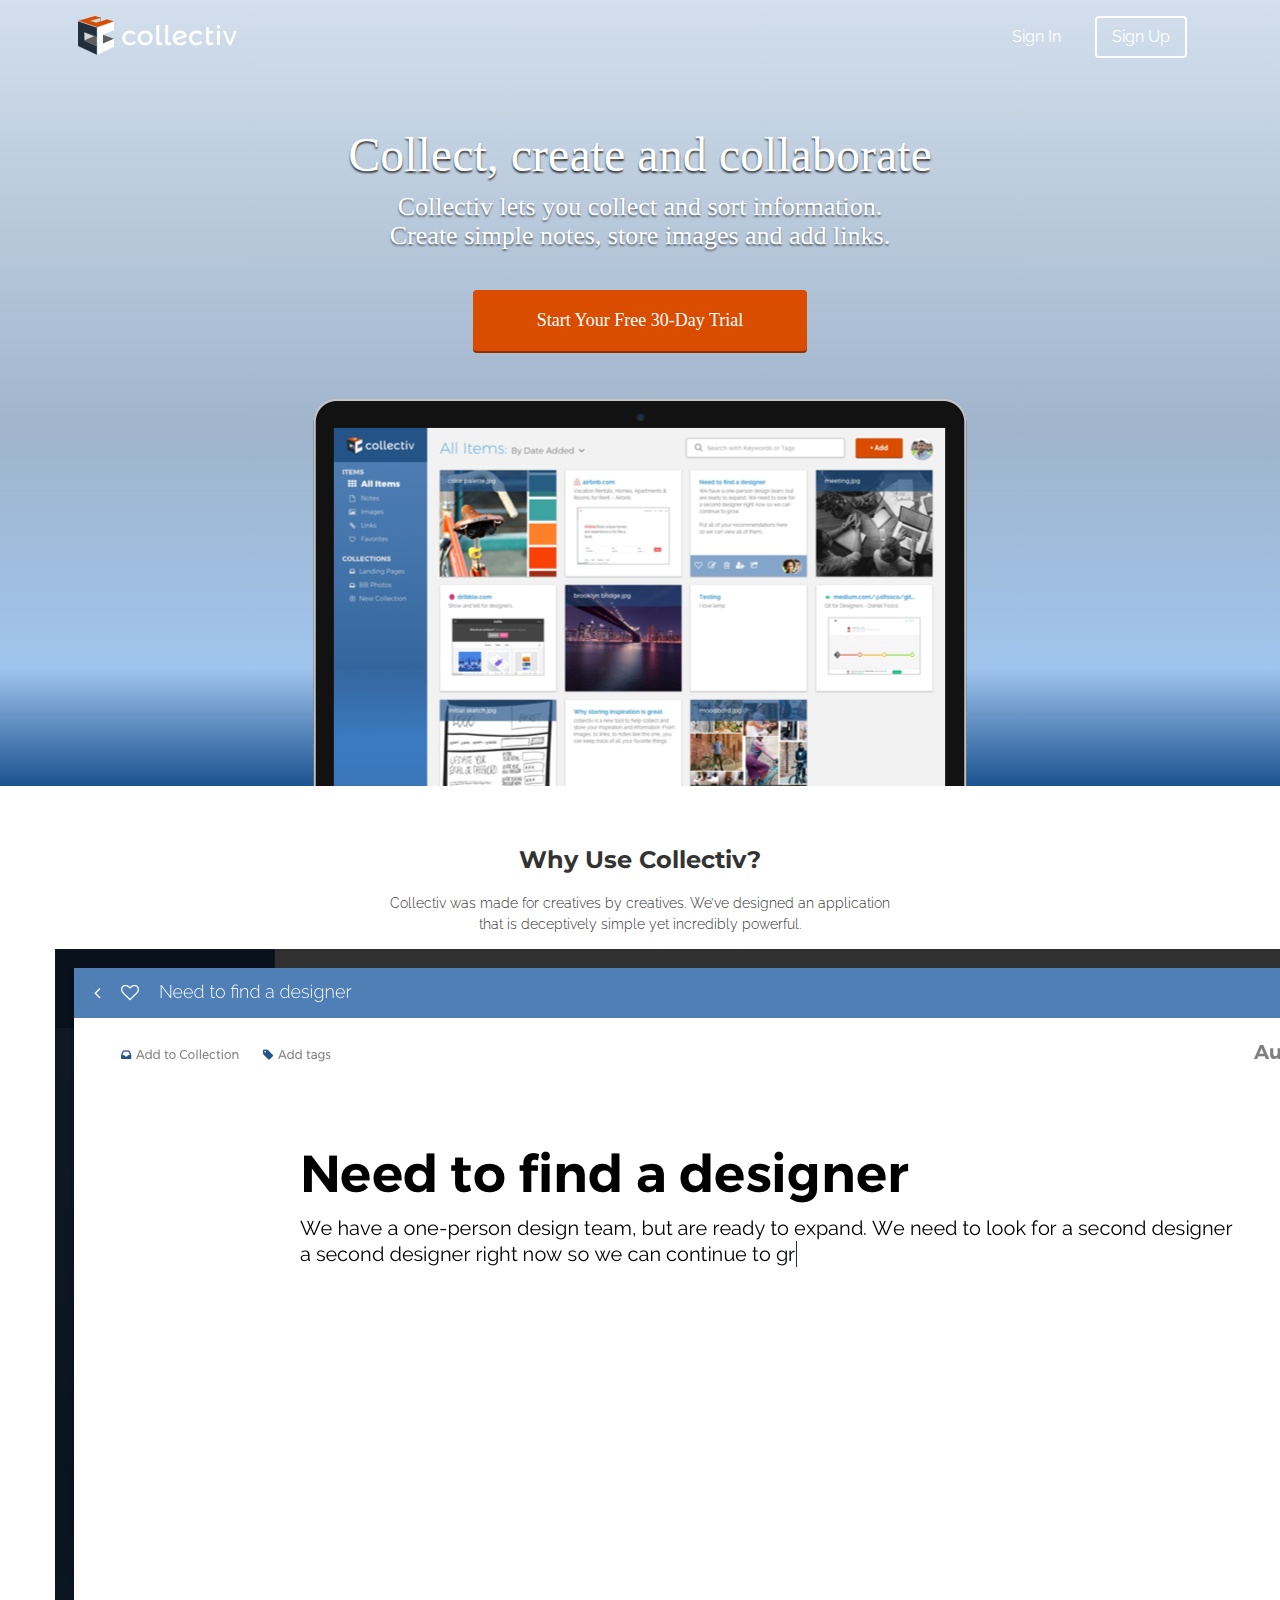
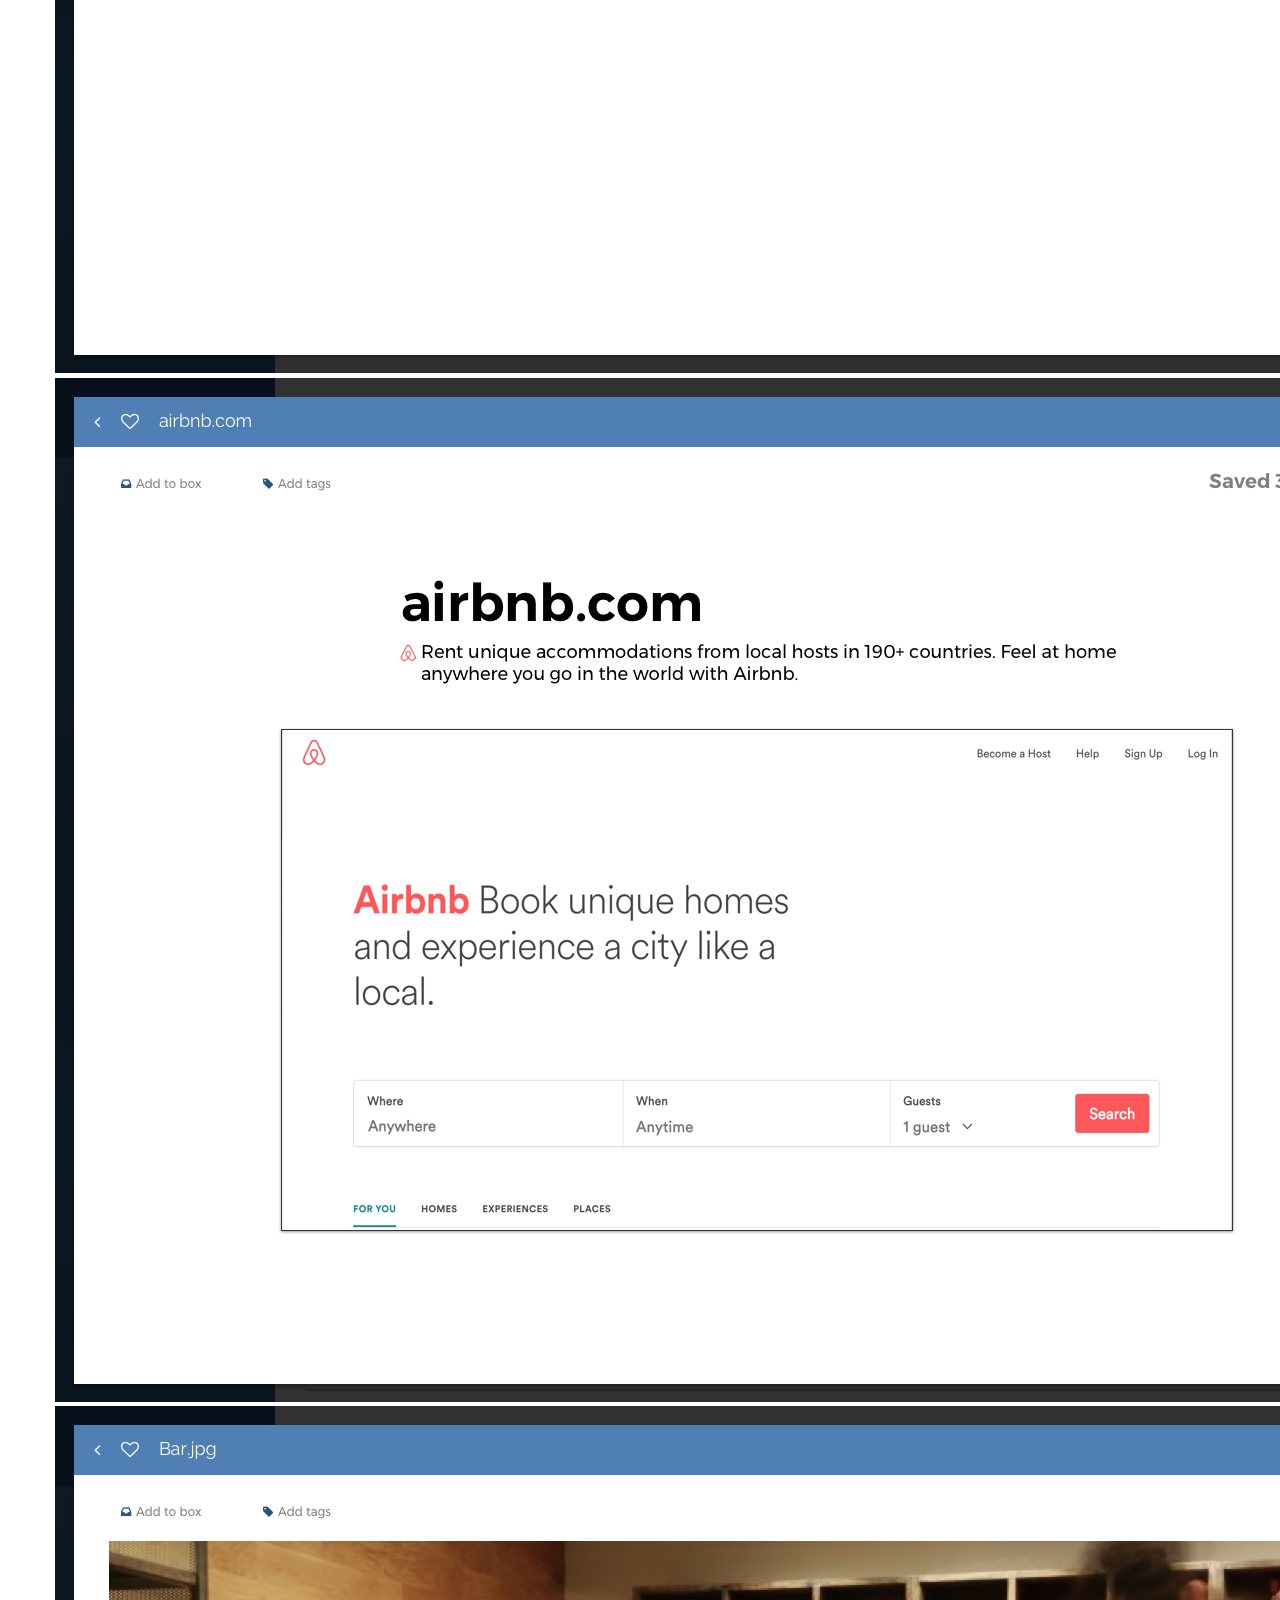
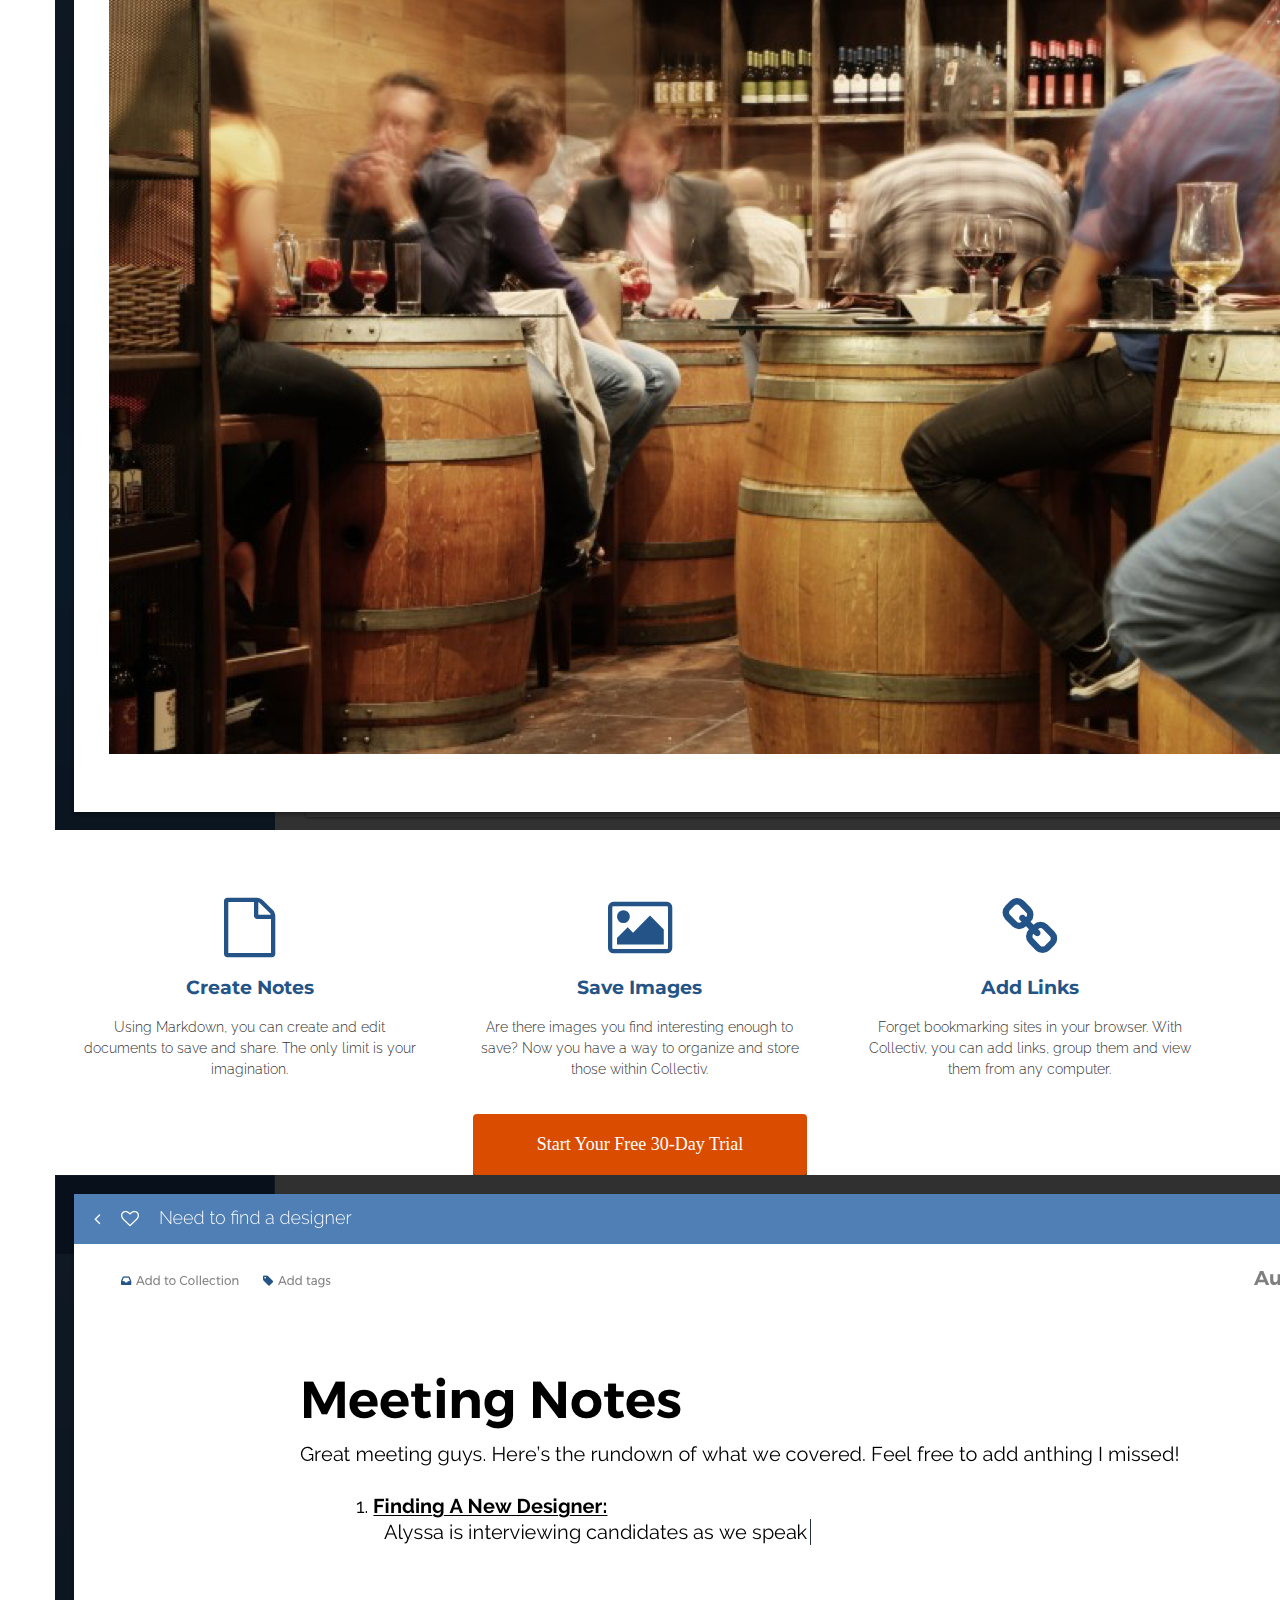
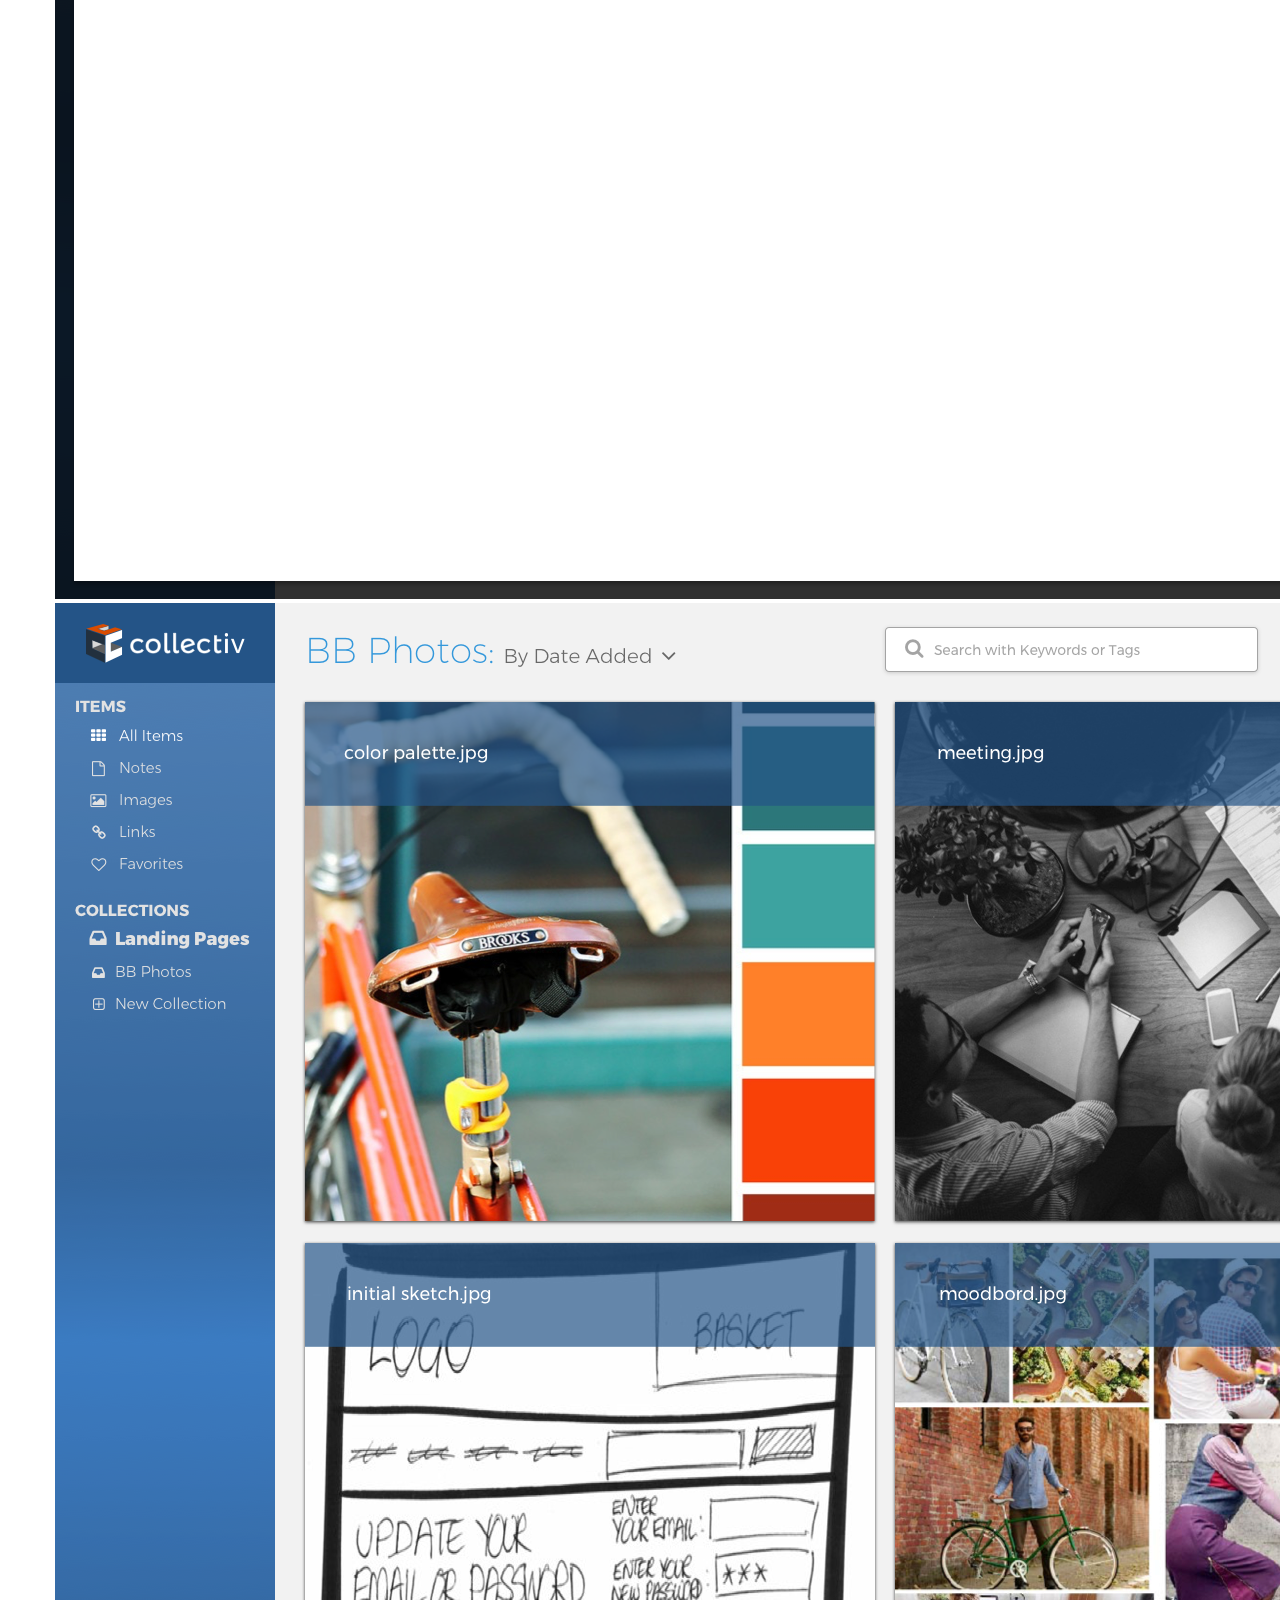
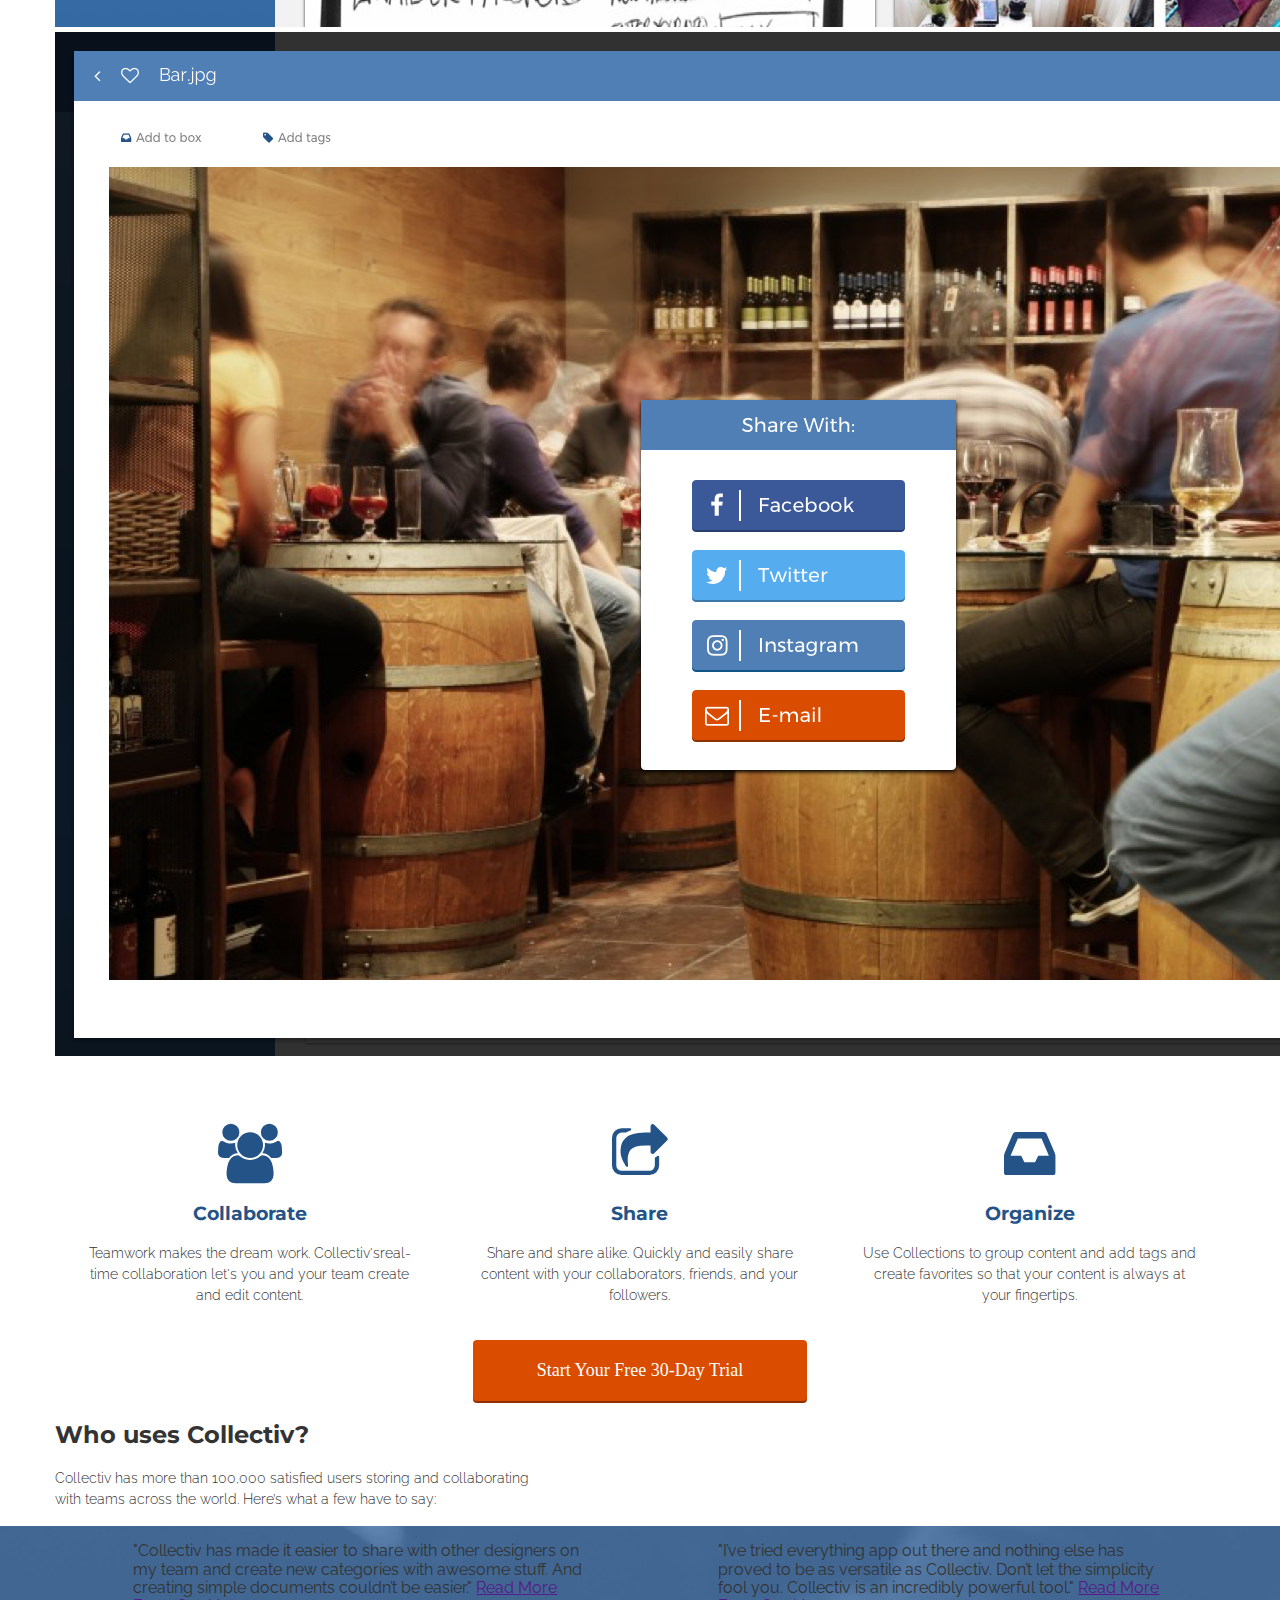
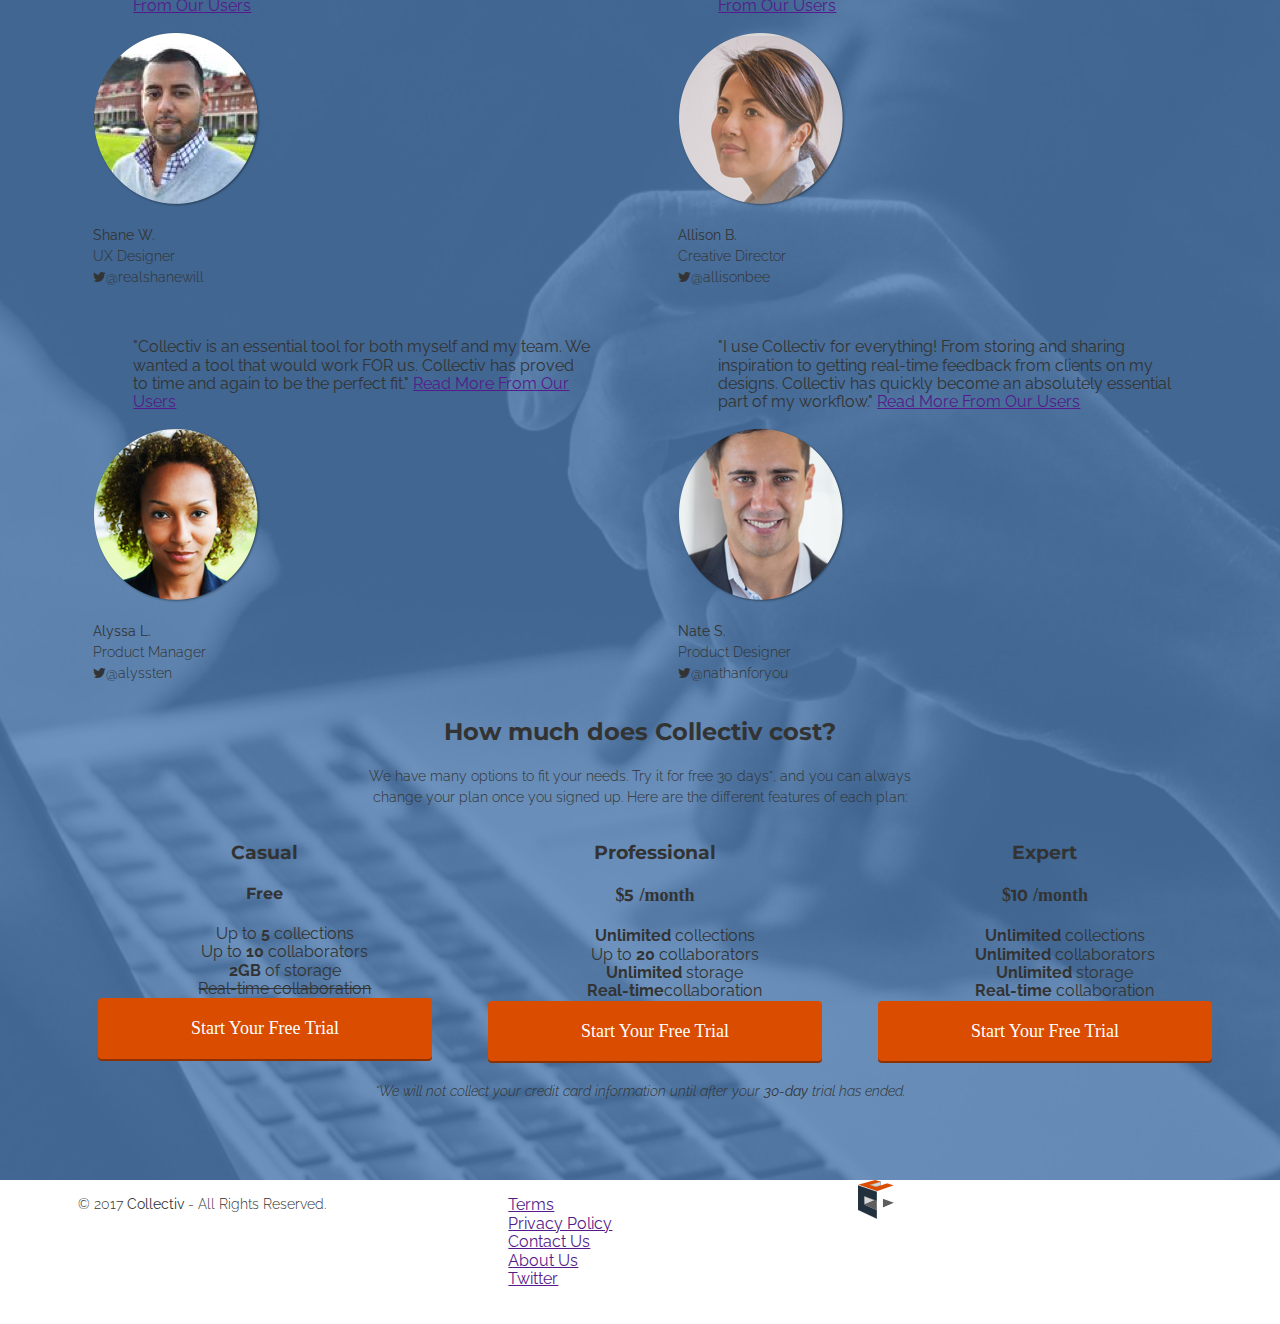
==== index.html @ fca32740 "Added Images/Icons to Benefits Section. Workin on pricing" ====
<!DOCTYPE html>
<html lang="en-us">
  <head>
    <meta http-equiv="X-UA-Compatible" content="IE=Edge">
    <meta charset="utf-8">
    <title>Collect, create, and collaborate | Collectiv</title>

<!-- Google Fonts -->
<link href="https://fonts.googleapis.com/css?family=Raleway" rel="stylesheet">
<link href="https://fonts.googleapis.com/css?family=Montserrat+Alternates:300,300i,400,400i,500,500i,600,700,800|Montserrat:300,300i,400,400i,500,500i,600,600i,700,700i,800,800i|Raleway:300,300i,400,400i,500,500i,600,600i,700,700i,800,800i" rel="stylesheet">

 <!-- CSS -->
 <link rel="stylesheet" href="css/normalize.css">
<link rel="stylesheet" href="css/style.css">
<link rel="stylesheet" href="css/font-awesome.css">
<link rel="stylesheet" href="css/animate.min.css">

  </head>

<body>
  <!-- Hero-->
  <header>
        <nav class="container">
          <div class="one-half">
            <a href="index.html" class="Collectiv - Logo"><img src="images/Collectiv - Logo.png" alt="Collectiv" /></a>
            </div>
            <div class="one-half">
              <ul>
                <li><a href="signin.html">Sign In</a></li>
                <li class="btn-outline"><a href="signup.html">Sign Up</a></li>
              </ul>
            </div>
          </nav>
          <div class="container hero">
            <h1 class="animated fadeIn">Collect, create and collaborate</h1>
            <p id="subhead">
              Collectiv lets you collect and sort information. </br>
              Create simple notes, store images and add links.
            </p>
            <a href="signup.html" class="btn"> Start Your Free <span>30</span>-Day Trial</a>
            <img src="images/dashboard.png" alt="Collectiv" />
          </div>
      </div>
</header>
    <main role="main">

      <!-- Benefits Section -->
      <section class="benefits">
        <div class="container">
          <div class="heading text">
            <h2>Why Use Collectiv?</h2>
            <p>
            Collectiv was made for creatives by creatives. We’ve designed an application </br> that is deceptively simple yet incredibly powerful.
            </p>
          </div>
          <div class="benefits-img">
            <img src="images/note.png" alt="Collectiv" id="note" />
            <img src="images/link.png" alt="Collectiv" id="image" />
            <img src="images/image.png" alt="Collectiv" id="image" />
          </div>
        <ul class="container">
          <li class="one-third">
            <i class="fa fa-file-o"></i>
            <h3>Create Notes</h3>
            <p>Using Markdown, you can create and edit documents to save and share. The only limit is your imagination.</p>
          </li>
          <li class="one-third">
            <i class="fa fa-picture-o"></i>
            <h3>Save Images</h3>
            <p>Are there images you find interesting enough to save? Now you have a way to organize and store those within Collectiv.</p>
          </li>
            <li class="one-third">
              <i class="fa fa-link"></i>
            <h3>Add Links</h3>
            <p>Forget bookmarking sites in your browser. With Collectiv, you can add links, group them and view them from any computer.</p>
          </li>
        </ul>
        <a href="signup.html" class="btn"> Start Your Free <span>30</span>-Day Trial</a>
        <div class="benefits-img">
          <img src="images/collaborate.png" alt="Collectiv" id="collaborate" />
          <img src="images/organize2.png" alt="Collectiv" id="organize" />
          <img src="images/share.png" alt="Collectiv" id="share" />
        </div>
        <ul class="container">
            <li class="one-third">
              <i class="fa fa-users"></i>
            <h3>Collaborate</h3>
            <p>Teamwork makes the dream work. Collectiv'sreal-time collaboration let's you and your team create and edit content.</p>
          </li>
            <li class="one-third">
              <i class="fa fa-share-square-o"></i>
              <h3>Share</h3>
              <p>Share and share alike. Quickly and easily share content with your collaborators, friends, and your followers.</p>
          </li>
          <li class="one-third">
            <i class="fa fa-inbox"></i>
            <h3>Organize</h3>
            <p>Use Collections to group content and add tags and create favorites so that your content is always at your fingertips.</p>
          </li>
        </ul>
         <a href="signup.html" class="btn"> Start Your Free <span>30</span>-Day Trial</a>
       </div>
      </section>

      <!-- Testimonials -->
      <section class="testimonials">
        <div class="container">
            <h2>Who uses Collectiv?</h2>
            <p>
              Collectiv has more than 100,000 satisfied users storing and collaborating</br> with teams across the world. Here’s what a few have to say:</p>
        <ul class="container">
          <li class="one-half">
            <blockquote>"Collectiv has made it easier to share with other designers on my team and create new categories with awesome stuff. And creating simple documents couldn’t be easier." <a href="">Read More From Our Users</a></blockquote>
            <img src="images/Avatar - Shane.png" alt="Shane W." />
            <p class="name"><strong>Shane W.</strong></br>UX Designer</br>
            <i class="fa fa-twitter"></i>@realshanewill
            </p>
          </li>
          <li class = "one-half">
            <blockquote>"I’ve tried everything app out there and nothing else has proved to be as versatile as Collectiv. Don’t let the simplicity fool you. Collectiv is an incredibly powerful tool." <a href="">Read More From Our Users</a></blockquote>
            <img src="images/Avatar - Allison B.png" alt="Shane W." />
            <p class="name"><strong>Allison B.</strong></br>Creative Director</br>
            <i class="fa fa-twitter"></i>@allisonbee
            </p>
          </li>
          <li class="one-half">
            <blockquote>"Collectiv is an essential tool for both myself and my team. We wanted a tool that would work FOR us. Collectiv has proved to time and again to be the perfect fit." <a href="">Read More From Our Users</a></blockquote>
            <img src="images/Avatar - Alyssa.png" alt="Shane W." />
            <p class="name"><strong>Alyssa L.</strong></br>Product Manager</br>
            <i class="fa fa-twitter"></i>@alyssten
            </p>
          </li>
          <li class="one-half">
            <blockquote>"I use Collectiv for everything! From storing and sharing inspiration to getting real-time feedback from clients on my designs. Collectiv has quickly become an absolutely essential part of my workflow." <a href="">Read More From Our Users</a></blockquote>
            <img src="images/Avatar - Nate.png" alt="Shane W." />
            <p class="name"><strong>Nate S.</strong></br>Product Designer</br>
            <i class="fa fa-twitter"></i>@nathanforyou
            </p>
          </li>
        </ul>
      </div>
    </section>

    <!-- Pricing -->
    <section class="pricing">
      <div class="container">
        <h2>How much does Collectiv cost?</h2>
        <p>
          We have many options to fit your needs. Try it for free 30 days*, and you can always</br> change your plan once you signed up. Here are the different features of each plan:
        </p>

      <ul class="container">
        <li class="one-third">
          <div class="box">
            <h3>Casual</h3>
            <h4>Free</h4>
            <ul>
              <li>Up to <strong>5</strong> collections</li>
              <li>Up to <strong>10</strong> collaborators</li>
              <li><strong>2GB</strong> of storage</li>
              <li><s>Real-time collaboration</s></li>
            </ul>
            <a href="signup.html" class="btn"> Start Your Free Trial</a>
          </div>
        </li>
        <li class="one-third">
          <div class="box middle">
            <h3>Professional</h3>
            <h4><span>$</span>5 <span class="month">/month</span></h4>
            <ul>
              <li><strong>Unlimited</strong> collections</li>
              <li>Up to <strong>20</strong> collaborators</li>
              <li><strong>Unlimited</strong> storage</li>
              <li><strong>Real-time</strong>collaboration</li>
            </ul>
            <a href="signup.html" class="btn"> Start Your Free Trial</a>
          </div>
        </li>
        <li class="one-third">
          <div class="box">
            <h3>Expert</h3>
            <h4><span>$</span>10 <span class="month">/month</span></h4>
            <ul>
              <li><strong>Unlimited</strong> collections</li>
              <li><strong>Unlimited</strong> collaborators</li>
              <li><strong>Unlimited</strong> storage</li>
              <li><strong>Real-time </strong>collaboration</li>
            </ul>
            <a href="signup.html" class="btn"> Start Your Free Trial</a>
          </div>
        </li>
      </ul>
      <p class="disclaimer"><i>*We will not collect your credit card information until after your <strong>30-day</strong> trial has ended.</i></p>
    </div>
    </section>

    <!-- Footer -->
    <footer>
      <div class="container footer-nav-block">
        <div class="left-footer-nav-block one-third">
          <p class="copy-right block">&copy; 2017
            <strong>Collectiv</strong> - All Rights Reserved.</p>
        </div>
        <nav class="link-block middle-footer-block one-third">
          <ul>
            <li><a href="">Terms</a></li>
            <li><a href="">Privacy Policy</a></li>
            <li><a href="">Contact Us</a></li>
            <li><a href="">About Us</a></li>
            <li><a href="">Twitter</a></li>
          </ul>
        </nav>
        <div class="right-footer-block one-third">
          <img class="logo" src="images/Collectiv - Logo.png" alt="Collectiv"
        </div>
      </div>
    </footer>


  </main>


  </body>
</html>
---- css/style.css ----
html, body {
  overflow: x-hidden;
}
body{
  font-family: "Raleway", Helvetica, Arial, sans-serif;
  color: #333333;
}

.hero-section {
  background: url cover no-repeat;
  display: absolute;
  height: 100%;
}

/* Collect, create and: */
h1 {font-family: Montserrat-Bold;
font-size: 48px;
color: #FFFFFF;
letter-spacing: 0;
text-shadow: 0 2px 2px #333333;
}


 h2, h3, h4, h5, h6 {
  font-family: "Montserrat", Helvetica, Arial, sans-serif;
}

#subhead {
  font-family: Raleway-Light;
  font-size: 26px;
  color: #FFFFFF;
  letter-spacing: 0;
  line-height: 29px;
  text-shadow: 0 2px 2px rgba(0,0,0,0.50);
}

p {
  font-size: 14px;
  line-height: 21px;
  font-weight: 300;
}

li {
  list-style-type: none;
}
/* Grid */
.container {
  margin-right: auto;
  margin-left: auto;
  padding-left: 15px;
  padding-right: 15px;
  position: relative;
}

.container:: before,
.container:: after {
  content: " ";
  display: table;
}

.container:: after {
  clear: both;
}

.one-half, .one-third {
  width: 96%;
  float: left;
  position: relative;
  min-height: 1px;
  margin: 0 2% 20px;
}

/* Media Queries */

@media (max-width: 480px) {
  /*body {
    background-color: red;
  }*/

header .container {
    width: 360px;
  }

header nav .one-half > a {
  margin-left: 95px;
}

header nav ul > li {
    list-style-type: none;
    width: 100px;
    font-size: 20px;
    padding: 30px 20px;
    margin: 0px;
    display: inline-table !important;
  }

header .container > .one-half > ul {
    width: 300px !important;
    margin: 0px -65px !important;
    padding: 20px 20px 0px 20px;
    display: flex;
    flex-direction: column;
  }


header .container > .one-half > ul > li:first-child {
  order: 2;
}

header .container > .one-half > ul > li:nth-child(2) {
  order: 1;
  margin: 0px 20px;

}

.container.hero > img {
    width: 100%;
  }

.container.hero > h1 {
    font-size: 2em;
    padding-bottom: 10px;
  }

  .container.hero > h1 > br {
    display: none;
  }

  .container.hero > #subhead {
    font-size: 1em;
    text-align: center;
    /*word-spacing: -0.5px;*/
    line-height: 20px;
  }

  .container.hero > a {
    width: 200px;
    font-size: 14px;
    padding: 15px 10px;
    margin: 0px;
  }

  .container.hero > .btn > span {
    font-size: 14px;
  }


  .container.hero br {
    display: none;
  }

  .one-half > ul {
    display: inline;
    text-align: center;
    float: center;
  }

/* Benefits Mobile */

 .benefits > .container {
  padding-top: 30px;
}

.benefits > .container br {
  display: none;
}


}

@media (min-width: 768px) {
  .container {
    width: 750px;
  }
}

@media (min-width: 992px) {
  .container {
    width: 970px;
  }
  .one-half {
    width: 46%;
  }
  .one-third {
    width: 29.33333%;
  }
}

@media (min-width: 1200px) {
  .container {
    width: 1170px;
  }
}

/* Header */

header {
  /color: #FFFFFF
  background: #4F7FB4;
  background-image: linear-gradient(-180deg, rgba(79,127,180,0.25) 0%, rgba(9,63,123,0.39) 55%, rgba(33,119,213,0.43) 85%, #1B5290 100%);
}

header nav {
  padding: 1em 0;
}

header nav ul {
  display: inline;
  text-align: right;
  float: right;
  margin: 0;
}

header nav ul > li {
  list-style-type: none;
  display: inline-block;
  margin:0 15px;
}

header nav ul > li.btn-outline {
  padding: 10px 15px;
  border: 2px solid #FFFFFF;
  border-radius: 4px;
}

header nav ul > li.btn-outline:hover {
  /* Rectangle 2: */
  background: #DA4C00;
  box-shadow: 0 2px 0 0 rgba(141,49,0,0.50);
  border: 2px solid #DA4C00;
  border-radius: 4px;
}

header nav ul > li > a {
  color: #FFFFFF;
  text-decoration: none;
}

header nav ul > li.btn-outline:hover > a {
  color: #FFFFFF;
}

header .hero {
  text-align: center;
  display: block;
  position: relative;
}

header .hero h1 {
  font-size: 48px;
  font-weight: normal;
  margin: 95px 0 0;
}

header .hero p {
font-size: 22px;
line-height: 26px;
font-weight: 100px;
margin: 10px 0 40px;
}

header .hero img {
  display: block;
  margin: 3em auto 0;
}

.btn {
/* Rectangle 5: */
background: #DA4C00;
box-shadow: 0 2px 0 0 #8D3100;
border-radius: 4px;
display: inline-block;
width: 294px;
text-align: center;

/* Rectangle 5: */

/* Start Your Free 30-D: */

/* Start Your Free 30-D: */
font-family: Raleway-Bold;
font-size: 18px;
color: #FFFFFF;
letter-spacing: 0;
padding: 20px;
text-decoration: none;
}

span {
  font-family: Montserrat-SemiBold;
  font-size: 18px;
}

/* Benefits */

.benefits {
  text-align: center;
  display: block;
  position: relative;
  padding-top: 40px;
}

.benefits ul {
  margin: 0 auto;
  padding: 4em 0;
}

.benefits ul li {
  list-style-type: none;
  display: inline-block;
}

.benefits i {
  color: #245487;
  font-size: 60px;
  margin: 0;
  vertical-align: middle;
}

.benefits h3 {
  color: #245487;
}

/*
.benefits > .container {
  text-align: center;
  margin: 0px 40px;
  padding-top: 50px;
}
*/

/*
.benefits > .container > .container {
  list-style-type: none;
}
*/


/* Pricing */

.pricing {
  background: #4F7FB4 url("../images/pricing.png") top center no-repeat;
  background: url("../images/pricing.png") top center no-repeat, linear-gradient
  (-180deg, rgba(79,127,180,0.25) 0%, rgba(9,63,123,0.39) 55%, rgba(33,119,213,0.43) 85%, #1B5290 100%);
  background-size: cover;
  text-align: center;
  padding: 4em 0;
}
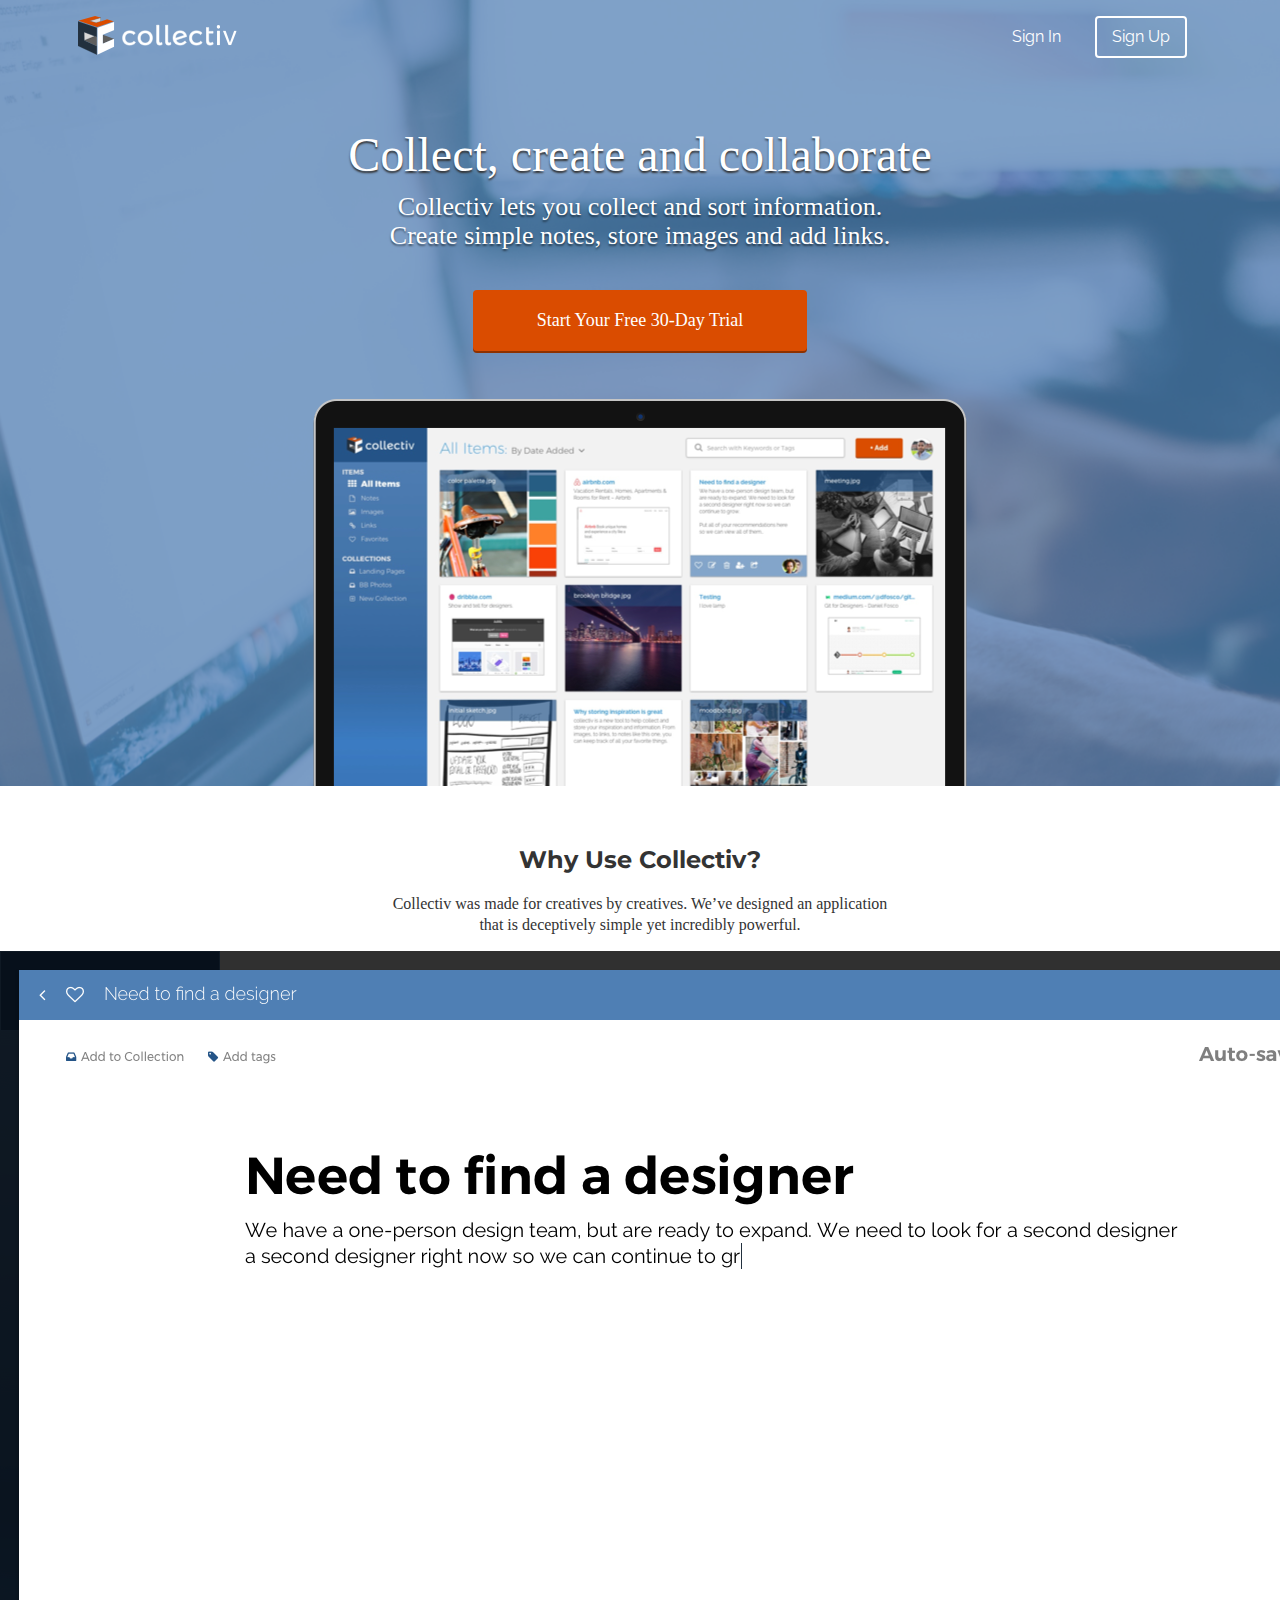
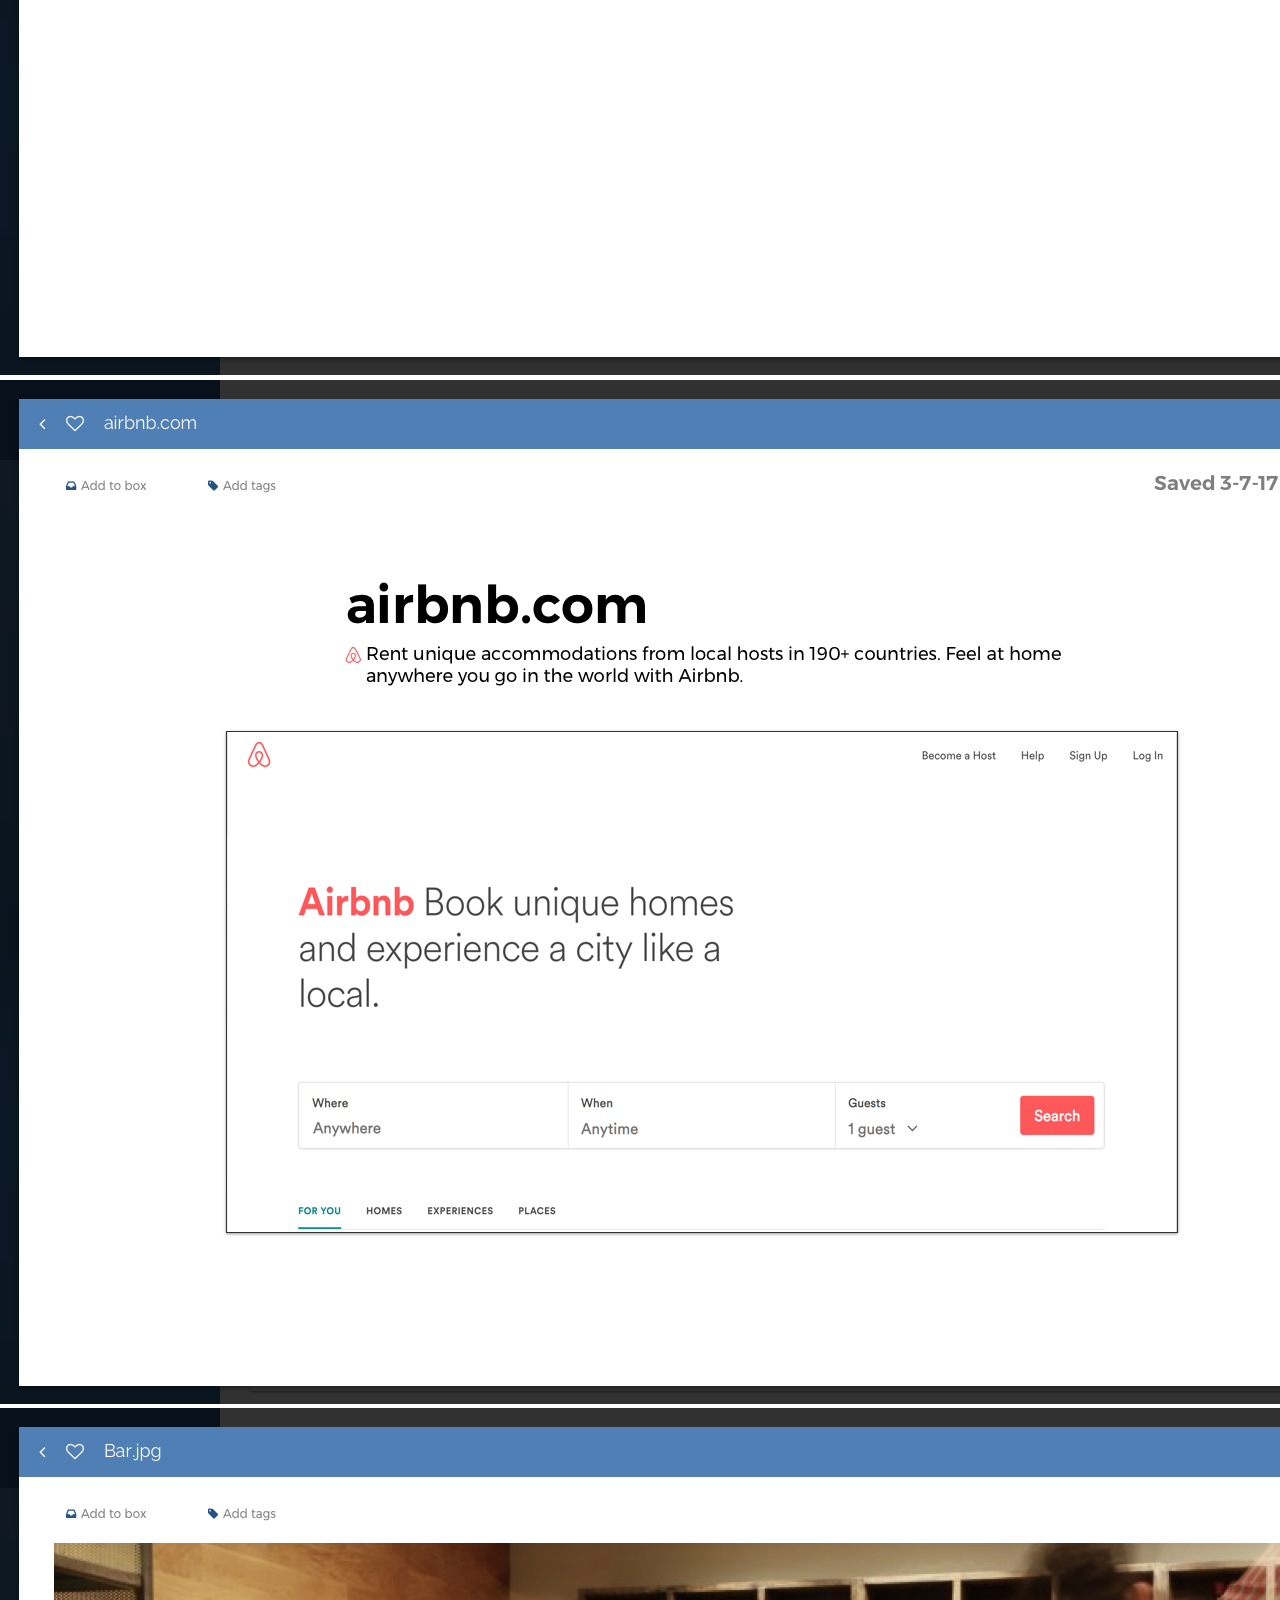
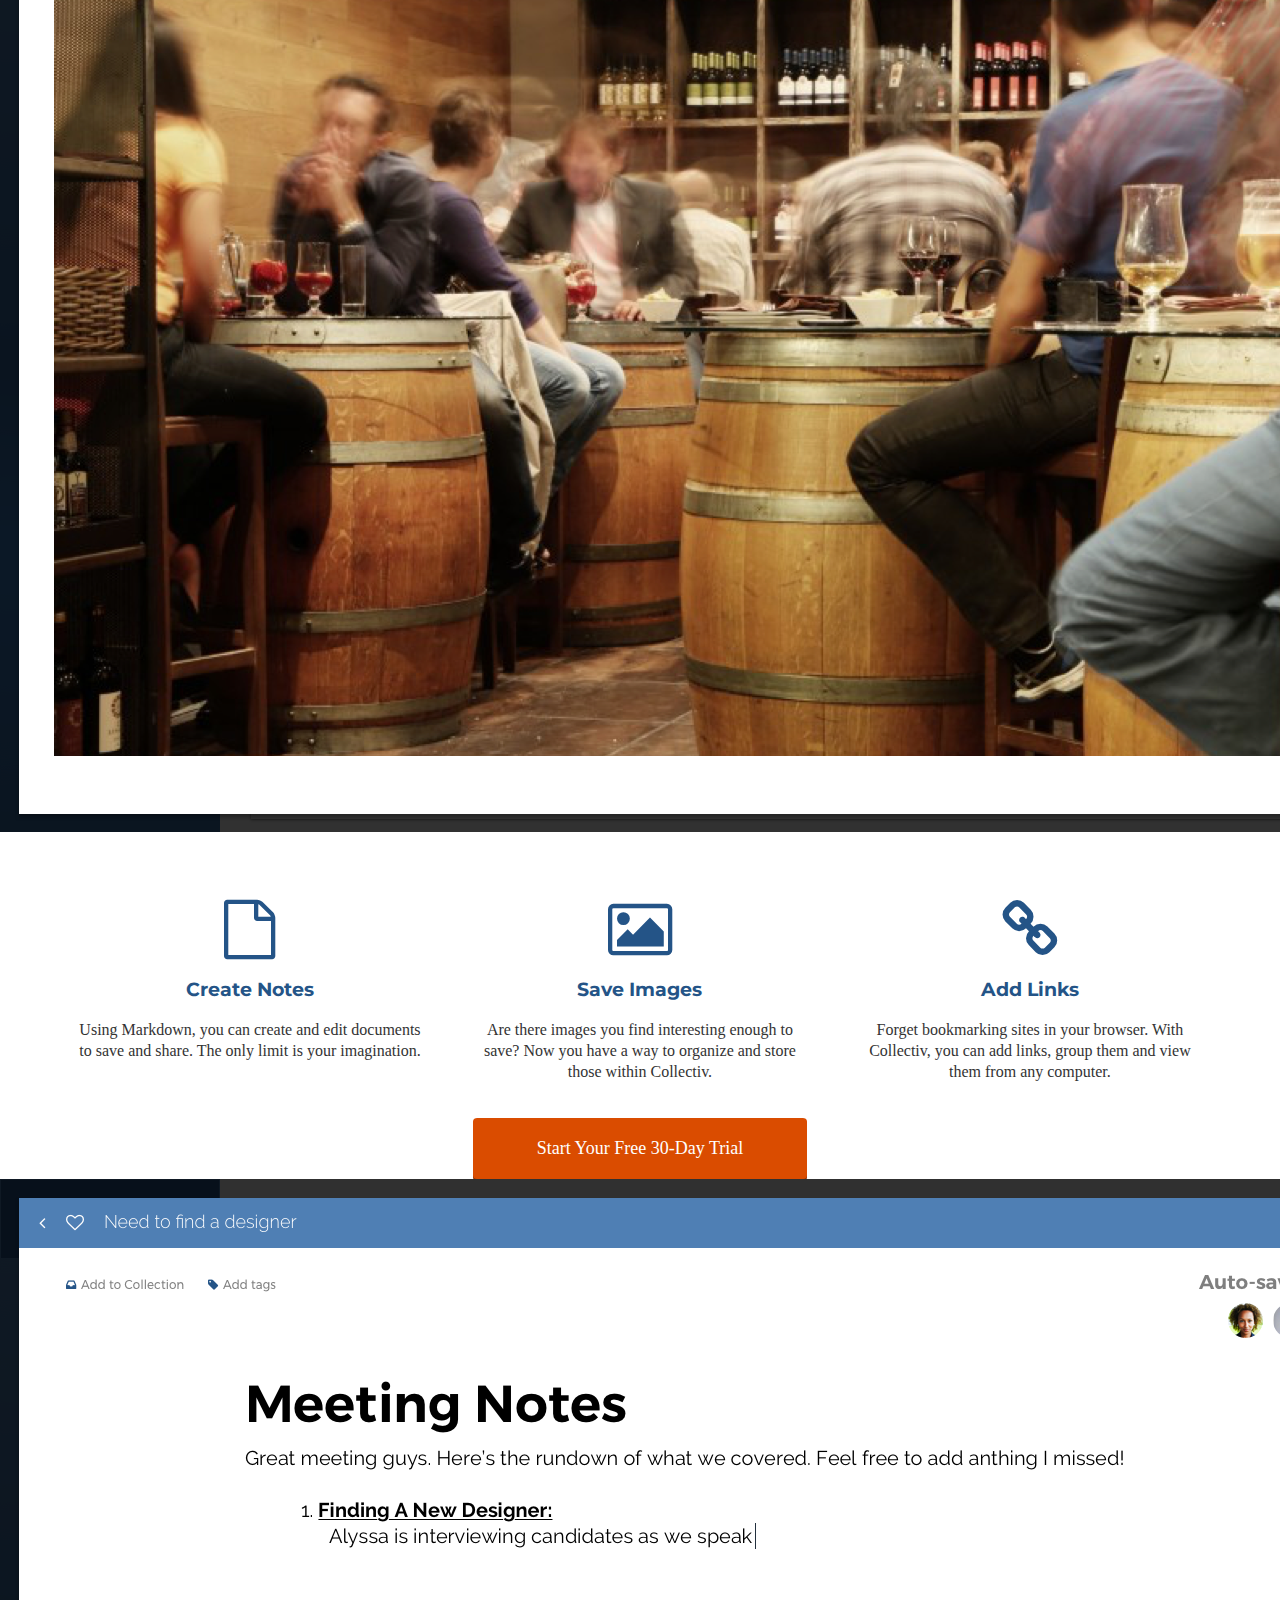
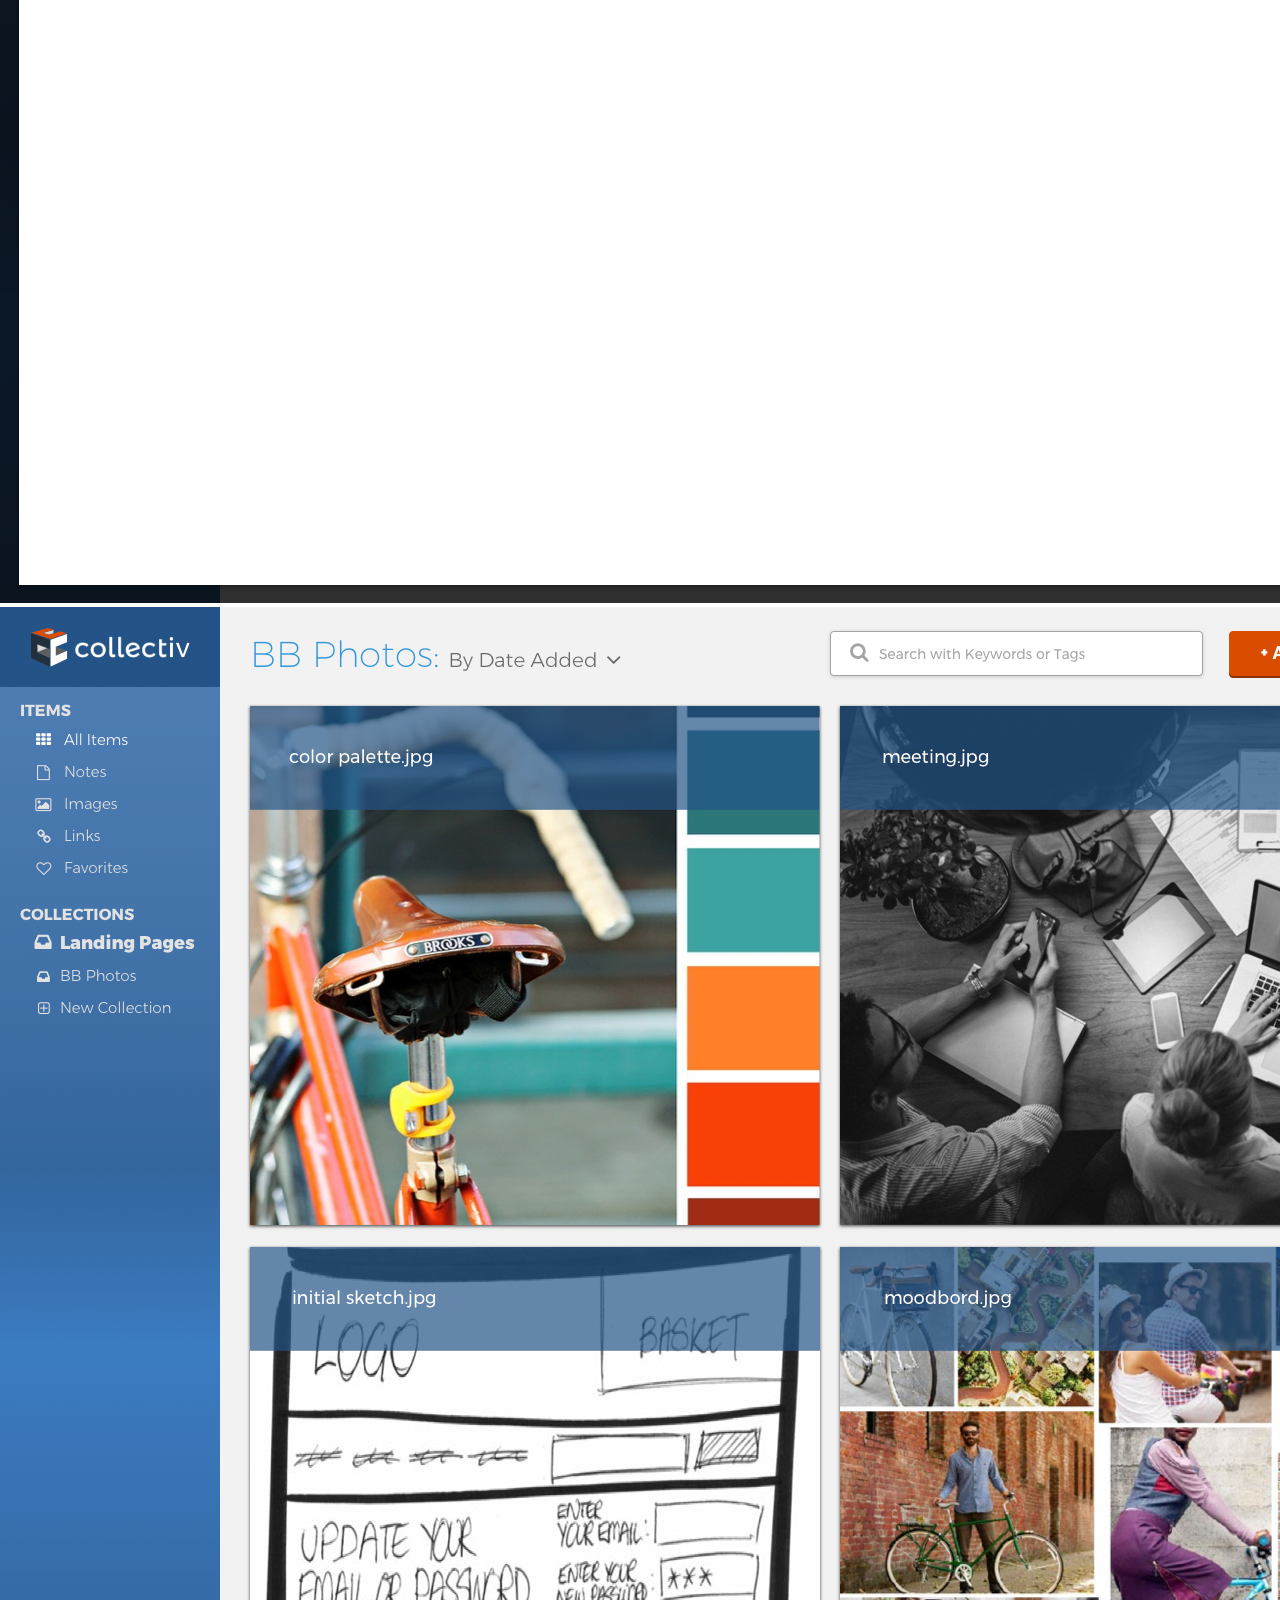
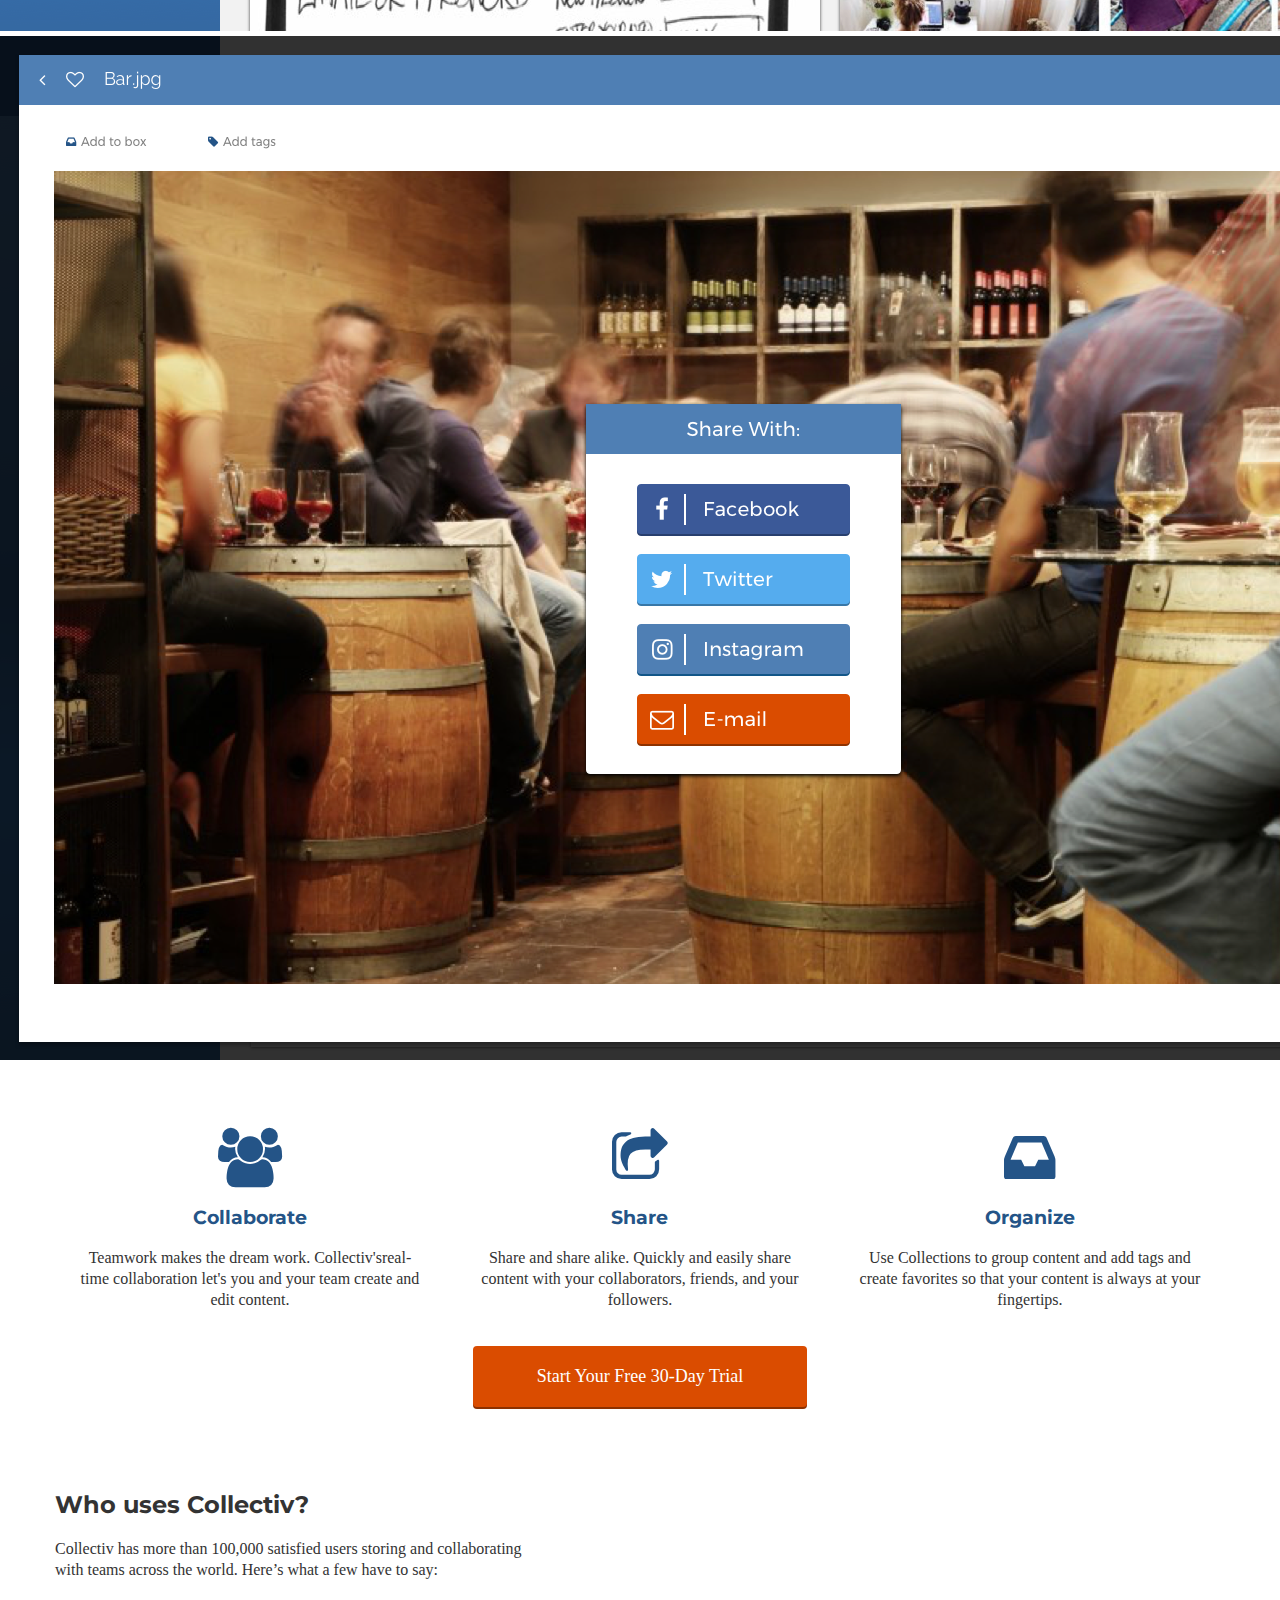
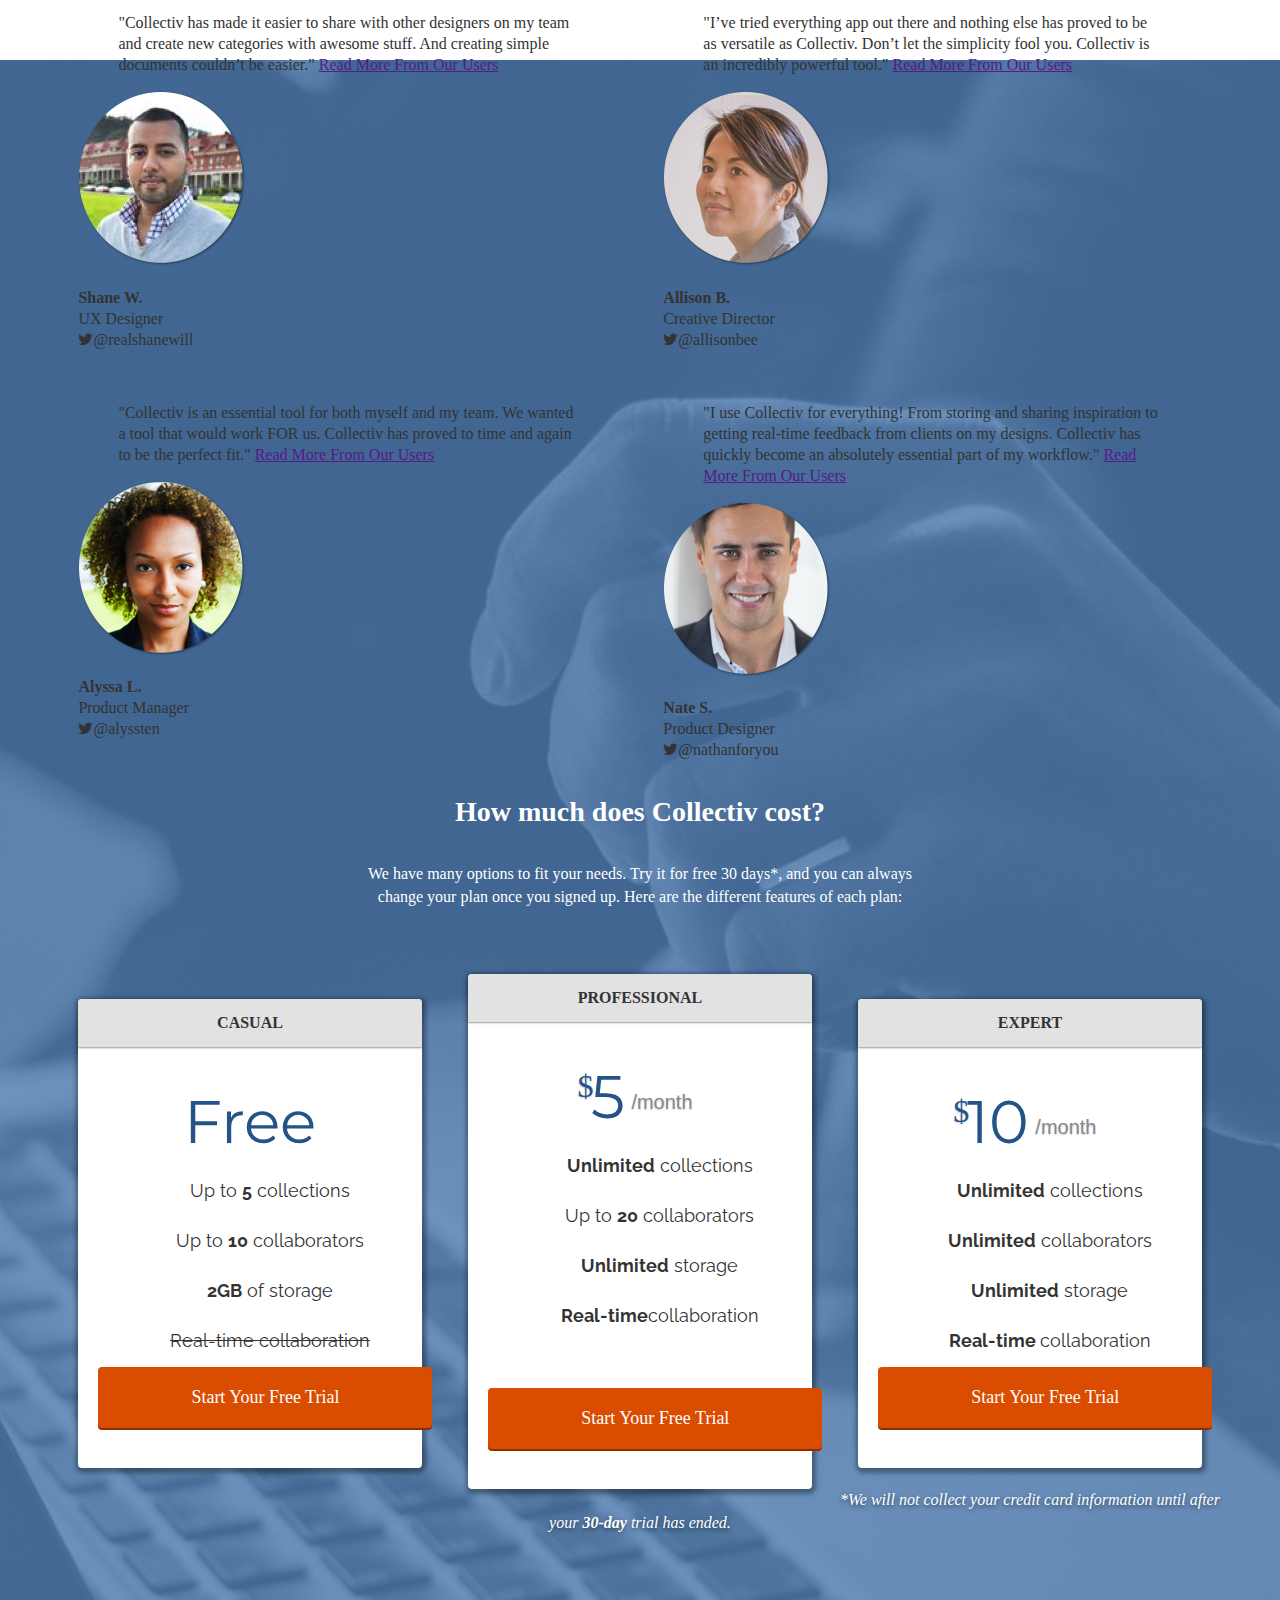
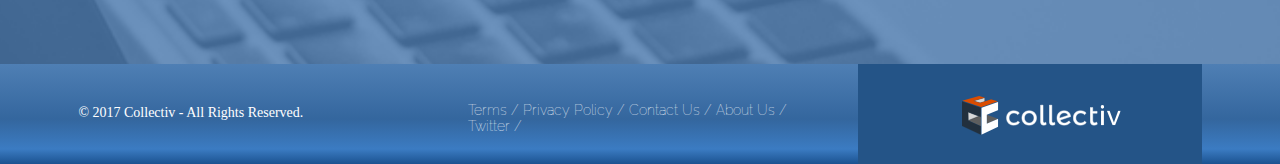
==== commit e4f8ea05: "Added Footer HTML/CSS" ====
--- a/index.html
+++ b/index.html
@@ -23,31 +23,29 @@
         <nav class="container">
           <div class="one-half">
             <a href="index.html" class="Collectiv - Logo"><img src="images/Collectiv - Logo.png" alt="Collectiv" /></a>
-            </div>
+          </div>
             <div class="one-half">
               <ul>
                 <li><a href="signin.html">Sign In</a></li>
                 <li class="btn-outline"><a href="signup.html">Sign Up</a></li>
               </ul>
             </div>
-          </nav>
-          <div class="container hero">
-            <h1 class="animated fadeIn">Collect, create and collaborate</h1>
-            <p id="subhead">
-              Collectiv lets you collect and sort information. </br>
-              Create simple notes, store images and add links.
-            </p>
-            <a href="signup.html" class="btn"> Start Your Free <span>30</span>-Day Trial</a>
-            <img src="images/dashboard.png" alt="Collectiv" />
-          </div>
-      </div>
-</header>
-    <main role="main">
+        </nav>
+        <div class="container hero">
+          <h1 class="animated fadeIn">Collect, create and collaborate</h1>
+          <p id="subhead">
+            Collectiv lets you collect and sort information. </br>
+            Create simple notes, store images and add links.
+          </p>
+          <a href="signup.html" class="btn"> Start Your Free <span>30</span>-Day Trial</a>
+          <img src="images/dashboard.png" alt="Collectiv" />
+        </div>
+  </header>
+<main role="main">
 
       <!-- Benefits Section -->
       <section class="benefits">
         <div class="container">
-          <div class="heading text">
             <h2>Why Use Collectiv?</h2>
             <p>
             Collectiv was made for creatives by creatives. We’ve designed an application </br> that is deceptively simple yet incredibly powerful.
@@ -99,46 +97,45 @@
           </li>
         </ul>
          <a href="signup.html" class="btn"> Start Your Free <span>30</span>-Day Trial</a>
-       </div>
-      </section>
+    </section>
 
       <!-- Testimonials -->
       <section class="testimonials">
         <div class="container">
-            <h2>Who uses Collectiv?</h2>
-            <p>
-              Collectiv has more than 100,000 satisfied users storing and collaborating</br> with teams across the world. Here’s what a few have to say:</p>
+          <h2>Who uses Collectiv?</h2>
+          <p>
+            Collectiv has more than 100,000 satisfied users storing and collaborating</br> with teams across the world. Here’s what a few have to say:</p>
+        </div>
         <ul class="container">
           <li class="one-half">
-            <blockquote>"Collectiv has made it easier to share with other designers on my team and create new categories with awesome stuff. And creating simple documents couldn’t be easier." <a href="">Read More From Our Users</a></blockquote>
+            <blockquote>"Collectiv has made it easier to share with other designers on my team and create new categories with awesome stuff. And creating simple documents couldn’t be easier."<span> <a href="">Read More From Our Users</a></span></blockquote>
             <img src="images/Avatar - Shane.png" alt="Shane W." />
             <p class="name"><strong>Shane W.</strong></br>UX Designer</br>
             <i class="fa fa-twitter"></i>@realshanewill
             </p>
           </li>
-          <li class = "one-half">
-            <blockquote>"I’ve tried everything app out there and nothing else has proved to be as versatile as Collectiv. Don’t let the simplicity fool you. Collectiv is an incredibly powerful tool." <a href="">Read More From Our Users</a></blockquote>
+          <li class="one-half">
+            <blockquote>"I’ve tried everything app out there and nothing else has proved to be as versatile as Collectiv. Don’t let the simplicity fool you. Collectiv is an incredibly powerful tool." <span><a href="">Read More From Our Users</a></span></blockquote>
             <img src="images/Avatar - Allison B.png" alt="Shane W." />
             <p class="name"><strong>Allison B.</strong></br>Creative Director</br>
             <i class="fa fa-twitter"></i>@allisonbee
             </p>
           </li>
           <li class="one-half">
-            <blockquote>"Collectiv is an essential tool for both myself and my team. We wanted a tool that would work FOR us. Collectiv has proved to time and again to be the perfect fit." <a href="">Read More From Our Users</a></blockquote>
+            <blockquote>"Collectiv is an essential tool for both myself and my team. We wanted a tool that would work FOR us. Collectiv has proved to time and again to be the perfect fit." <span><a href="">Read More From Our Users</a></span></blockquote>
             <img src="images/Avatar - Alyssa.png" alt="Shane W." />
             <p class="name"><strong>Alyssa L.</strong></br>Product Manager</br>
             <i class="fa fa-twitter"></i>@alyssten
             </p>
           </li>
           <li class="one-half">
-            <blockquote>"I use Collectiv for everything! From storing and sharing inspiration to getting real-time feedback from clients on my designs. Collectiv has quickly become an absolutely essential part of my workflow." <a href="">Read More From Our Users</a></blockquote>
+            <blockquote>"I use Collectiv for everything! From storing and sharing inspiration to getting real-time feedback from clients on my designs. Collectiv has quickly become an absolutely essential part of my workflow." <span><a href="">Read More From Our Users</a></span></blockquote>
             <img src="images/Avatar - Nate.png" alt="Shane W." />
             <p class="name"><strong>Nate S.</strong></br>Product Designer</br>
             <i class="fa fa-twitter"></i>@nathanforyou
             </p>
           </li>
         </ul>
-      </div>
     </section>
 
     <!-- Pricing -->
@@ -148,7 +145,7 @@
         <p>
           We have many options to fit your needs. Try it for free 30 days*, and you can always</br> change your plan once you signed up. Here are the different features of each plan:
         </p>
-
+      </div>
       <ul class="container">
         <li class="one-third">
           <div class="box">
@@ -160,7 +157,7 @@
               <li><strong>2GB</strong> of storage</li>
               <li><s>Real-time collaboration</s></li>
             </ul>
-            <a href="signup.html" class="btn"> Start Your Free Trial</a>
+            <a href="signup.html" class="pricing-btn"> Start Your Free Trial</a>
           </div>
         </li>
         <li class="one-third">
@@ -173,7 +170,7 @@
               <li><strong>Unlimited</strong> storage</li>
               <li><strong>Real-time</strong>collaboration</li>
             </ul>
-            <a href="signup.html" class="btn"> Start Your Free Trial</a>
+            <a href="signup.html" class="pricing-btn"> Start Your Free Trial</a>
           </div>
         </li>
         <li class="one-third">
@@ -186,39 +183,37 @@
               <li><strong>Unlimited</strong> storage</li>
               <li><strong>Real-time </strong>collaboration</li>
             </ul>
-            <a href="signup.html" class="btn"> Start Your Free Trial</a>
+            <a href="signup.html" class="pricing-btn"> Start Your Free Trial</a>
           </div>
         </li>
       </ul>
-      <p class="disclaimer"><i>*We will not collect your credit card information until after your <strong>30-day</strong> trial has ended.</i></p>
-    </div>
-    </section>
+        <div class="container">
+          <p class="disclaimer"><i>*We will not collect your credit card information until after your <strong>30-day</strong> trial has ended.</i>
+          </p>
+        </div>
+  </section>
+</main>
 
     <!-- Footer -->
     <footer>
       <div class="container footer-nav-block">
         <div class="left-footer-nav-block one-third">
-          <p class="copy-right block">&copy; 2017
+          <p class="copyright block">&copy; 2017
             <strong>Collectiv</strong> - All Rights Reserved.</p>
         </div>
         <nav class="link-block middle-footer-block one-third">
           <ul>
-            <li><a href="">Terms</a></li>
-            <li><a href="">Privacy Policy</a></li>
-            <li><a href="">Contact Us</a></li>
-            <li><a href="">About Us</a></li>
-            <li><a href="">Twitter</a></li>
+            <li><a href="">Terms</a> / </li>
+            <li><a href="">Privacy Policy</a> / </li>
+            <li><a href="">Contact Us</a> / </li>
+            <li><a href="">About Us</a> / </li>
+            <li><a href="">Twitter</a> / </li>
           </ul>
         </nav>
         <div class="right-footer-block one-third">
-          <img class="logo" src="images/Collectiv - Logo.png" alt="Collectiv"
+          <img class="logo" src="images/Collectiv - Logo.png" alt="Collectiv"/>
         </div>
       </div>
     </footer>
-
-
-  </main>
-
-
   </body>
 </html>
--- a/css/style.css
+++ b/css/style.css
@@ -5,26 +5,15 @@
   font-family: "Raleway", Helvetica, Arial, sans-serif;
   color: #333333;
 }
-
-.hero-section {
-  background: url cover no-repeat;
-  display: absolute;
-  height: 100%;
-}
-
-/* Collect, create and: */
+h2, h3, h4, h5, h6 {
+ font-family: "Montserrat", Helvetica, Arial, sans-serif;
+}
 h1 {font-family: Montserrat-Bold;
 font-size: 48px;
 color: #FFFFFF;
 letter-spacing: 0;
 text-shadow: 0 2px 2px #333333;
 }
-
-
- h2, h3, h4, h5, h6 {
-  font-family: "Montserrat", Helvetica, Arial, sans-serif;
-}
-
 #subhead {
   font-family: Raleway-Light;
   font-size: 26px;
@@ -33,13 +22,11 @@
   line-height: 29px;
   text-shadow: 0 2px 2px rgba(0,0,0,0.50);
 }
-
 p {
-  font-size: 14px;
+  font-family: Raleway-Regular;
+  font-size: 16px;
   line-height: 21px;
-  font-weight: 300;
-}
-
+}
 li {
   list-style-type: none;
 }
@@ -51,17 +38,14 @@
   padding-right: 15px;
   position: relative;
 }
-
-.container:: before,
-.container:: after {
+.container: before,
+.container: after {
   content: " ";
   display: table;
 }
-
-.container:: after {
+.container: after {
   clear: both;
 }
-
 .one-half, .one-third {
   width: 96%;
   float: left;
@@ -77,15 +61,13 @@
     background-color: red;
   }*/
 
-header .container {
+  header .container {
     width: 360px;
   }
-
-header nav .one-half > a {
-  margin-left: 95px;
-}
-
-header nav ul > li {
+  header nav .one-half > a {
+    margin-left: 95px;
+  }
+  header nav ul > li {
     list-style-type: none;
     width: 100px;
     font-size: 20px;
@@ -93,58 +75,46 @@
     margin: 0px;
     display: inline-table !important;
   }
-
-header .container > .one-half > ul {
+  header .container > .one-half > ul {
     width: 300px !important;
     margin: 0px -65px !important;
     padding: 20px 20px 0px 20px;
     display: flex;
     flex-direction: column;
   }
-
-
-header .container > .one-half > ul > li:first-child {
-  order: 2;
-}
-
-header .container > .one-half > ul > li:nth-child(2) {
-  order: 1;
-  margin: 0px 20px;
-
-}
-
-.container.hero > img {
-    width: 100%;
-  }
-
-.container.hero > h1 {
+  header .container > .one-half > ul > li:first-child {
+    order: 2;
+  }
+  header .container > .one-half > ul > li:nth-child(2) {
+    order: 1;
+    margin: 0px 20px;
+  }
+
+  .container.hero > img {
+    width: 50%;
+  }
+  .container.hero > h1 {
     font-size: 2em;
     padding-bottom: 10px;
   }
-
   .container.hero > h1 > br {
     display: none;
   }
-
   .container.hero > #subhead {
     font-size: 1em;
     text-align: center;
     /*word-spacing: -0.5px;*/
     line-height: 20px;
   }
-
   .container.hero > a {
     width: 200px;
     font-size: 14px;
     padding: 15px 10px;
     margin: 0px;
   }
-
   .container.hero > .btn > span {
     font-size: 14px;
   }
-
-
   .container.hero br {
     display: none;
   }
@@ -155,17 +125,14 @@
     float: center;
   }
 
-/* Benefits Mobile */
-
- .benefits > .container {
-  padding-top: 30px;
-}
-
-.benefits > .container br {
-  display: none;
-}
-
-
+  /* Benefits Mobile */
+
+  .benefits > .container {
+    padding-top: 30px;
+  }
+  .benefits > .container br {
+    display: none;
+  }
 }
 
 @media (min-width: 768px) {
@@ -195,22 +162,20 @@
 /* Header */
 
 header {
-  /color: #FFFFFF
-  background: #4F7FB4;
-  background-image: linear-gradient(-180deg, rgba(79,127,180,0.25) 0%, rgba(9,63,123,0.39) 55%, rgba(33,119,213,0.43) 85%, #1B5290 100%);
-}
-
+  background: #4F7FB4 url("../images/hero.png") top center no-repeat;
+  background: url("../images/hero.png") top center no-repeat, linear-gradient
+  (-180deg, rgba(79,127,180,0.25) 0%, rgba(9,63,123,0.39) 55%, rgba(33,119,213,0.43) 85%, #1B5290 100%);
+  background-size: cover;
+}
 header nav {
   padding: 1em 0;
 }
-
 header nav ul {
   display: inline;
   text-align: right;
   float: right;
   margin: 0;
 }
-
 header nav ul > li {
   list-style-type: none;
   display: inline-block;
@@ -222,60 +187,48 @@
   border: 2px solid #FFFFFF;
   border-radius: 4px;
 }
-
 header nav ul > li.btn-outline:hover {
-  /* Rectangle 2: */
   background: #DA4C00;
   box-shadow: 0 2px 0 0 rgba(141,49,0,0.50);
   border: 2px solid #DA4C00;
   border-radius: 4px;
 }
-
 header nav ul > li > a {
   color: #FFFFFF;
   text-decoration: none;
 }
-
 header nav ul > li.btn-outline:hover > a {
   color: #FFFFFF;
 }
-
 header .hero {
   text-align: center;
   display: block;
   position: relative;
 }
-
 header .hero h1 {
   font-size: 48px;
   font-weight: normal;
   margin: 95px 0 0;
 }
-
 header .hero p {
 font-size: 22px;
 line-height: 26px;
 font-weight: 100px;
 margin: 10px 0 40px;
 }
-
 header .hero img {
   display: block;
   margin: 3em auto 0;
 }
 
+/* Buttons */
 .btn {
-/* Rectangle 5: */
 background: #DA4C00;
 box-shadow: 0 2px 0 0 #8D3100;
 border-radius: 4px;
 display: inline-block;
 width: 294px;
 text-align: center;
-
-/* Rectangle 5: */
-
-/* Start Your Free 30-D: */
 
 /* Start Your Free 30-D: */
 font-family: Raleway-Bold;
@@ -285,12 +238,26 @@
 padding: 20px;
 text-decoration: none;
 }
-
 span {
   font-family: Montserrat-SemiBold;
   font-size: 18px;
 }
 
+.pricing-btn {
+background: #DA4C00;
+box-shadow: 0 2px 0 0 #8D3100;
+border-radius: 4px;
+display: inline-block;
+width: 294px;
+text-align: center;
+font-family: Raleway-Bold;
+font-size: 18px;
+color: #FFFFFF;
+letter-spacing: 0;
+padding: 20px;
+text-decoration: none;
+}
+
 /* Benefits */
 
 .benefits {
@@ -299,24 +266,20 @@
   position: relative;
   padding-top: 40px;
 }
-
 .benefits ul {
   margin: 0 auto;
   padding: 4em 0;
 }
-
 .benefits ul li {
   list-style-type: none;
   display: inline-block;
 }
-
 .benefits i {
   color: #245487;
   font-size: 60px;
   margin: 0;
   vertical-align: middle;
 }
-
 .benefits h3 {
   color: #245487;
 }
@@ -334,6 +297,28 @@
   list-style-type: none;
 }
 */
+
+/* Testimonials */
+
+.testimonials {
+  padding: 4em 0;
+}
+
+.testimonials blockquote {
+  /* “Collectiv has made: */
+font-family: Raleway-Italic;
+font-size: 16px;
+color: #333333;
+position: relative;
+padding: 0px;
+letter-spacing: 0;
+line-height: 21px;
+}
+.testimonials span {
+  font-family: Raleway-Regular;
+  font-size: 16px;
+}
+
 
 
 /* Pricing */
@@ -346,3 +331,153 @@
   text-align: center;
   padding: 4em 0;
 }
+.pricing h2 {
+font-family: Montserrat-SemiBold;
+font-size: 28px;
+color: #FFFFFF;
+letter-spacing: 0;
+}
+.pricing p {
+  font-family: Raleway-Regular;
+  font-size: 16px;
+  color: #FFFFFF;
+  letter-spacing: 0;
+  line-height: 23px;
+  padding: 10px 0px 50px 0px;
+}
+pricing ul {
+  margin: 0 auto;
+  padding: 2em 0;
+}
+pricing ul li {
+  list-style-type: none;
+}
+
+.box {
+  padding: 0 15px 15px;
+  background: #FFFFFF;
+  box-shadow: 1px 2px 4px 3px rgba(0, 0, 0, 0.35);
+  min-height: 454px;
+  position: relative;
+  margin-top: 25px;
+  border-radius: 4px;
+}
+.box.middle {
+  min-height: 500px;
+  margin-top: 0px;
+}
+.box h3{
+  font-family: Raleway-Bold;
+  font-size: 16px;
+  color: #333333;
+  letter-spacing: 0;
+  text-transform: uppercase;
+  background: #E2E2E2;
+  box-shadow: 0px 1px 2px 0px rgba(0, 0, 0, 0.40);
+  left: 0;
+  right: 0;
+  top: 0;
+  text-align: center;
+  margin: 0px -15px 40px;
+  padding: 15px 0;
+  border-radius: 4px 4px 0 0;
+}
+.box h4 {
+  font-size: 60px;
+  font-weight: normal;
+  margin: 40px 0 10px;
+  color: #245487;
+}
+.box h4 span {
+/*  font-family: "Montserrat", Helvetica, Arial, sans-serif;
+  font-size: 32px;
+  vertical-align: top; */
+
+  /* $: */
+font-family: Montserrat-SemiBold;
+font-size: 32px;
+color: #245487;
+letter-spacing: -2px;
+text-shadow: 0 1px 2px rgba(0,0,0,0.20);
+vertical-align: super;
+margin-left: -10px;
+}
+.box h4 span.month {
+  font-family: "Raleway-Regular", Helvetica, Arial, sans-serif;
+  font-weight: 100:400;
+  color: #888888;
+  font-size: 20px;
+  letter-spacing: 0;
+  vertical-align: middle;
+}
+.box ul li {
+  font-size: 18px;
+  color: #333333;
+  letter-spacing: 0;
+  line-height: 50px;
+}
+.box .pricing-btn {
+  position: absolute;
+  bottom: 40px;
+  left: 20px;
+  right: 20px;
+}
+.disclaimer {
+  font-family: Raleway-Italic;
+  font-size: 20px;
+  color: #FFFFFF;
+  letter-spacing: 0;
+  text-shadow: 0 2px 4px rgba(0,0,0,0.50);
+}
+
+/* Footer */
+
+footer {
+background-color: #4F7FB4;
+background-image: linear-gradient(-180deg, rgba(79,127,180,0.25) 0%, rgba(9,63,123,0.39) 55%, rgba(33,119,213,0.43) 85%, #1B5290 100%);
+color: #FFFFFF;
+height: 150px;
+position: relative;
+overflow: hidden;
+z-index: 0;
+}
+footer p, footer nav ul {
+  font-size: 14px;
+  font-weight: 100;
+  text-align: center;
+  margin: 10px auto 0;
+}
+footer nav ul li {
+  list-style-type: none;
+  display: inline;
+}
+footer nav ul li a {
+  color: #FFFFFF;
+  text-decoration: none;
+}
+footer .right-footer-block {
+background-color: transparent;
+}
+footer .logo{
+  padding: 2.35em 0;
+  margin: 0 auto;
+  display: block;
+}
+
+@media (min-width: 992px) {
+  footer{
+    background-color: #4F7FB4;
+    background-image: linear-gradient (to left, -180deg, rgba(79,127,180,0.25) 0%, rgba(9,63,123,0.39) 55%, rgba(33,119,213,0.43) 85%, #1B5290 100%);
+    height: 100px;
+  }
+  footer p, footer nav ul {
+    padding: 2em 0;
+    text-align: left;
+  }
+  footer .right-footer-block {
+    background: #245487;
+  }
+  footer .logo {
+    padding: 2em 0 2em 1.5em;
+  }
+}
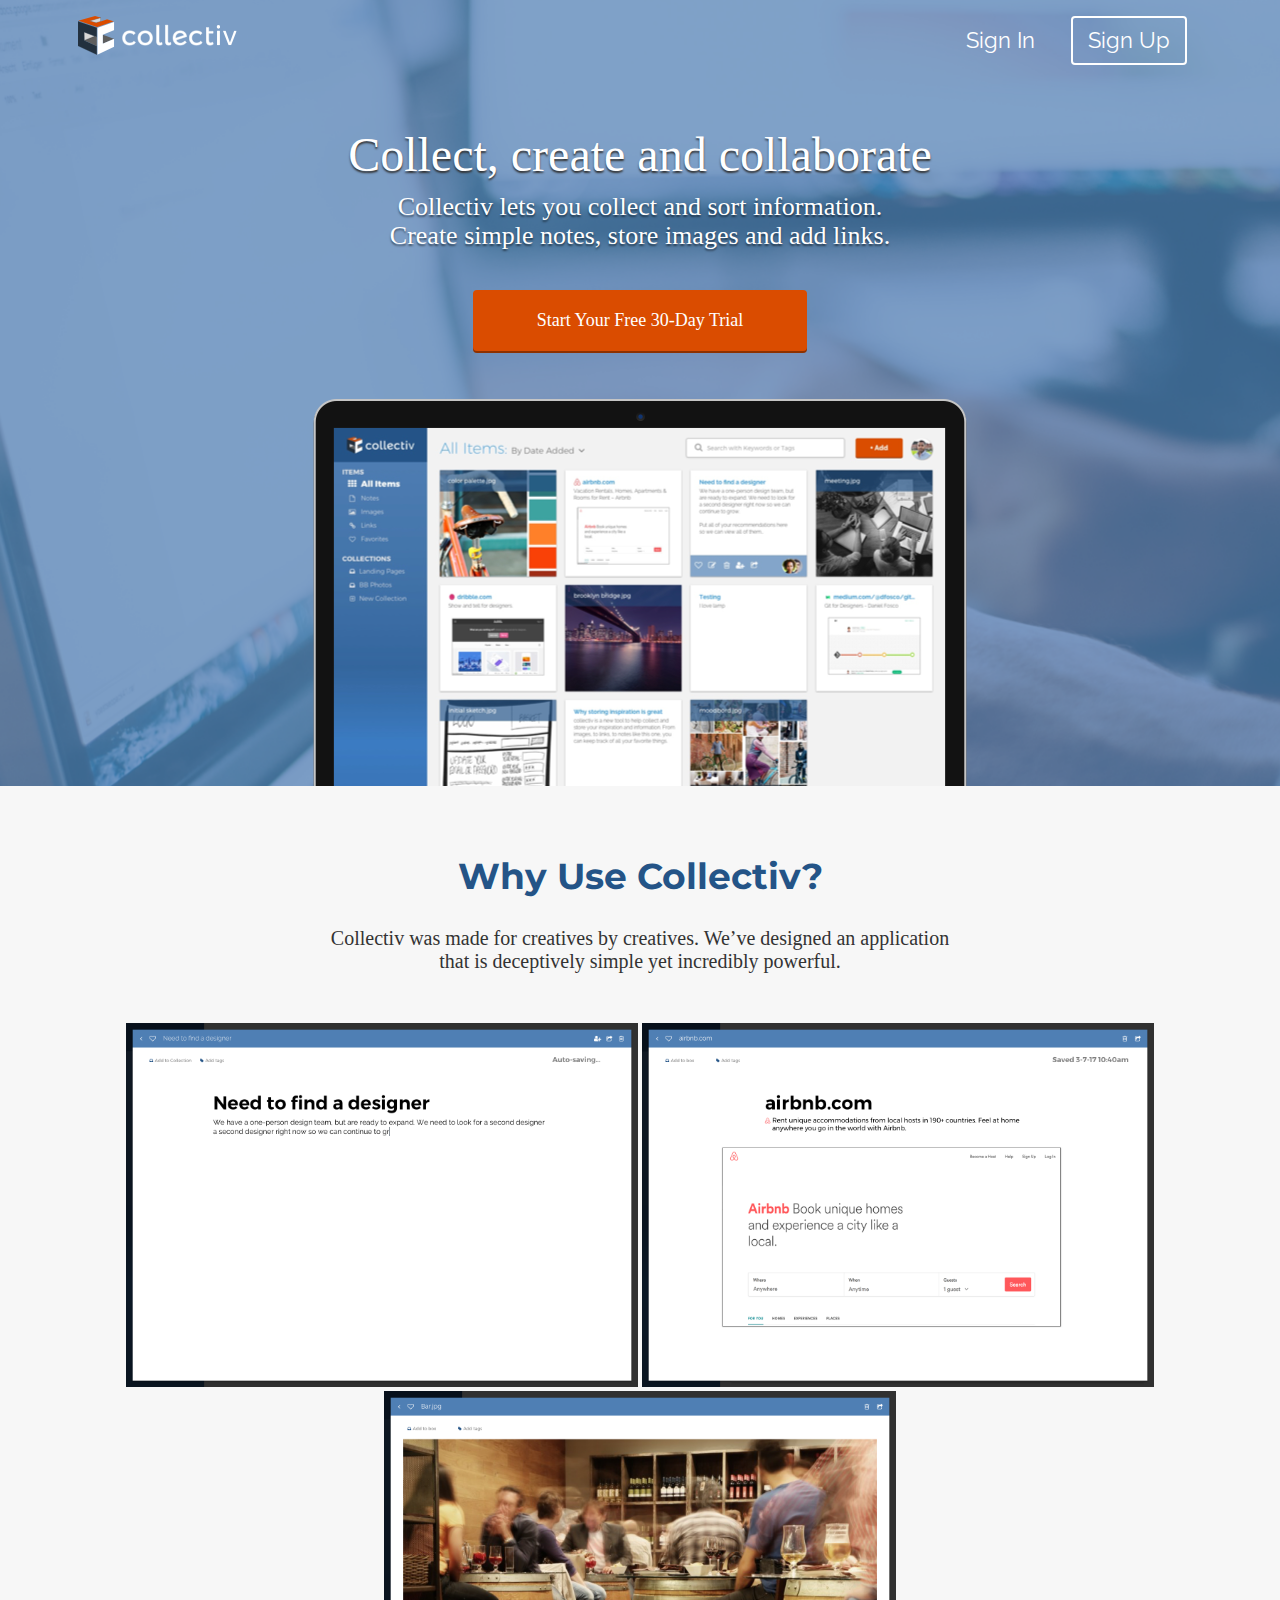
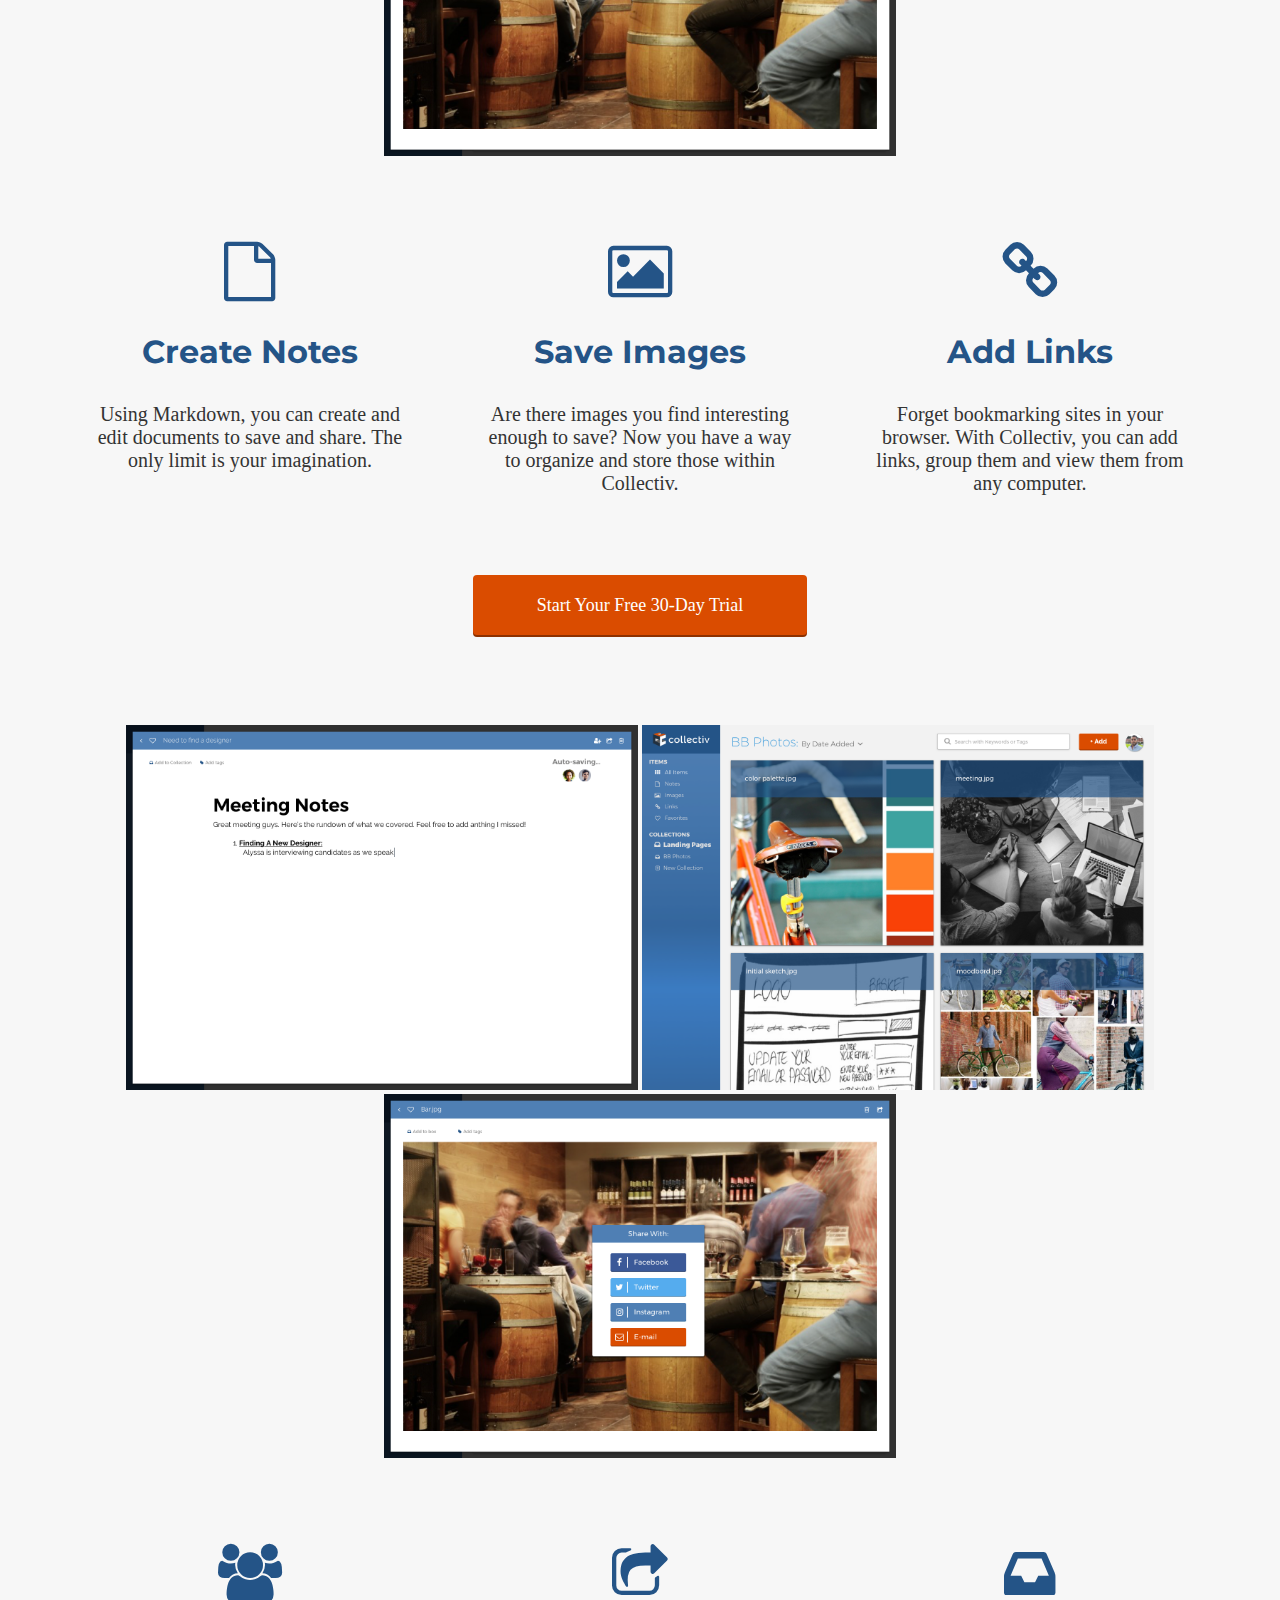
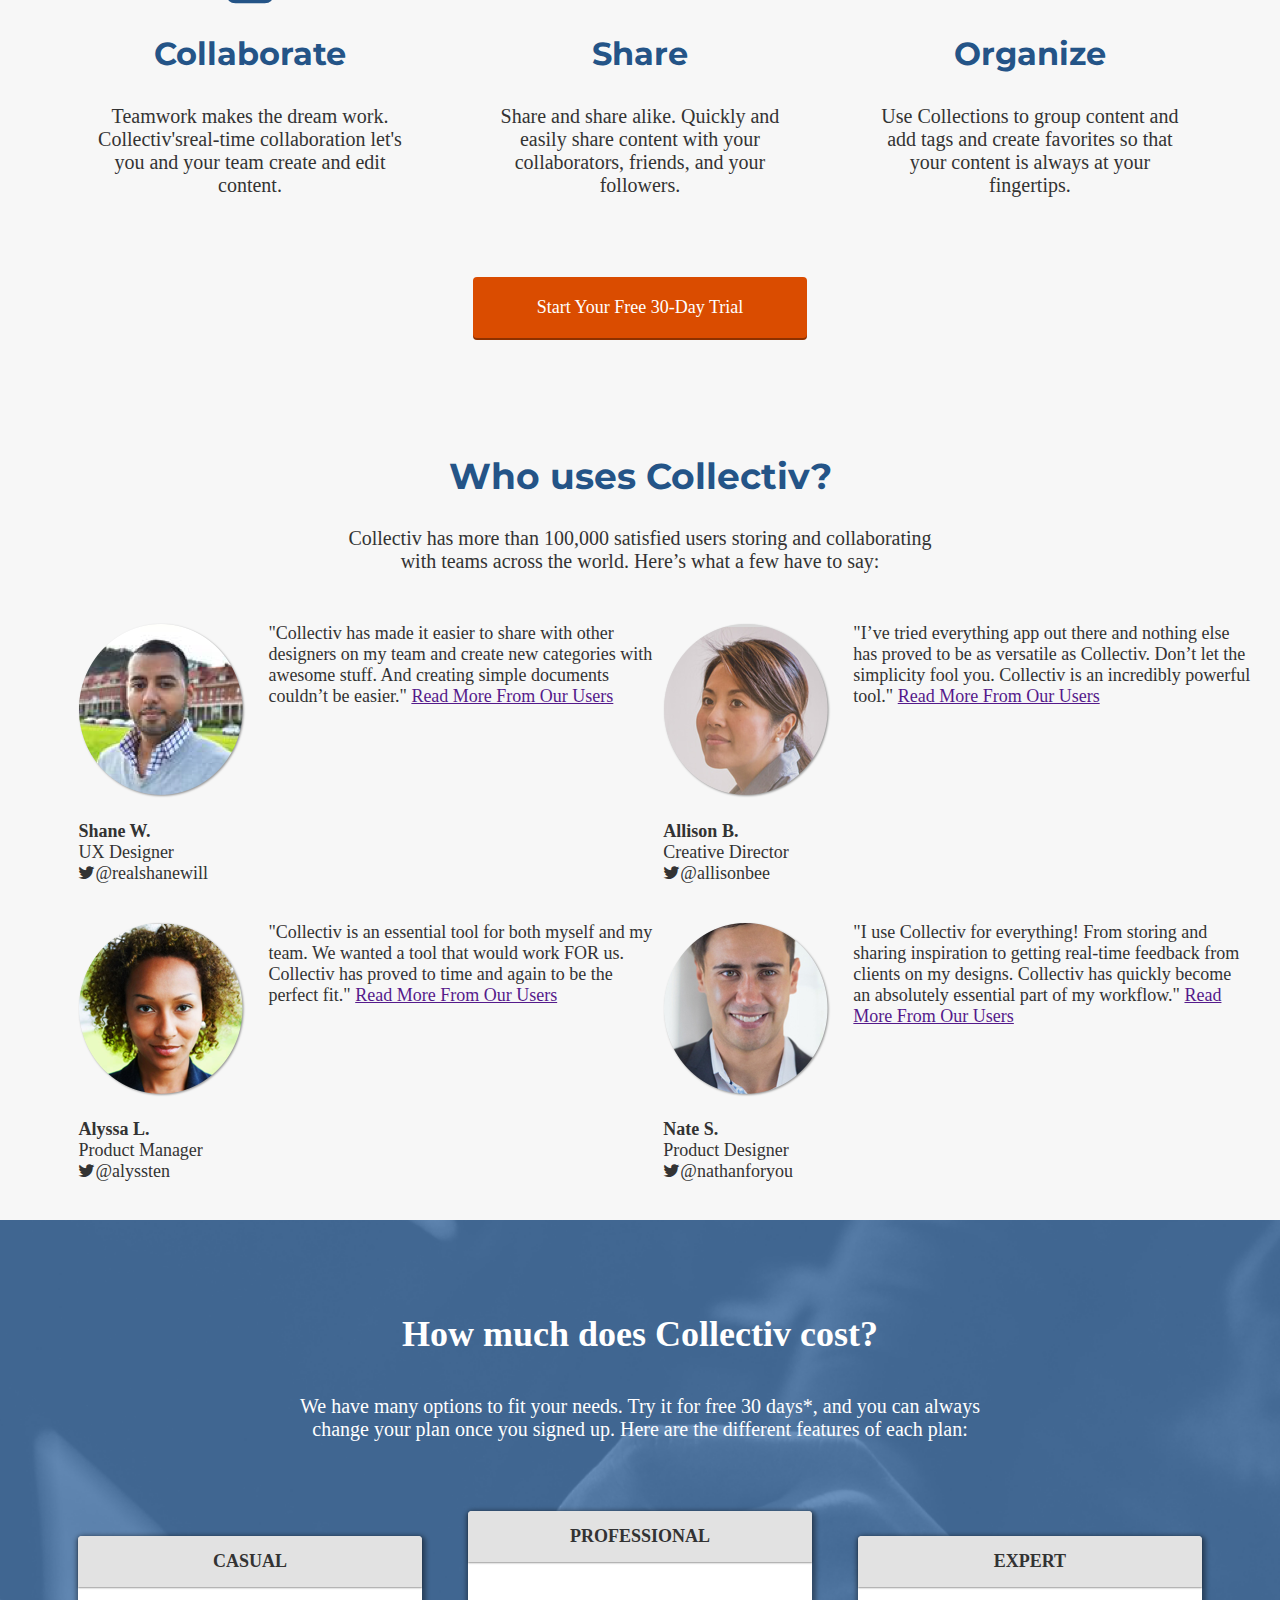
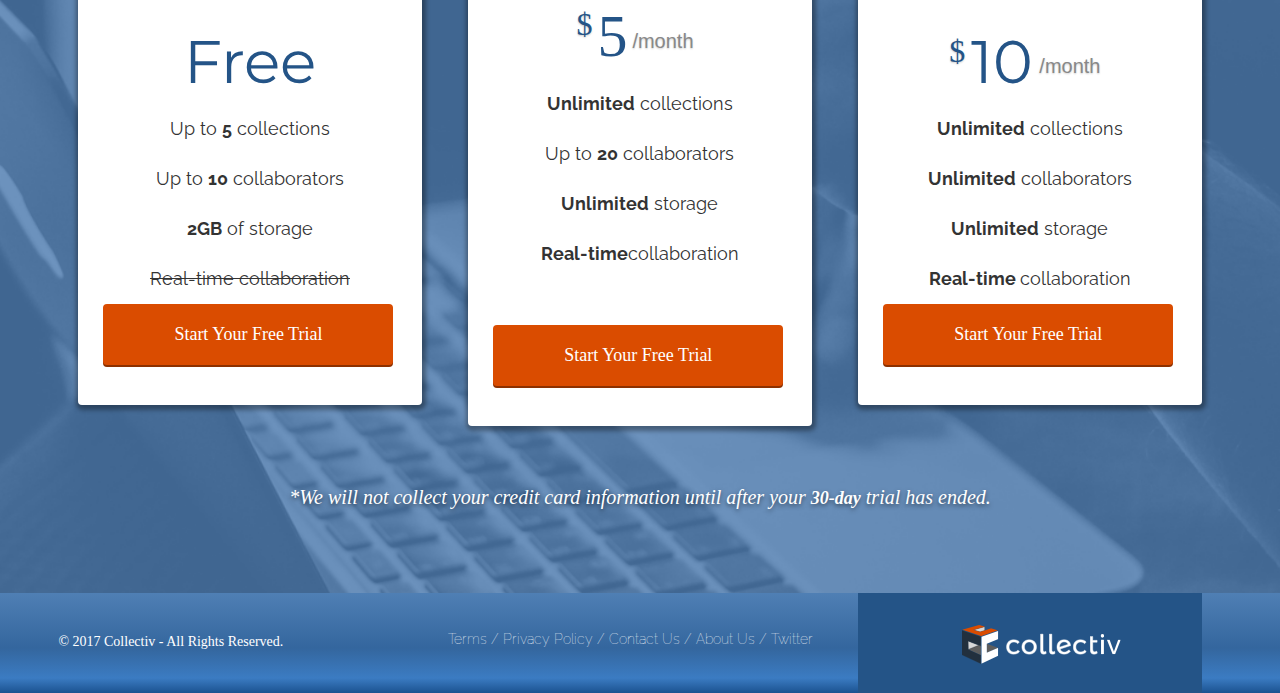
==== commit eacf56b3: "Worked through Checkpoint 30" ====
--- a/index.html
+++ b/index.html
@@ -1,21 +1,20 @@
 <!DOCTYPE html>
 <html lang="en-us">
-  <head>
+<head>
     <meta http-equiv="X-UA-Compatible" content="IE=Edge">
     <meta charset="utf-8">
     <title>Collect, create, and collaborate | Collectiv</title>
 
 <!-- Google Fonts -->
-<link href="https://fonts.googleapis.com/css?family=Raleway" rel="stylesheet">
-<link href="https://fonts.googleapis.com/css?family=Montserrat+Alternates:300,300i,400,400i,500,500i,600,700,800|Montserrat:300,300i,400,400i,500,500i,600,600i,700,700i,800,800i|Raleway:300,300i,400,400i,500,500i,600,600i,700,700i,800,800i" rel="stylesheet">
+  <link href="https://fonts.googleapis.com/css?family=Raleway" rel="stylesheet">
+  <link href="https://fonts.googleapis.com/css?family=Montserrat+Alternates:300,300i,400,400i,500,500i,600,700,800|Montserrat:300,300i,400,400i,500,500i,600,600i,700,700i,800,800i|Raleway:300,300i,400,400i,500,500i,600,600i,700,700i,800,800i" rel="stylesheet">
 
  <!-- CSS -->
  <link rel="stylesheet" href="css/normalize.css">
-<link rel="stylesheet" href="css/style.css">
-<link rel="stylesheet" href="css/font-awesome.css">
-<link rel="stylesheet" href="css/animate.min.css">
-
-  </head>
+ <link rel="stylesheet" href="css/style.css">
+ <link rel="stylesheet" href="css/font-awesome.css">
+ <link rel="stylesheet" href="css/animate.min.css">
+</head>
 
 <body>
   <!-- Hero-->
@@ -101,7 +100,7 @@
 
       <!-- Testimonials -->
       <section class="testimonials">
-        <div class="container">
+        <div class="container-head">
           <h2>Who uses Collectiv?</h2>
           <p>
             Collectiv has more than 100,000 satisfied users storing and collaborating</br> with teams across the world. Here’s what a few have to say:</p>
@@ -163,7 +162,7 @@
         <li class="one-third">
           <div class="box middle">
             <h3>Professional</h3>
-            <h4><span>$</span>5 <span class="month">/month</span></h4>
+            <h4 id="price-middle"><span>$</span> 5 <span class="month">/month</span></h4>
             <ul>
               <li><strong>Unlimited</strong> collections</li>
               <li>Up to <strong>20</strong> collaborators</li>
@@ -176,7 +175,7 @@
         <li class="one-third">
           <div class="box">
             <h3>Expert</h3>
-            <h4><span>$</span>10 <span class="month">/month</span></h4>
+            <h4><span>$</span> 10 <span class="month">/month</span></h4>
             <ul>
               <li><strong>Unlimited</strong> collections</li>
               <li><strong>Unlimited</strong> collaborators</li>
@@ -188,7 +187,8 @@
         </li>
       </ul>
         <div class="container">
-          <p class="disclaimer"><i>*We will not collect your credit card information until after your <strong>30-day</strong> trial has ended.</i>
+          <p class="disclaimer"><i>*We will not collect your credit card information until after your <span class="month">
+            <strong>30-day</strong></span> trial has ended.</i>
           </p>
         </div>
   </section>
@@ -203,11 +203,11 @@
         </div>
         <nav class="link-block middle-footer-block one-third">
           <ul>
-            <li><a href="">Terms</a> / </li>
-            <li><a href="">Privacy Policy</a> / </li>
-            <li><a href="">Contact Us</a> / </li>
-            <li><a href="">About Us</a> / </li>
-            <li><a href="">Twitter</a> / </li>
+            <li><a href="">Terms</a> /</li>
+            <li><a href=""> Privacy Policy</a> /</li>
+            <li><a href=""> Contact Us </a> /</li>
+            <li><a href=""> About Us</a> /</li>
+            <li><a href="">Twitter</a> </li>
           </ul>
         </nav>
         <div class="right-footer-block one-third">
--- a/css/style.css
+++ b/css/style.css
@@ -2,6 +2,7 @@
   overflow: x-hidden;
 }
 body{
+  background-color: #F7F7F7;
   font-family: "Raleway", Helvetica, Arial, sans-serif;
   color: #333333;
 }
@@ -24,7 +25,7 @@
 }
 p {
   font-family: Raleway-Regular;
-  font-size: 16px;
+  font-size: 18px;
   line-height: 21px;
 }
 li {
@@ -90,14 +91,14 @@
     margin: 0px 20px;
   }
 
-  .container.hero > img {
-    width: 50%;
-  }
-  .container.hero > h1 {
+  .container.hero img {
+    width: 100%;
+  }
+  .container.hero h1 {
     font-size: 2em;
     padding-bottom: 10px;
   }
-  .container.hero > h1 > br {
+  .container.hero h1 br {
     display: none;
   }
   .container.hero > #subhead {
@@ -175,13 +176,13 @@
   text-align: right;
   float: right;
   margin: 0;
+  font-size: 22px;
 }
 header nav ul > li {
   list-style-type: none;
   display: inline-block;
   margin:0 15px;
 }
-
 header nav ul > li.btn-outline {
   padding: 10px 15px;
   border: 2px solid #FFFFFF;
@@ -243,6 +244,213 @@
   font-size: 18px;
 }
 
+
+/* Benefits */
+
+.benefits {
+  text-align: center;
+  display: block;
+  position: relative;
+  padding-top: 40px;
+}
+.benefits h2 {
+  font-size: 36px;
+  color: #245487;
+}
+.benefits .container p {
+  font-size: 20px;
+  line-height: normal;
+}
+.benefits ul {
+  margin: 0 auto;
+  padding: 2em 0;
+}
+.benefits ul li {
+  list-style-type: none;
+  display: inline-block;
+}
+.benefits i {
+  color: #245487;
+  font-size: 60px;
+  margin: 0;
+  vertical-align: middle;
+}
+.benefits h3 {
+  color: #245487;
+  font-size: 32px;
+}
+.benefits p {
+  margin: 0 10px 30px;
+}
+.benefits-img {
+  margin: 50px 0px;
+}
+.benefits-img img {
+  width: 40%;
+  display: inline-block;
+}
+.benefits .btn {
+  margin: 30px 0px 40px 0px;
+}
+
+/* Testimonials */
+
+.testimonials {
+  padding: 3em 0;
+}
+.testimonials h2 {
+  font-size: 36px;
+  text-align: center;
+  margin-bottom: 30px;
+  color: #245487;
+}
+.testimonials .container-head p {
+  font-size: 20px;
+  line-height: normal;
+}
+.testimonials .container-head{
+  text-align: center;
+  margin-bottom: 50px;
+}
+.testimonials blockquote {
+  /* “Collectiv has made: */
+font-family: Raleway-Italic;
+font-size: 18px;
+color: #333333;
+position: absolute;
+padding-left: 190px;
+letter-spacing: 0px;
+line-height: 21px;
+float: right;
+clear: left;
+margin: 0px -50px 0px 0px;
+}
+.testimonials span {
+  font-family: Raleway-Regular;
+  font-size: 18px;
+}
+.testimonials .testimonials-img{
+display: inline-block;
+float: left;
+}
+.testimonials .name {
+}
+
+
+
+/* Pricing */
+
+.pricing {
+  background: #4F7FB4 url("../images/pricing.png") top center no-repeat;
+  background: url("../images/pricing.png") top center no-repeat, linear-gradient
+  (-180deg, rgba(79,127,180,0.25) 0%, rgba(9,63,123,0.39) 55%, rgba(33,119,213,0.43) 85%, #1B5290 100%);
+  background-size: cover;
+  text-align: center;
+  padding: 4em 0;
+  clear: both;
+}
+.pricing h2 {
+font-family: Montserrat-SemiBold;
+font-size: 36px;
+color: #FFFFFF;
+letter-spacing: 0;
+}
+.pricing p {
+  font-family: Raleway-Regular;
+  font-size: 20px;
+  color: #FFFFFF;
+  letter-spacing: 0;
+  line-height: normal;
+  padding: 10px 0px 50px 0px;
+}
+pricing ul {
+  margin: 0 auto;
+  padding: 2em 0;
+}
+pricing ul li {
+  list-style-type: none;
+}
+.box {
+  padding: 0 15px 15px;
+  background: #FFFFFF;
+  box-shadow: 1px 2px 4px 3px rgba(0, 0, 0, 0.35);
+  min-height: 454px;
+  position: relative;
+  margin-top: 25px;
+  border-radius: 4px;
+}
+.box.middle {
+  min-height: 500px;
+  margin-top: 0px;
+}
+.box h3{
+  font-family: Raleway-Bold;
+  font-size: 18px;
+  color: #333333;
+  letter-spacing: 0;
+  text-transform: uppercase;
+  background: #E2E2E2;
+  box-shadow: 0px 1px 2px 0px rgba(0, 0, 0, 0.40);
+  left: 0;
+  right: 0;
+  top: 0;
+  text-align: center;
+  margin: 0px -15px 40px;
+  padding: 15px 0;
+  border-radius: 4px 4px 0 0;
+}
+.box h4 {
+  font-size: 60px;
+  font-weight: normal;
+  margin: 40px 10px -10px;
+  color: #245487;
+}
+.box h4 span {
+font-family: Montserrat-SemiBold;
+font-size: 32px;
+color: #245487;
+letter-spacing: -10px;
+text-shadow: 0 1px 2px rgba(0,0,0,0.20);
+vertical-align: super;
+margin-left: -10px;
+}
+.box #price-middle {
+  font-family: Montserrat-Bold;
+}
+.box #price-middle span {
+  font-family: Montserrat-Bold;
+  font-size: 32px;
+  color: #245487;
+  letter-spacing: -10px;
+  text-shadow: 0 1px 2px rgba(0,0,0,0.20);
+  vertical-align: super;
+  margin-left: -10px;
+}
+.box #price-middle span.month{
+  font-family: "Raleway-Regular", Helvetica, Arial, sans-serif;
+  font-weight: 100:400;
+  color: #888888;
+  font-size: 20px;
+  letter-spacing: 0px;
+  vertical-align: middle;
+}
+.box h4 span.month {
+  font-family: "Raleway-Regular", Helvetica, Arial, sans-serif;
+  font-weight: 100:400;
+  color: #888888;
+  font-size: 20px;
+  letter-spacing: 0;
+  vertical-align: middle;
+}
+.box ul {
+  display: inline;
+}
+.box ul li {
+  font-size: 18px;
+  color: #333333;
+  letter-spacing: 0;
+  line-height: 50px;
+}
 .pricing-btn {
 background: #DA4C00;
 box-shadow: 0 2px 0 0 #8D3100;
@@ -256,178 +464,21 @@
 letter-spacing: 0;
 padding: 20px;
 text-decoration: none;
-}
-
-/* Benefits */
-
-.benefits {
-  text-align: center;
-  display: block;
-  position: relative;
-  padding-top: 40px;
-}
-.benefits ul {
-  margin: 0 auto;
-  padding: 4em 0;
-}
-.benefits ul li {
-  list-style-type: none;
-  display: inline-block;
-}
-.benefits i {
-  color: #245487;
-  font-size: 60px;
-  margin: 0;
-  vertical-align: middle;
-}
-.benefits h3 {
-  color: #245487;
-}
-
-/*
-.benefits > .container {
-  text-align: center;
-  margin: 0px 40px;
-  padding-top: 50px;
-}
-*/
-
-/*
-.benefits > .container > .container {
-  list-style-type: none;
-}
-*/
-
-/* Testimonials */
-
-.testimonials {
-  padding: 4em 0;
-}
-
-.testimonials blockquote {
-  /* “Collectiv has made: */
+position: absolute;
+bottom: 40px;
+left: 10px;
+width: 250px;
+margin-left: 15px;
+}
+.container .disclaimer {
 font-family: Raleway-Italic;
-font-size: 16px;
-color: #333333;
-position: relative;
-padding: 0px;
-letter-spacing: 0;
-line-height: 21px;
-}
-.testimonials span {
-  font-family: Raleway-Regular;
-  font-size: 16px;
-}
-
-
-
-/* Pricing */
-
-.pricing {
-  background: #4F7FB4 url("../images/pricing.png") top center no-repeat;
-  background: url("../images/pricing.png") top center no-repeat, linear-gradient
-  (-180deg, rgba(79,127,180,0.25) 0%, rgba(9,63,123,0.39) 55%, rgba(33,119,213,0.43) 85%, #1B5290 100%);
-  background-size: cover;
-  text-align: center;
-  padding: 4em 0;
-}
-.pricing h2 {
-font-family: Montserrat-SemiBold;
-font-size: 28px;
+font-size: 20px;
 color: #FFFFFF;
 letter-spacing: 0;
-}
-.pricing p {
-  font-family: Raleway-Regular;
-  font-size: 16px;
-  color: #FFFFFF;
-  letter-spacing: 0;
-  line-height: 23px;
-  padding: 10px 0px 50px 0px;
-}
-pricing ul {
-  margin: 0 auto;
-  padding: 2em 0;
-}
-pricing ul li {
-  list-style-type: none;
-}
-
-.box {
-  padding: 0 15px 15px;
-  background: #FFFFFF;
-  box-shadow: 1px 2px 4px 3px rgba(0, 0, 0, 0.35);
-  min-height: 454px;
-  position: relative;
-  margin-top: 25px;
-  border-radius: 4px;
-}
-.box.middle {
-  min-height: 500px;
-  margin-top: 0px;
-}
-.box h3{
-  font-family: Raleway-Bold;
-  font-size: 16px;
-  color: #333333;
-  letter-spacing: 0;
-  text-transform: uppercase;
-  background: #E2E2E2;
-  box-shadow: 0px 1px 2px 0px rgba(0, 0, 0, 0.40);
-  left: 0;
-  right: 0;
-  top: 0;
-  text-align: center;
-  margin: 0px -15px 40px;
-  padding: 15px 0;
-  border-radius: 4px 4px 0 0;
-}
-.box h4 {
-  font-size: 60px;
-  font-weight: normal;
-  margin: 40px 0 10px;
-  color: #245487;
-}
-.box h4 span {
-/*  font-family: "Montserrat", Helvetica, Arial, sans-serif;
-  font-size: 32px;
-  vertical-align: top; */
-
-  /* $: */
-font-family: Montserrat-SemiBold;
-font-size: 32px;
-color: #245487;
-letter-spacing: -2px;
-text-shadow: 0 1px 2px rgba(0,0,0,0.20);
-vertical-align: super;
-margin-left: -10px;
-}
-.box h4 span.month {
-  font-family: "Raleway-Regular", Helvetica, Arial, sans-serif;
-  font-weight: 100:400;
-  color: #888888;
-  font-size: 20px;
-  letter-spacing: 0;
-  vertical-align: middle;
-}
-.box ul li {
-  font-size: 18px;
-  color: #333333;
-  letter-spacing: 0;
-  line-height: 50px;
-}
-.box .pricing-btn {
-  position: absolute;
-  bottom: 40px;
-  left: 20px;
-  right: 20px;
-}
-.disclaimer {
-  font-family: Raleway-Italic;
-  font-size: 20px;
-  color: #FFFFFF;
-  letter-spacing: 0;
-  text-shadow: 0 2px 4px rgba(0,0,0,0.50);
+text-shadow: 0 2px 4px rgba(0,0,0,0.50);
+clear:both;
+padding-top: 40px;
+padding-bottom: 0px;
 }
 
 /* Footer */
@@ -445,7 +496,7 @@
   font-size: 14px;
   font-weight: 100;
   text-align: center;
-  margin: 10px auto 0;
+  margin: 10px -20px 0;
 }
 footer nav ul li {
   list-style-type: none;
@@ -463,6 +514,7 @@
   margin: 0 auto;
   display: block;
 }
+
 
 @media (min-width: 992px) {
   footer{
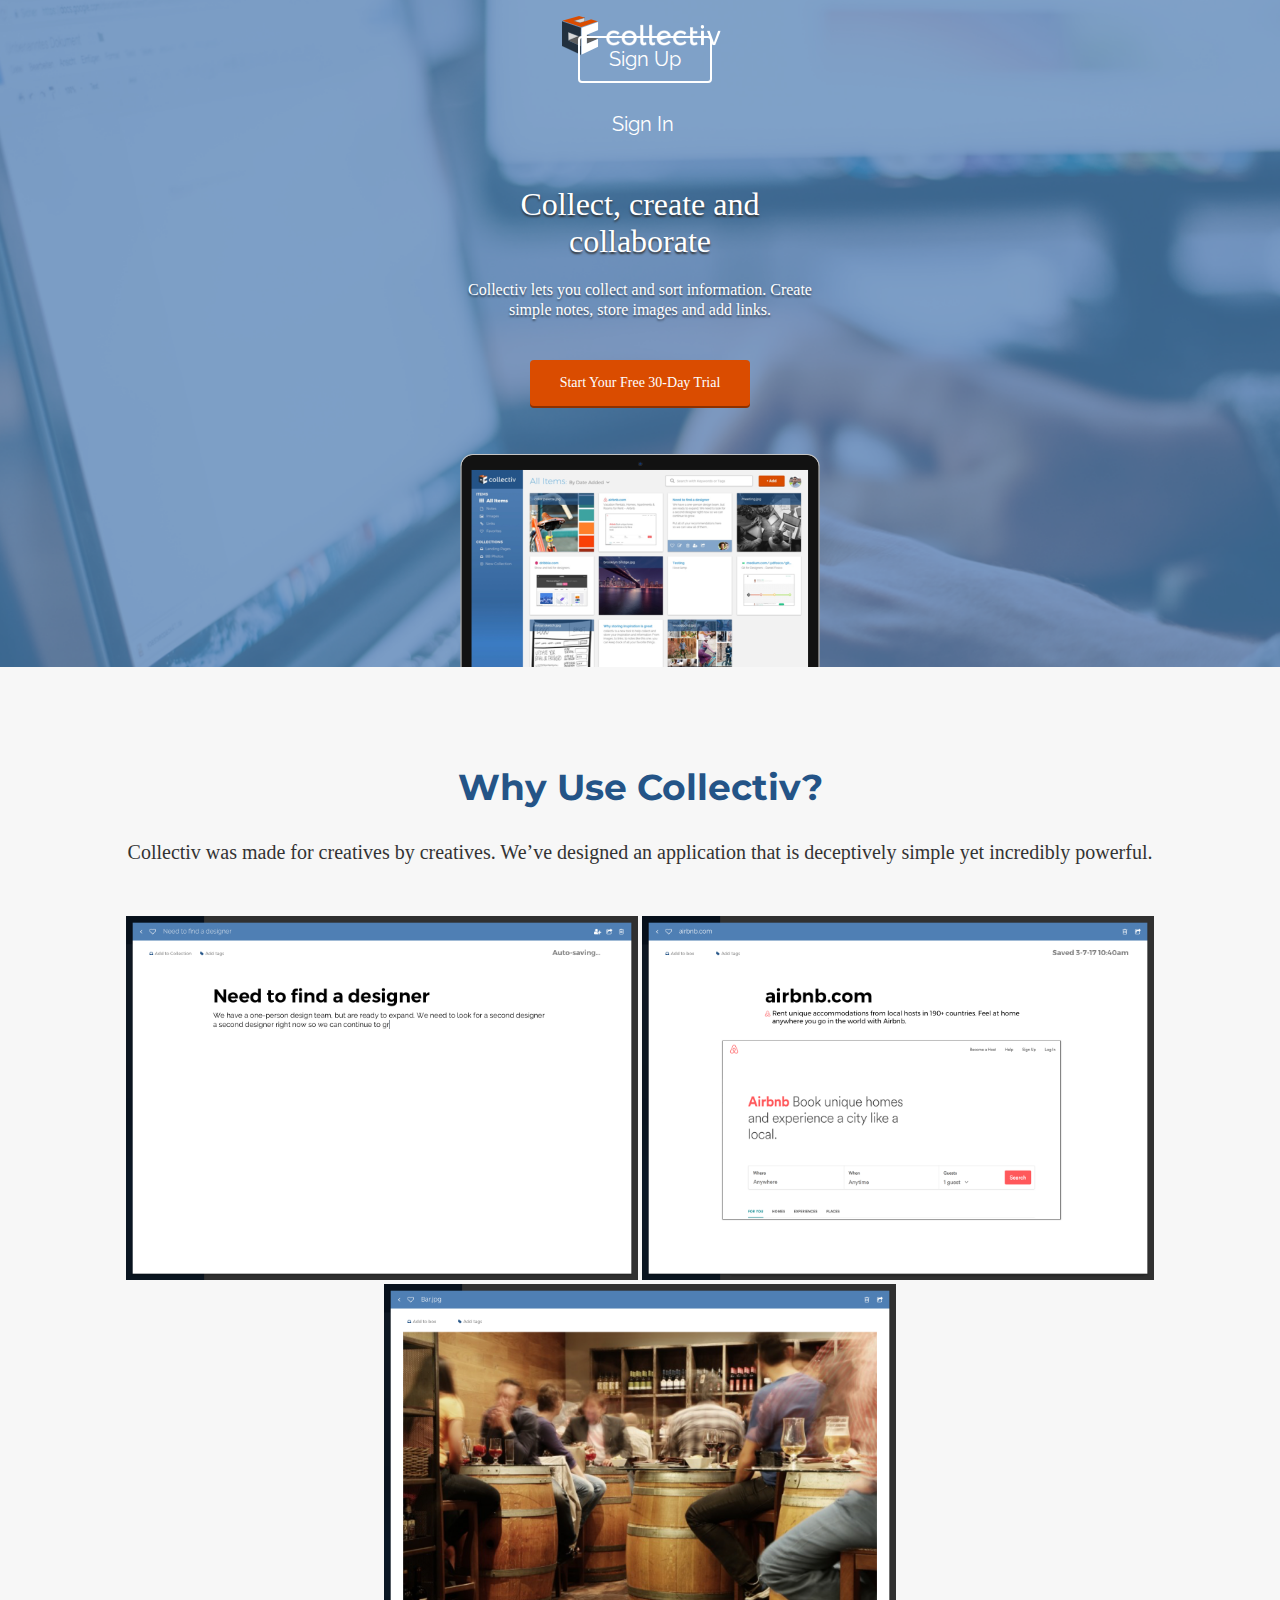
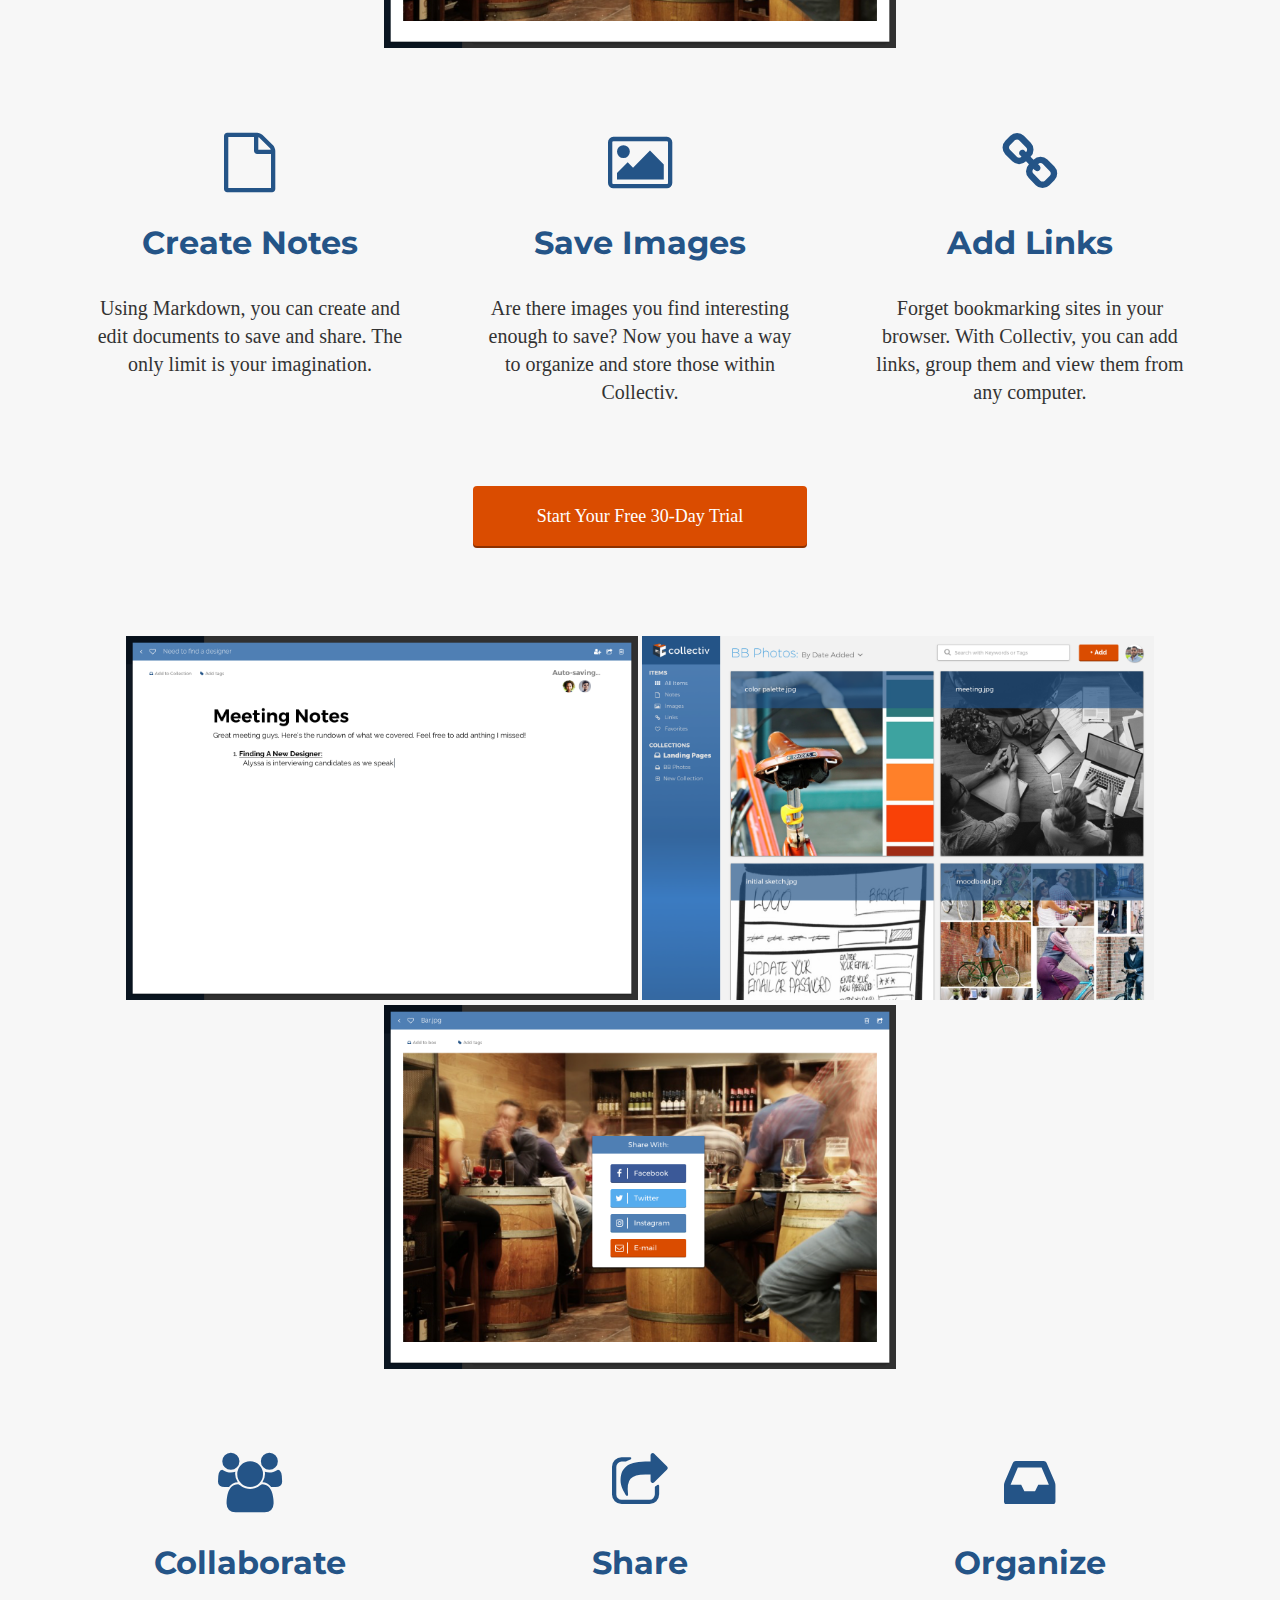
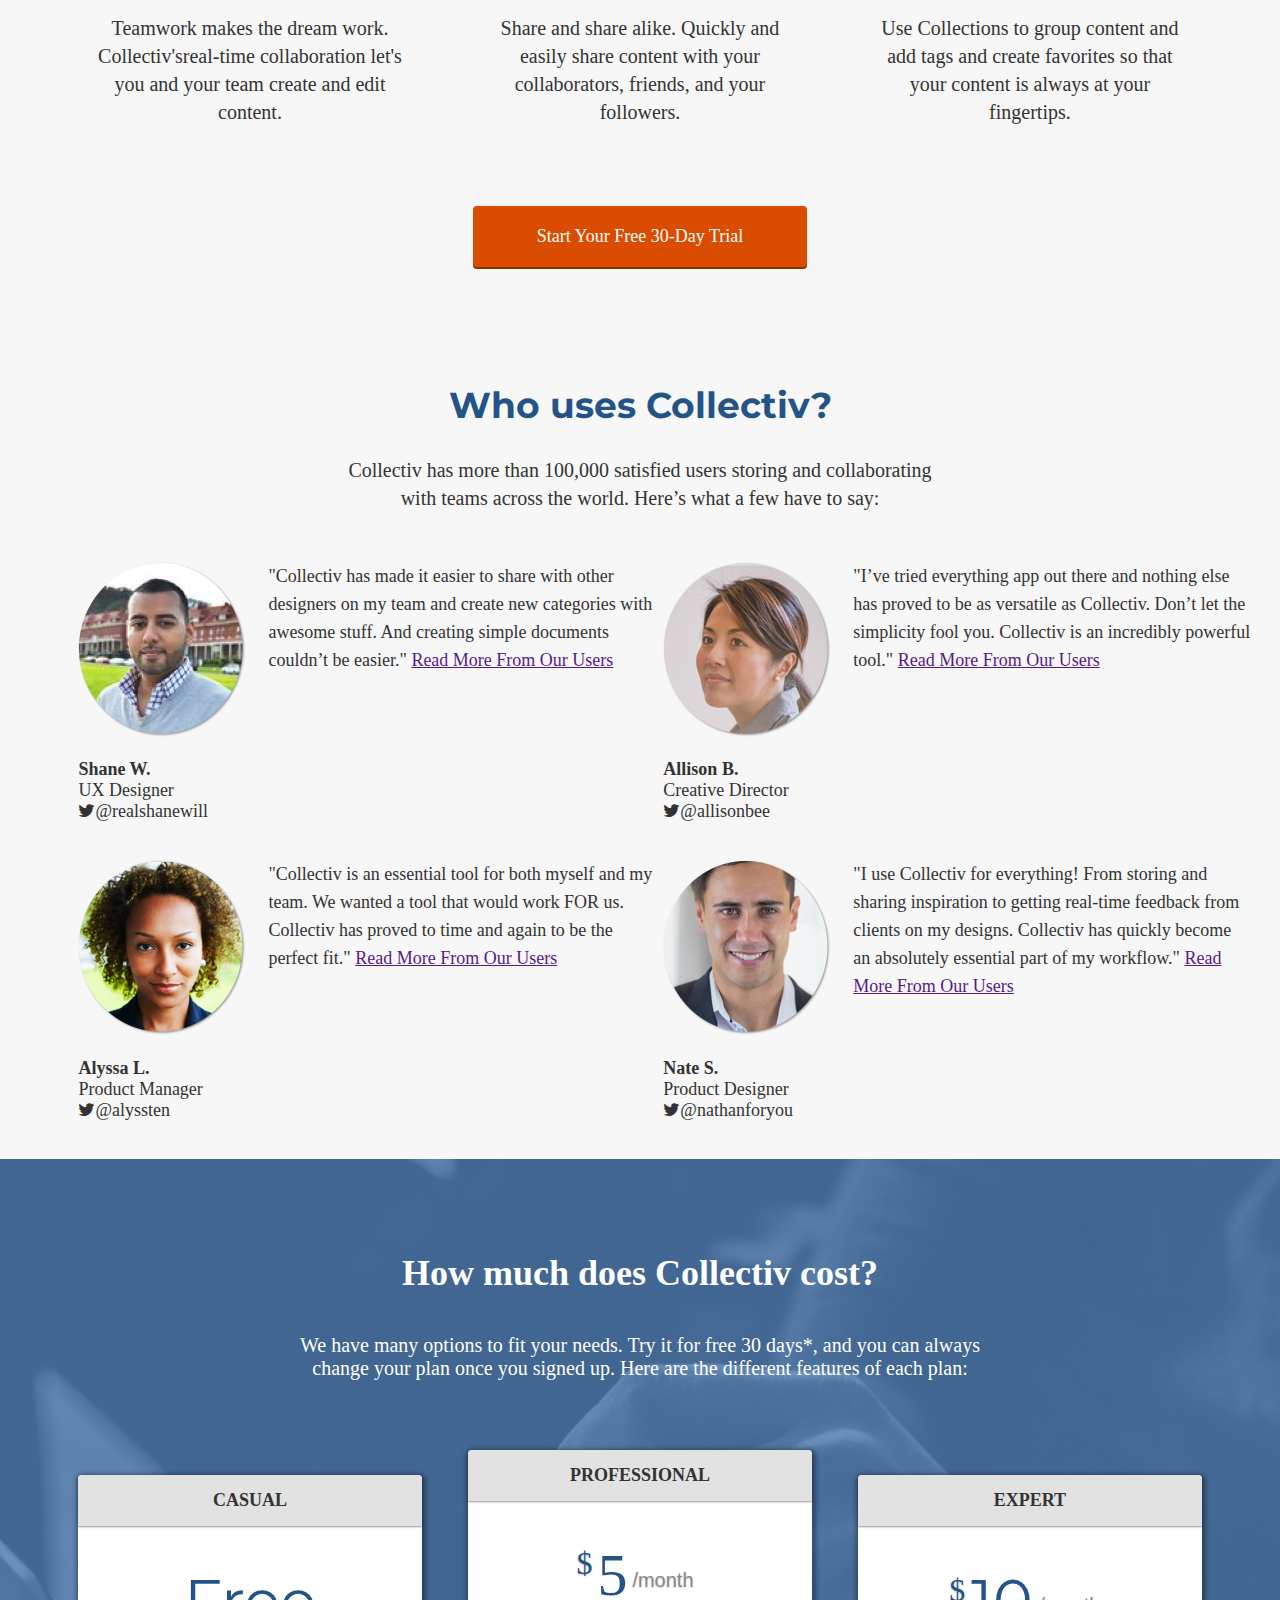
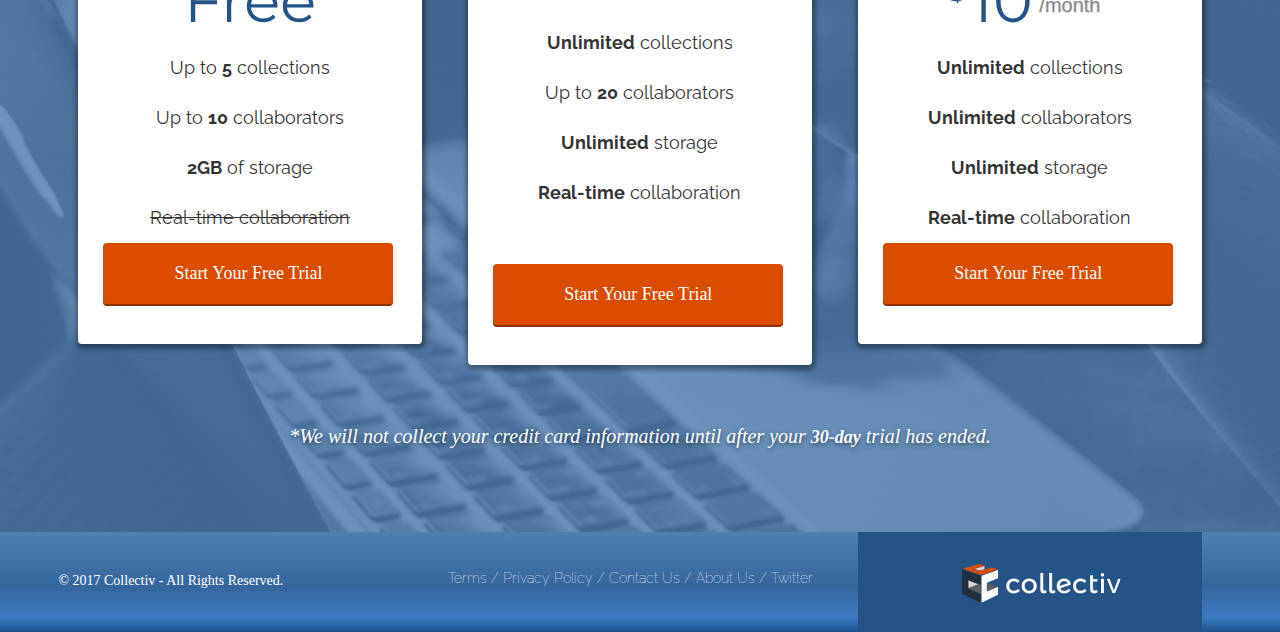
==== commit 5feeebaf: "Dashboard/Images HTML" ====
--- a/index.html
+++ b/index.html
@@ -167,7 +167,7 @@
               <li><strong>Unlimited</strong> collections</li>
               <li>Up to <strong>20</strong> collaborators</li>
               <li><strong>Unlimited</strong> storage</li>
-              <li><strong>Real-time</strong>collaboration</li>
+              <li><strong>Real-time</strong> collaboration</li>
             </ul>
             <a href="signup.html" class="pricing-btn"> Start Your Free Trial</a>
           </div>
@@ -180,7 +180,7 @@
               <li><strong>Unlimited</strong> collections</li>
               <li><strong>Unlimited</strong> collaborators</li>
               <li><strong>Unlimited</strong> storage</li>
-              <li><strong>Real-time </strong>collaboration</li>
+              <li><strong>Real-time</strong> collaboration</li>
             </ul>
             <a href="signup.html" class="pricing-btn"> Start Your Free Trial</a>
           </div>
--- a/css/style.css
+++ b/css/style.css
@@ -57,11 +57,7 @@
 
 /* Media Queries */
 
-@media (max-width: 480px) {
-  /*body {
-    background-color: red;
-  }*/
-
+@media (min-width: 480px) {
   header .container {
     width: 360px;
   }
@@ -140,6 +136,7 @@
   .container {
     width: 750px;
   }
+
 }
 
 @media (min-width: 992px) {
@@ -259,7 +256,7 @@
 }
 .benefits .container p {
   font-size: 20px;
-  line-height: normal;
+  line-height: 28px;
 }
 .benefits ul {
   margin: 0 auto;
@@ -306,7 +303,7 @@
 }
 .testimonials .container-head p {
   font-size: 20px;
-  line-height: normal;
+  line-height: 28px;
 }
 .testimonials .container-head{
   text-align: center;
@@ -320,7 +317,7 @@
 position: absolute;
 padding-left: 190px;
 letter-spacing: 0px;
-line-height: 21px;
+line-height: 28px;
 float: right;
 clear: left;
 margin: 0px -50px 0px 0px;
@@ -335,8 +332,6 @@
 }
 .testimonials .name {
 }
-
-
 
 /* Pricing */
 
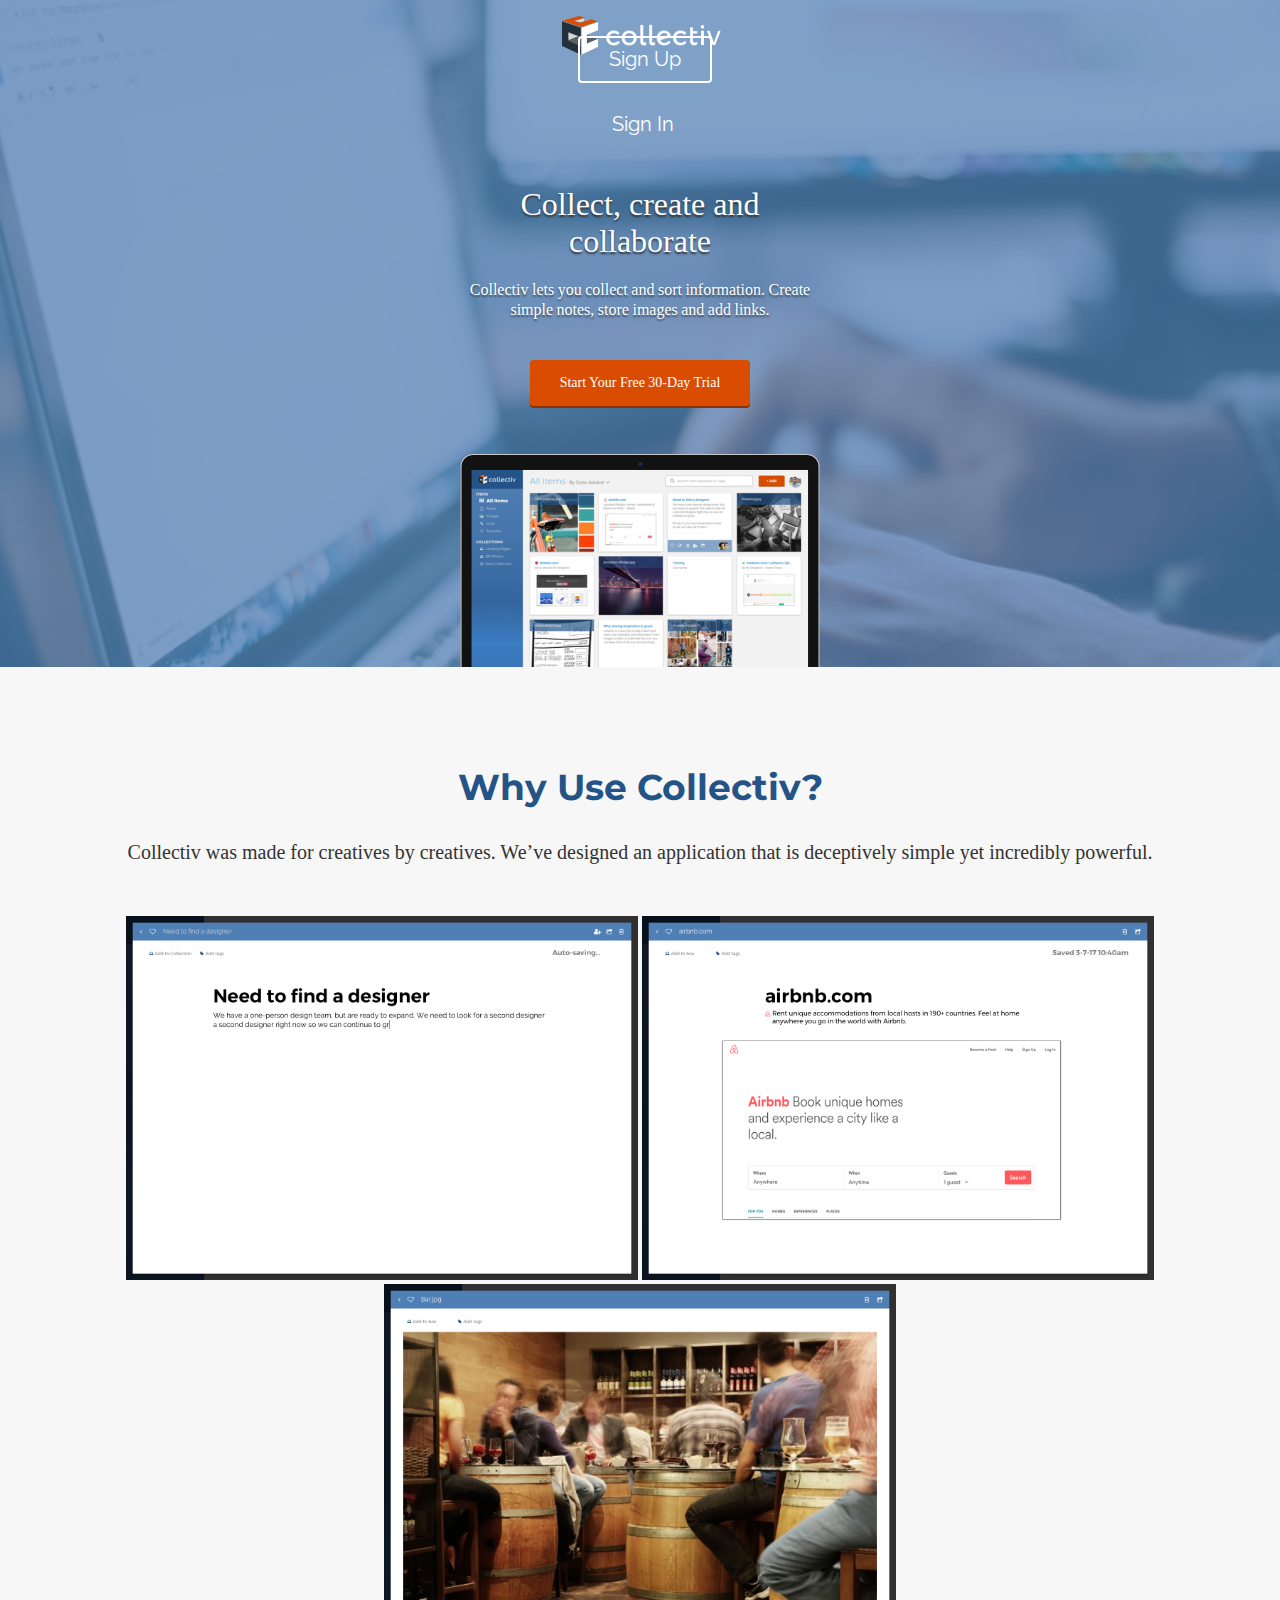
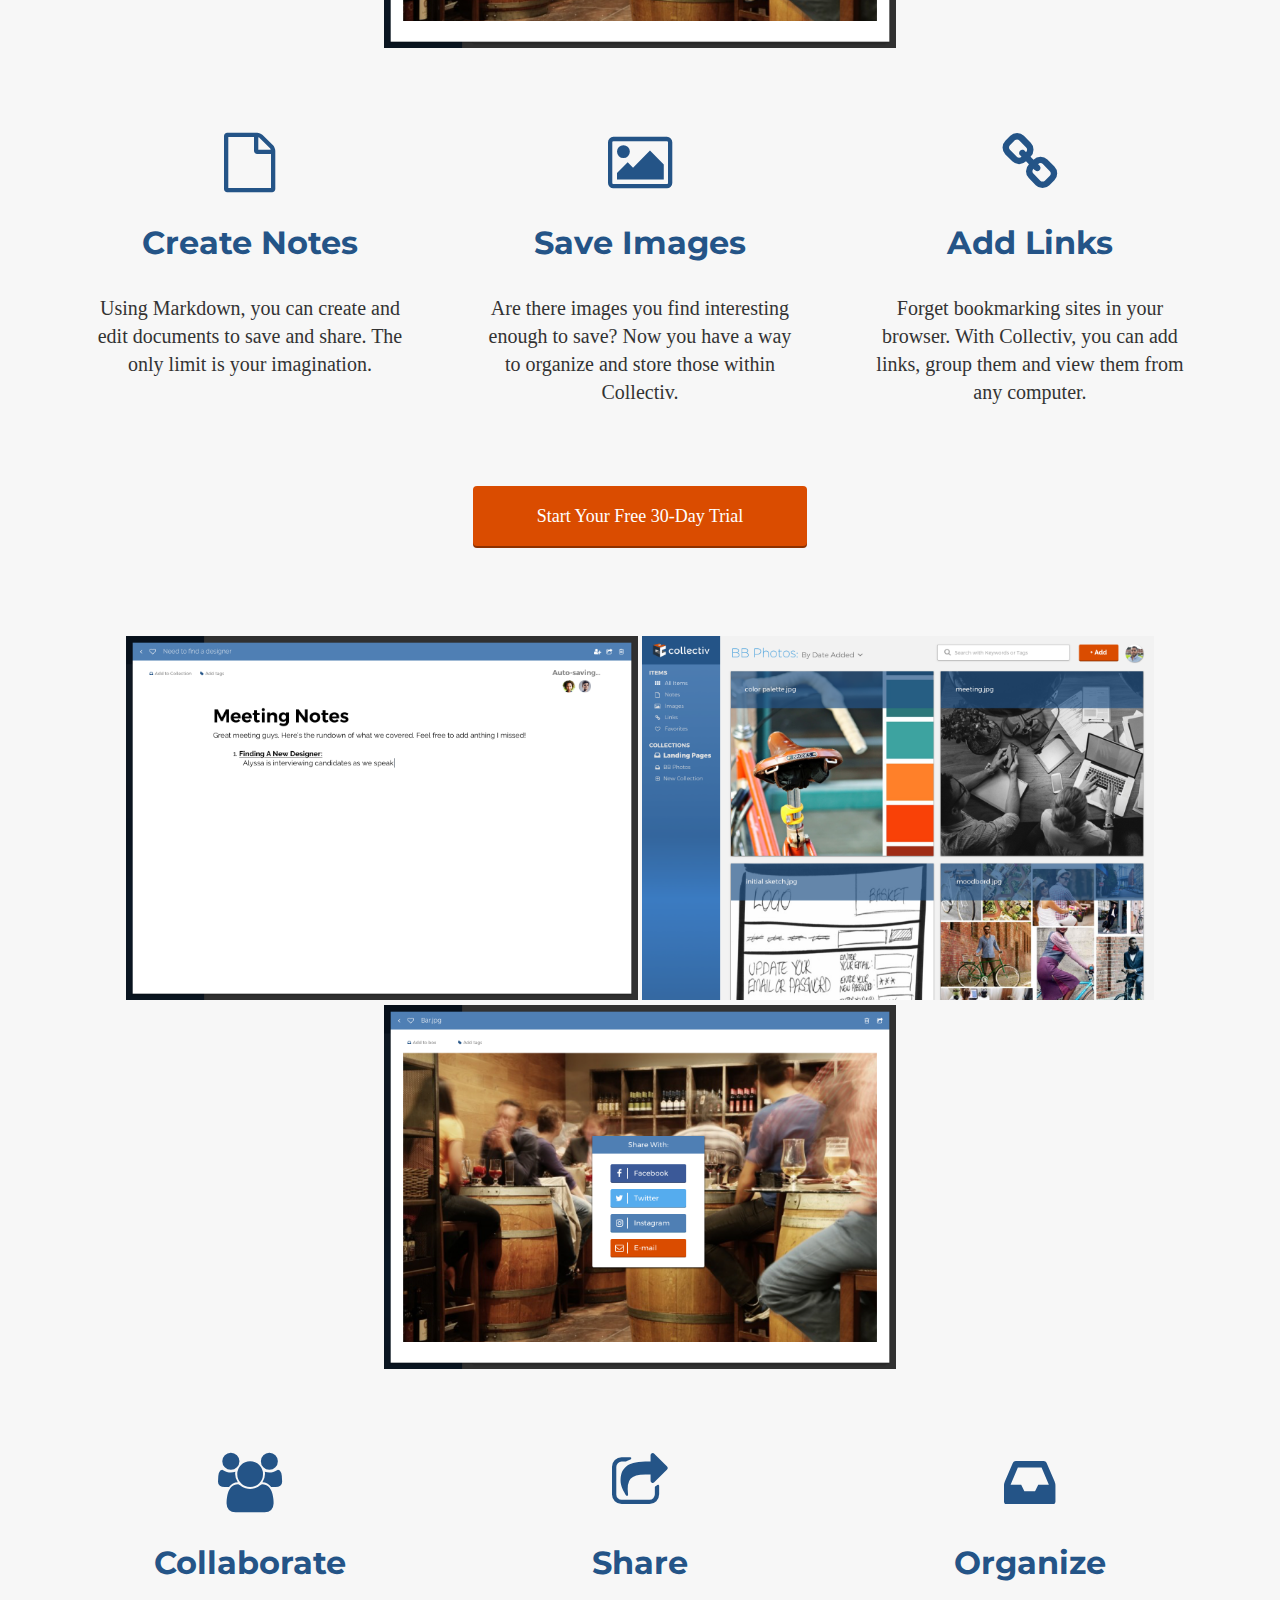
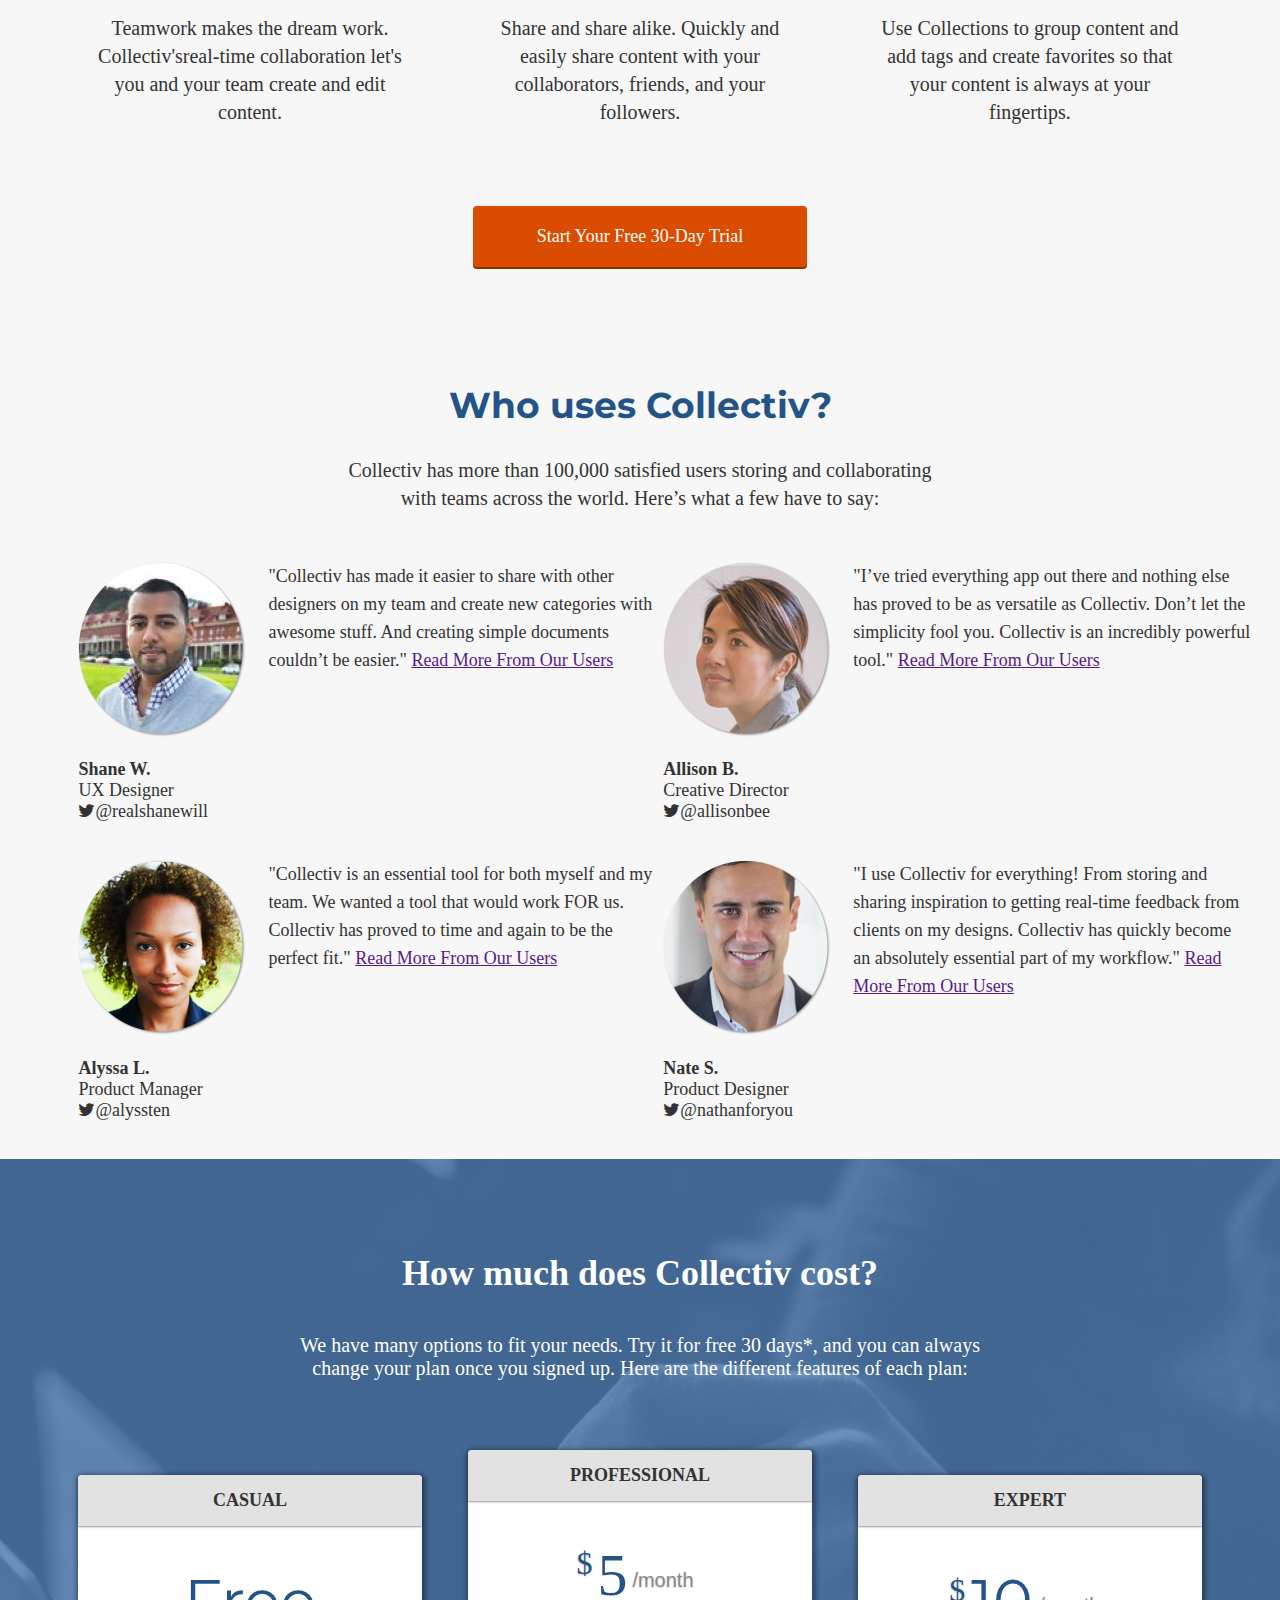
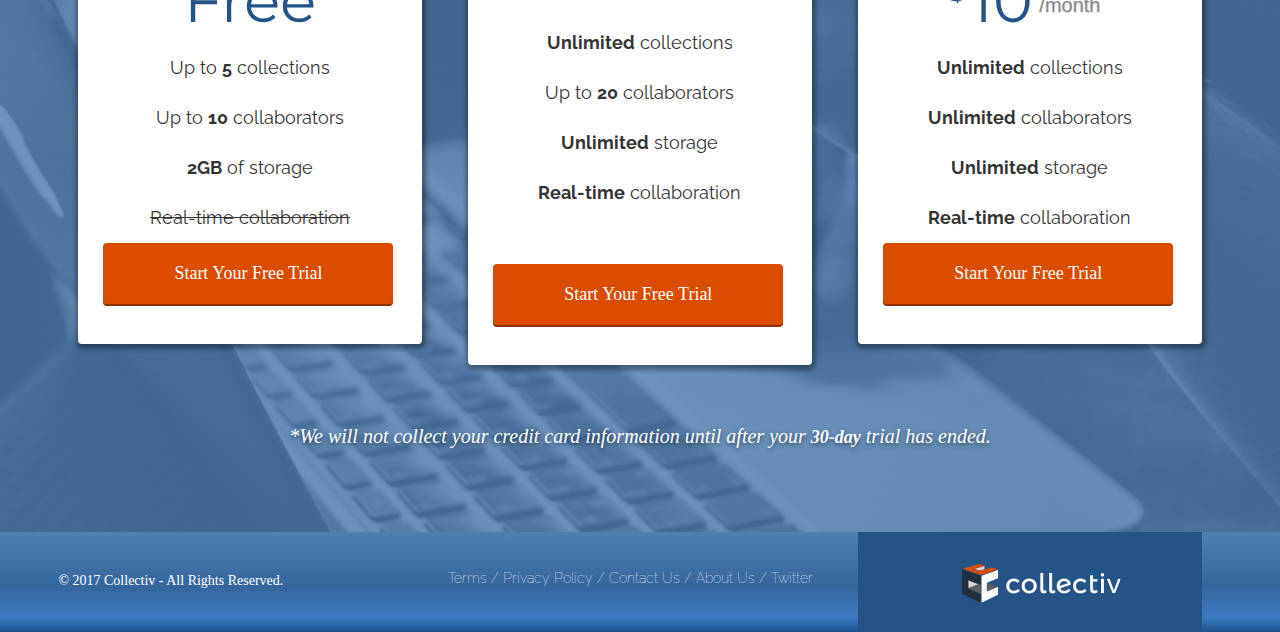
==== commit f15a1ff5: "Dashboard styling completed" ====
--- a/index.html
+++ b/index.html
@@ -21,7 +21,7 @@
   <header>
         <nav class="container">
           <div class="one-half">
-            <a href="index.html" class="Collectiv - Logo"><img src="images/Collectiv - Logo.png" alt="Collectiv" /></a>
+            <a href="index.html" class="site-logo"><img src="images/Collectiv - Logo.png" alt="Collectiv" /></a>
           </div>
             <div class="one-half">
               <ul>
@@ -211,9 +211,10 @@
           </ul>
         </nav>
         <div class="right-footer-block one-third">
-          <img class="logo" src="images/Collectiv - Logo.png" alt="Collectiv"/>
+          <img class="logo" src="images/Collectiv - Logo.png" alt="Collectiv" />
         </div>
       </div>
     </footer>
+
   </body>
 </html>
--- a/css/style.css
+++ b/css/style.css
@@ -100,7 +100,7 @@
   .container.hero > #subhead {
     font-size: 1em;
     text-align: center;
-    /*word-spacing: -0.5px;*/
+    word-spacing: -0.5px;
     line-height: 20px;
   }
   .container.hero > a {
@@ -121,6 +121,7 @@
     text-align: center;
     float: center;
   }
+
 
   /* Benefits Mobile */
 
@@ -528,3 +529,281 @@
     padding: 2em 0 2em 1.5em;
   }
 }
+
+/* DASHBOARD */
+
+.dashboard {
+  background: #F7F7F7;
+}
+.left-nav {
+  height: 100vh;
+  width: 14.6666667%;
+  color: #FFFFFF;
+  background: #4F7FB4;
+  background-image: linear-gradient(-180deg, rgba(79,127,180,0.25) 0%, rgba(9,63,123,0.39) 55%, rgba(33,119,213,0.43) 72%, #1B5290 100%);
+  float: left;
+  position: fixed;
+  display: block;
+}
+.left-nav .site-logo img {
+  width: 80%;
+}
+.left-nav .site-logo {
+  padding: 20px 0px;
+  background: #245487;
+  display: block;
+  text-align: center;
+}
+.left-nav .items {
+  padding: 0 6%;
+}
+.left-nav .items p {
+  font-family: Montserrat-Bold;
+  text-transform: uppercase;
+  color: #E2E2E2;
+  font-size: 14px;
+  line-height: 18px;
+}
+.left-nav .items ul {
+  margin: 0 0 40px;
+  padding: 0;
+  font-family: Montserrat;
+  font-weight: 300;
+}
+.left-nav .items ul li {
+  list-style-type: none;
+  margin-bottom: 15px;
+}
+.left-nav .items ul li a {
+  color: #FFFFFF;
+  text-decoration: none;
+  font-weight: 100;
+}
+.left-nav .items ul li a i {
+  font-size: 16px;
+  text-align: center;
+  margin-right: 8px;
+}
+.left-nav .items ul .active {
+  /* All Items Notes Imag: */
+font-family: Montserrat-ExtraBold;
+font-size: 20px;
+color: #FFFFFF;
+letter-spacing: 0;
+}
+.left-nav .items ul li a:hover {
+  font-weight: bold;
+}
+.left-nav .items ul li a:active {
+  font-weight: bold;
+  font-size: 18px;
+}
+/* CONTENT */
+
+.content {
+  padding: 6em 1% 1.5em;
+  float: right;
+  width: 98%;
+  position: relative;
+}
+.content .header {
+  margin: 0 1% 40px 10px;
+}
+.content .header h1 {
+  font-family: Montserrat, Helvetica, Arial, sans-serif;
+  font-weight: 100;
+  margin: 0 0 30px;
+  font-size: 36px;
+  color: #3498DB;
+  letter-spacing: 0;
+  line-height: 44px;
+  float: left;
+  display: inline-block;
+  text-shadow: none;
+}
+.content .header h2 {
+  font-family: Montserrat, Helvetica, Arial, sans-serif;
+  font-weight: 200;
+  margin: 16px 10px 20px;
+  font-size: 20px;
+  color: #686868;
+  letter-spacing: 0;
+  line-height: 24px;
+  float: left;
+  display: inline-block;
+}
+.content .header > .btn {
+  width: 5em;
+  height: 0.025em;
+  margin-left: 20px;
+  margin-top: -0px;
+}
+.content .header > .btn > span {
+
+}
+.content .header i {
+  color: #686868
+  font-family: FontAwesome;
+  font-size: 24px;
+  color: #686868;
+  letter-spacing: 0;
+  margin-top: 15px;
+}
+.content .header .search-box-wrapper {
+  display: inline-flex;
+  float: right;
+  margin-top: 5px;
+}
+.content .header .search-box-input {
+height: 1em;
+width: 20em;
+background: #FFFFFF;
+border: 0.05em solid #A4A4A4;
+box-shadow: 0 1px 4px 0 rgba(164,164,164,0.50);
+border-radius: 4px 0px 0px 4px;
+padding: 0.5em;
+outline: 0;
+/* Search with Keywords: */
+font-family: Montserrat-Regular;
+font-size: 16px;
+color: #A4A4A4;
+letter-spacing: 0;
+opacity: 0.5;
+letter-spacing: 0.25px;
+}
+.content .header .search-box-input:hover {
+  border-color: #3498DB;
+  border-width: 1.5px;
+  opacity: 1;
+}
+.content .header .search-box-input:focus {
+  border-color: #3498DB;
+}
+.content .header .search-box-button {
+  height: 2.15em;
+  border-radius: 0px 4px 4px 0px;
+  box-shadow: 0 1px 4px 0 rgba(164,164,164,0.50);
+  border: 0.05em solid #A4A4A4;
+  background: #E2E2E2;
+  margin-right: 0em;
+  cursor: pointer;
+  outline: 0;
+  opacity: 0.5;
+}
+.content .header .search-box-button:hover {
+  border-color: #3498DB;
+  border-width: 1.5px;
+  background: #E2E2E2;
+  opacity: 1;
+}
+.content .header .search-box-button:focus {
+  border-color: #3498DB;
+  background: #E2E2E2;
+  opacity: 1;
+}
+.content .header .search-box-button i {
+  padding: 0px;
+  margin: 0px 2px;
+}
+.content .header a {
+  float: right;
+}
+.content-item {
+  width: 96%;
+  margin: 0 2% 25px;
+  float: left;
+  display: block;
+}
+.item-box {
+  display: block;
+  height: 230px;
+  background: #FFFFFF;
+  box-shadow: 0 1px 3px 0 rgba(0,0,0,0.40);
+  position: relative;
+  overflow: hidden;
+  padding: 20px;
+}
+.content .container {
+  margin-left: 30px;
+}
+
+/* Larger Mobile Devices */
+@media (min-width: 460px) {
+  .content {
+    padding: 1.5em 1%;
+    float: right;
+    width: 90%;
+    position: relative;
+  }
+  .content {
+    width: 46%;
+    margin: 0 2% 25px;
+    float: left;
+    display: block;
+  }
+}
+/* Tablets */
+@media (min-width: 768px) {
+  .content {
+    padding: 1.5em 5%;
+    float: right;
+    width: 90%;
+    position: relative;
+  }
+  .content > .container {
+    width: 700px;
+  }
+  .content-item {
+    width: 31.33333%;
+    margin: 0 1% 25px;
+  }
+}
+/* Laptops and Desktops */
+@media (min-width: 992px) {
+  .content {
+    padding: 1.5em 1%;
+    float: right;
+    width: 83.33333333%;
+    position: relative;
+   }
+   .content > .container {
+     width: auto;
+   }
+   .content-item {
+     width: 23%;
+     margin: 0 1% 25px;
+   }
+}
+
+.item-box > img {
+  position: absolute;
+  height: 100%
+  width: auto;
+  top: 0;
+  left: 0;
+  right: 0;
+}
+.item-box h2 {
+  font-family: Raleway;
+  font-weight: 600;
+  font-size: 15px;
+  line-height: 17px;
+  margin: 0;
+}
+.item-box h2 a {
+  color: #3498DB;
+  text-decoration: none;
+}
+.item-box h2 img {
+  width: 16px;
+  height: 16px;
+  position: relative;
+  top: 2px;
+  margin-right: 5px;
+}
+.item-box p {
+  font-size: 14px;
+  color: #333333;
+  line-height: 16px;
+  margin: 5px 0 0;
+}
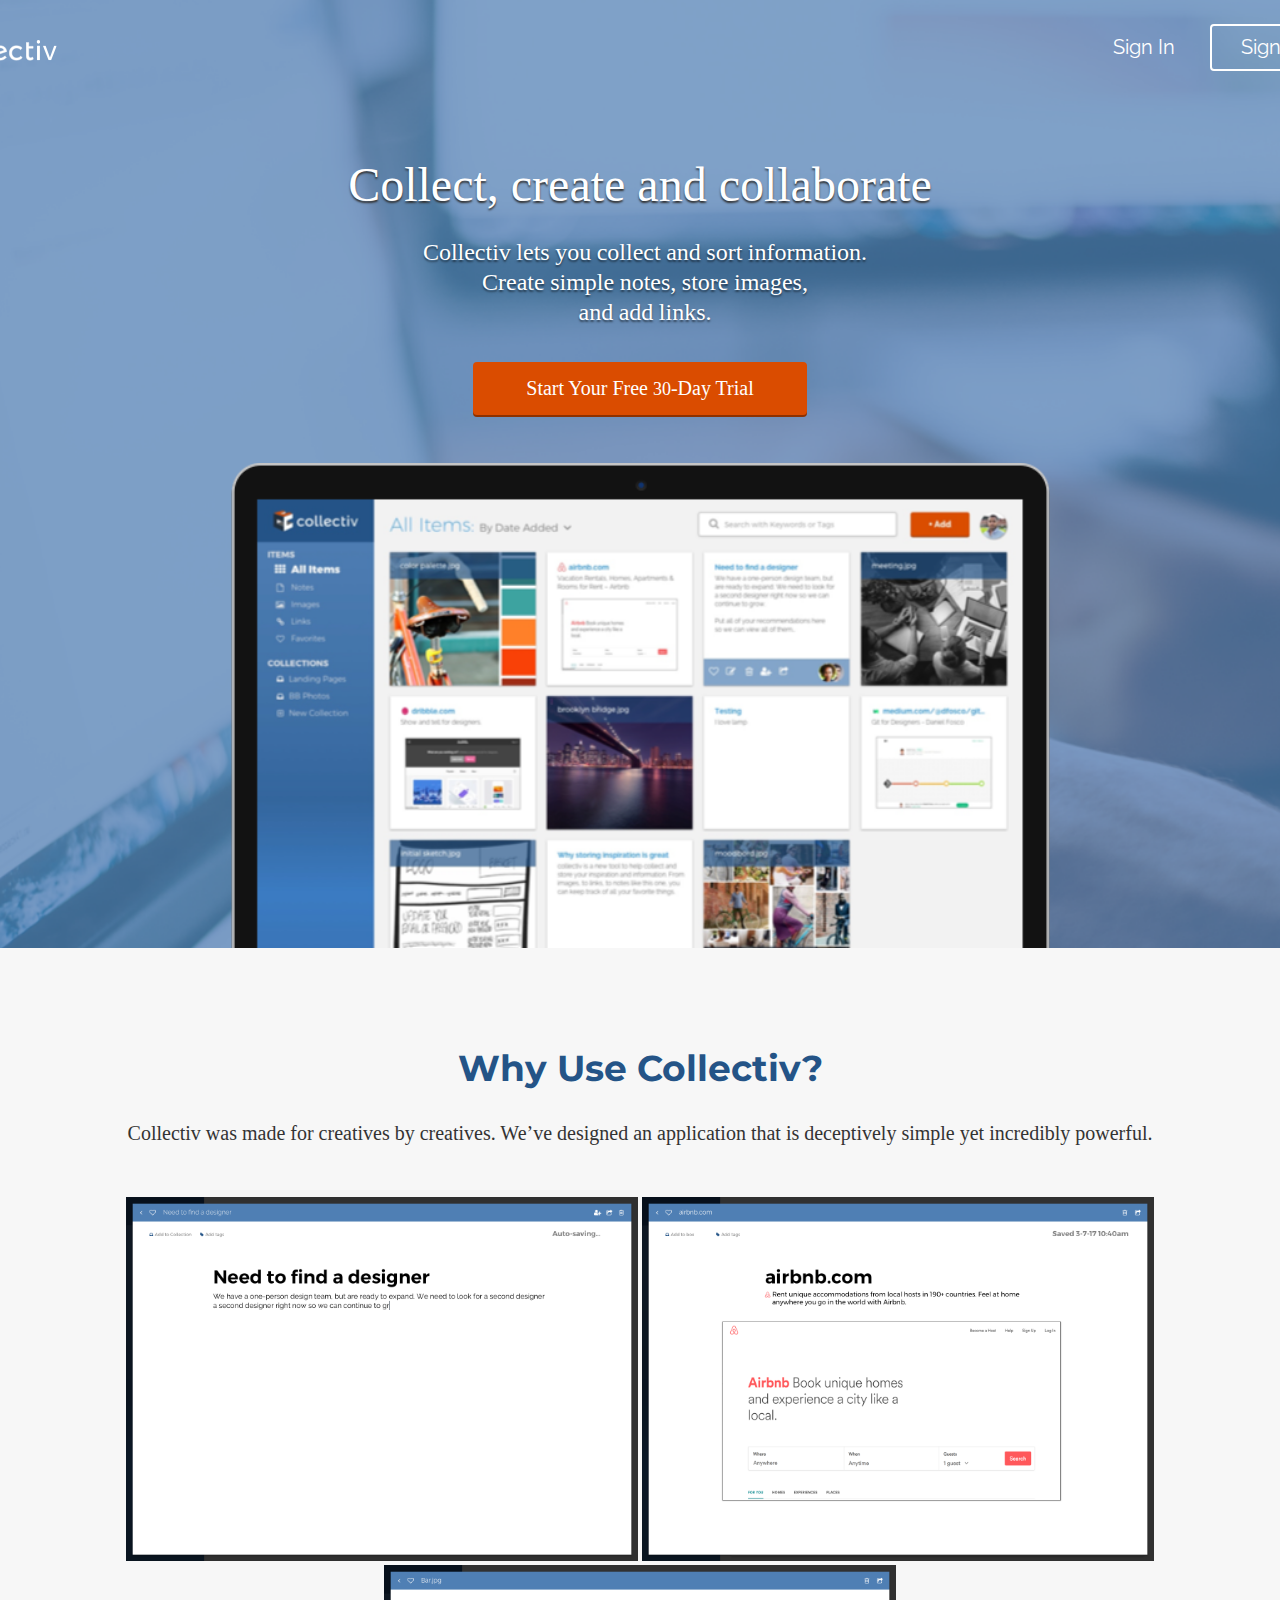
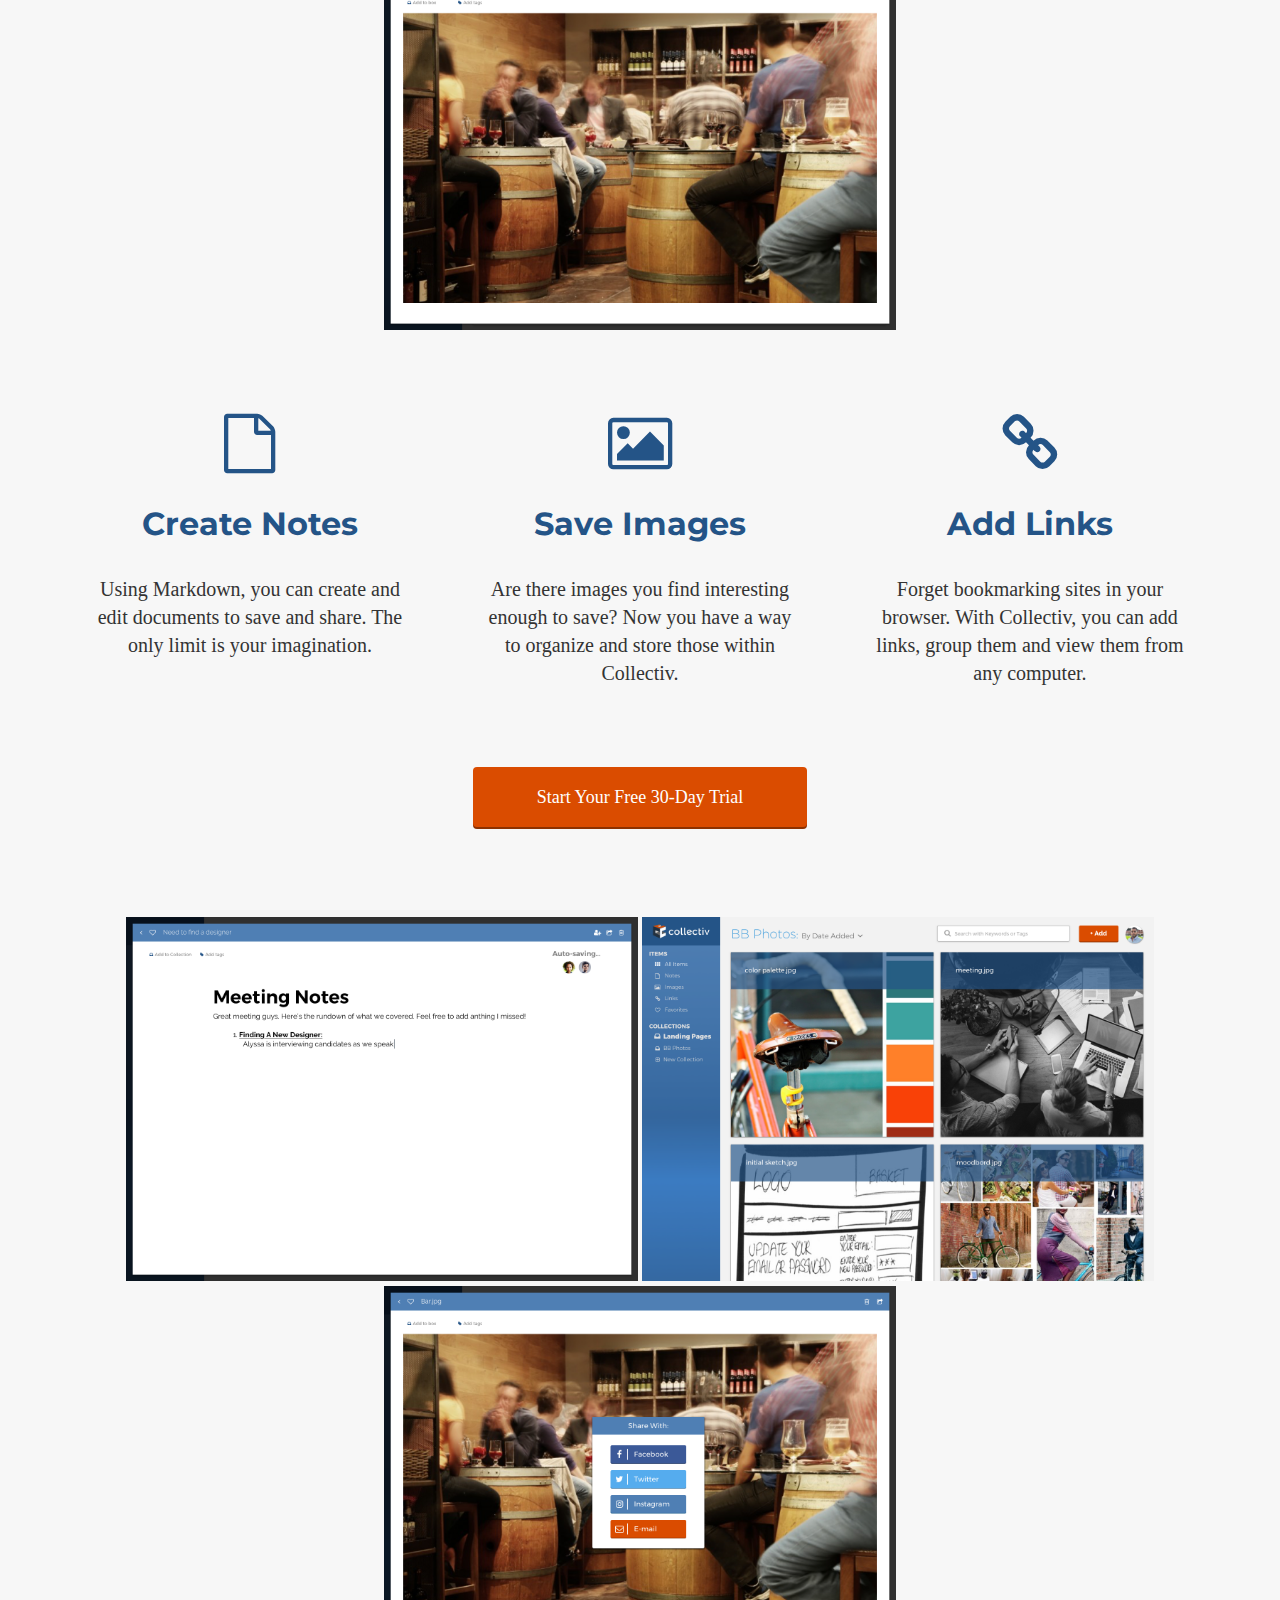
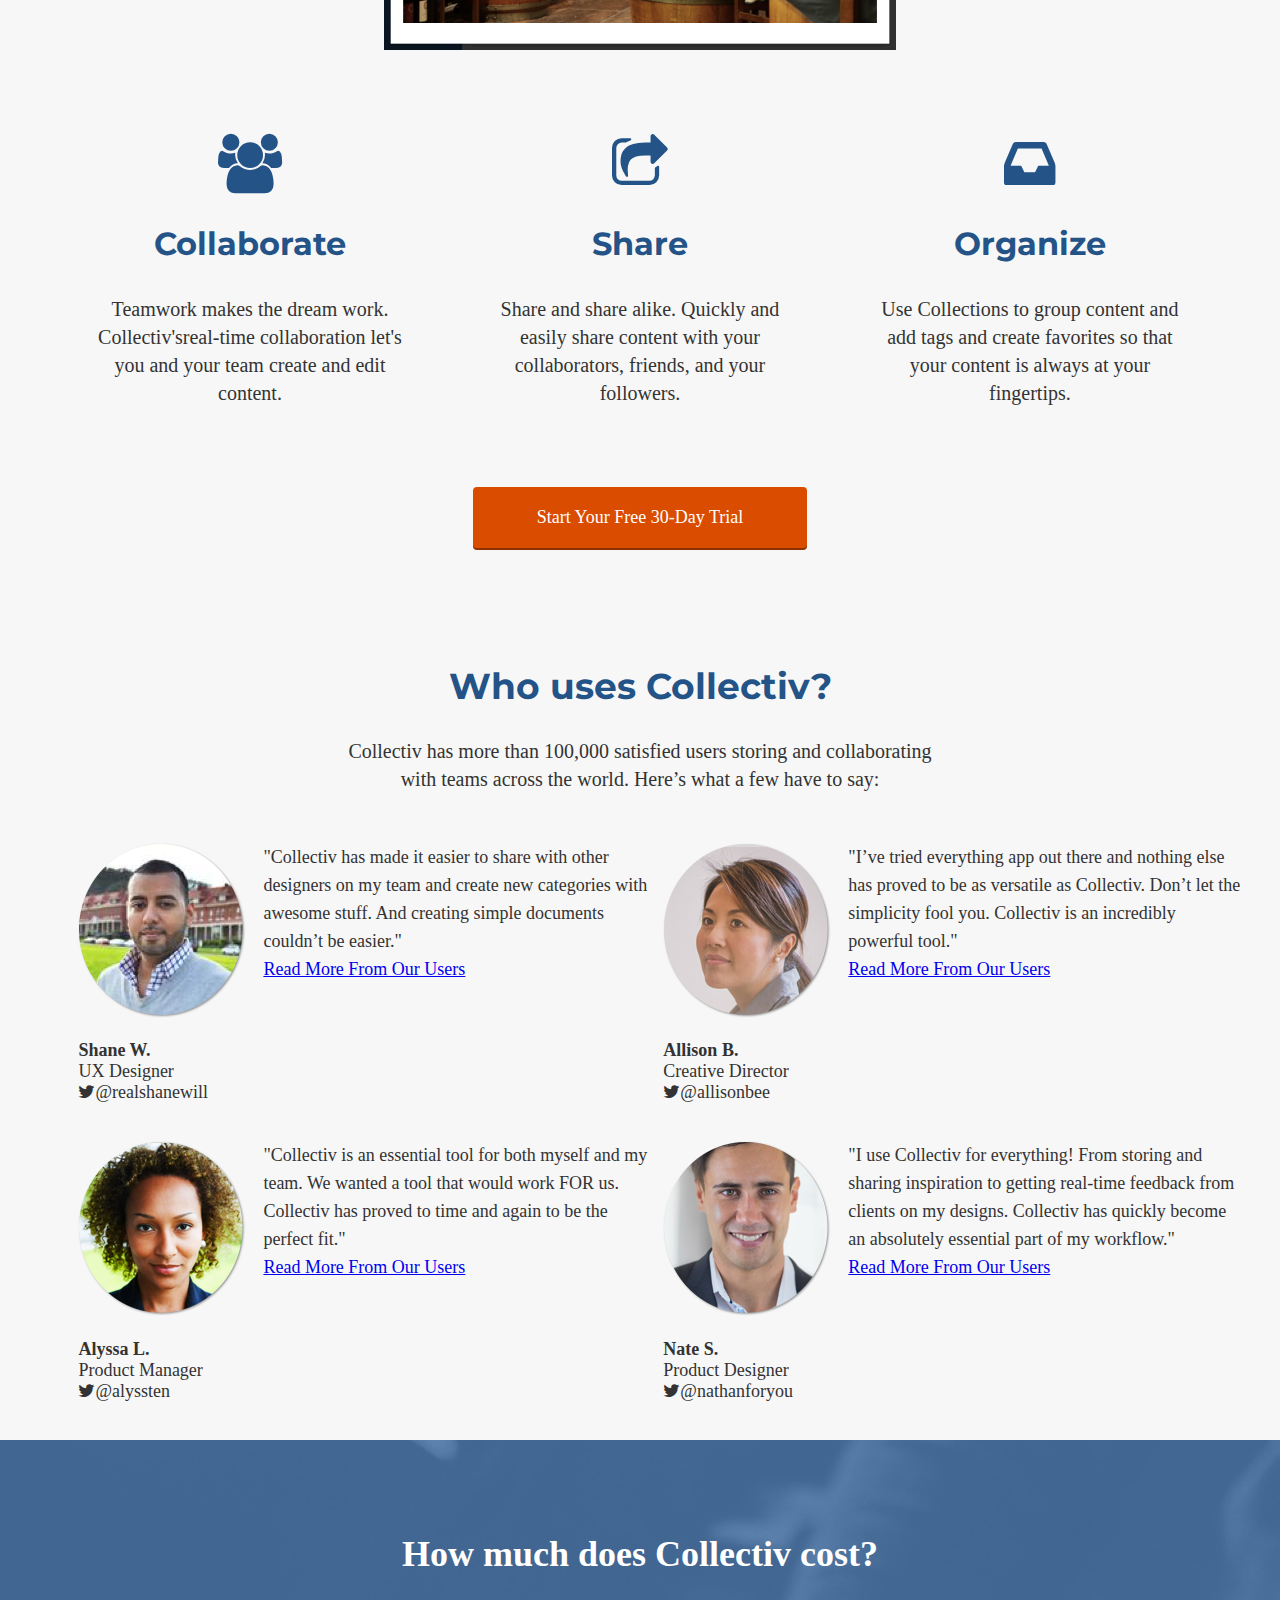
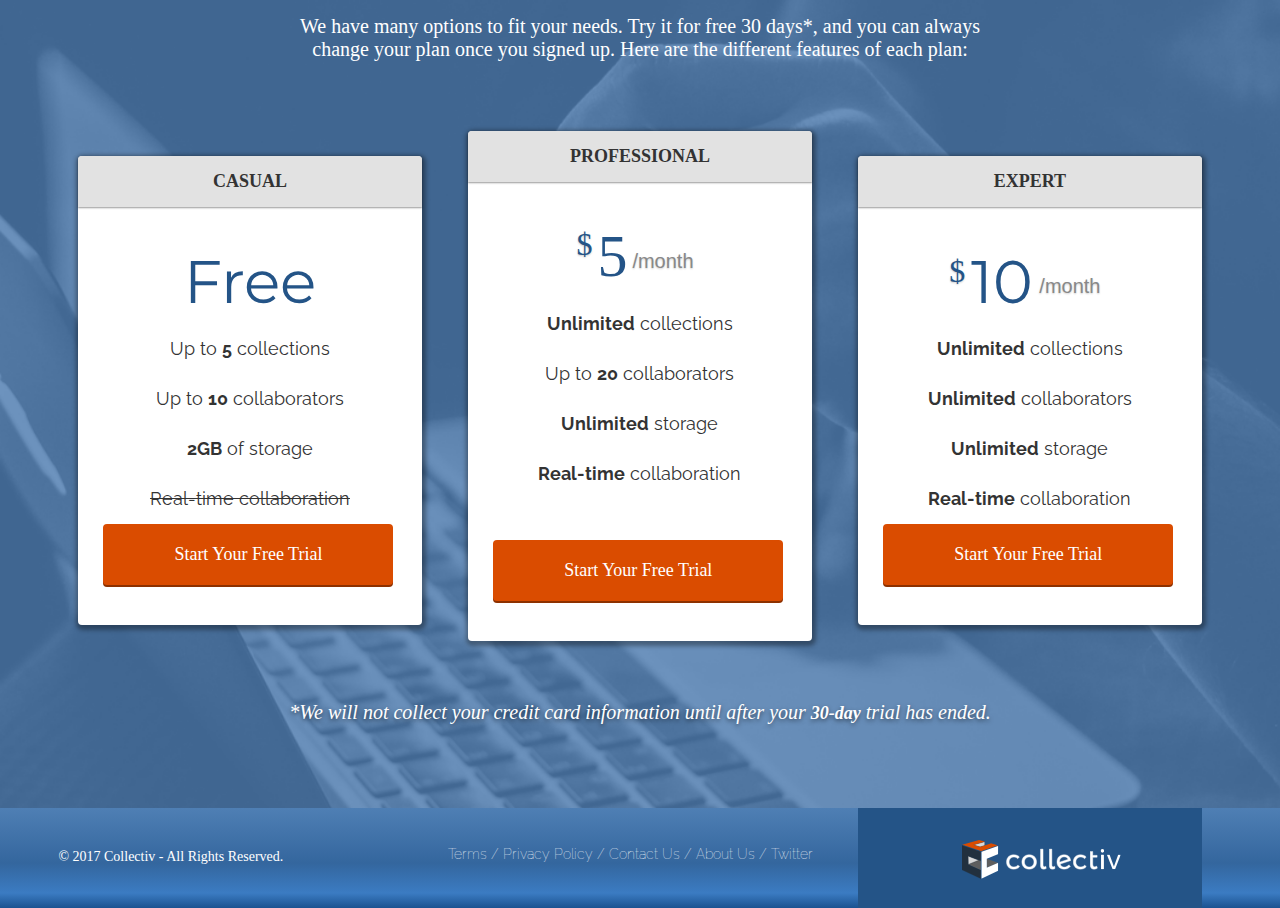
==== commit acf2e470: "created #menu-settings id" ====
--- a/index.html
+++ b/index.html
@@ -34,7 +34,7 @@
           <h1 class="animated fadeIn">Collect, create and collaborate</h1>
           <p id="subhead">
             Collectiv lets you collect and sort information. </br>
-            Create simple notes, store images and add links.
+            Create simple notes, store images, </br>and add links.
           </p>
           <a href="signup.html" class="btn"> Start Your Free <span>30</span>-Day Trial</a>
           <img src="images/dashboard.png" alt="Collectiv" />
@@ -107,28 +107,28 @@
         </div>
         <ul class="container">
           <li class="one-half">
-            <blockquote>"Collectiv has made it easier to share with other designers on my team and create new categories with awesome stuff. And creating simple documents couldn’t be easier."<span> <a href="">Read More From Our Users</a></span></blockquote>
+            <blockquote>"Collectiv has made it easier to share with other designers on my team and create new categories with awesome stuff. And creating simple documents couldn’t be easier."<span> </br><a href="#">Read More From Our Users</a></span></blockquote>
             <img src="images/Avatar - Shane.png" alt="Shane W." />
             <p class="name"><strong>Shane W.</strong></br>UX Designer</br>
             <i class="fa fa-twitter"></i>@realshanewill
             </p>
           </li>
           <li class="one-half">
-            <blockquote>"I’ve tried everything app out there and nothing else has proved to be as versatile as Collectiv. Don’t let the simplicity fool you. Collectiv is an incredibly powerful tool." <span><a href="">Read More From Our Users</a></span></blockquote>
+            <blockquote>"I’ve tried everything app out there and nothing else has proved to be as versatile as Collectiv. Don’t let the simplicity fool you. Collectiv is an incredibly powerful tool." <span></br><a href="#">Read More From Our Users</a></span></blockquote>
             <img src="images/Avatar - Allison B.png" alt="Shane W." />
             <p class="name"><strong>Allison B.</strong></br>Creative Director</br>
             <i class="fa fa-twitter"></i>@allisonbee
             </p>
           </li>
           <li class="one-half">
-            <blockquote>"Collectiv is an essential tool for both myself and my team. We wanted a tool that would work FOR us. Collectiv has proved to time and again to be the perfect fit." <span><a href="">Read More From Our Users</a></span></blockquote>
+            <blockquote>"Collectiv is an essential tool for both myself and my team. We wanted a tool that would work FOR us. Collectiv has proved to time and again to be the perfect fit." <span></br><a href="#">Read More From Our Users</a></span></blockquote>
             <img src="images/Avatar - Alyssa.png" alt="Shane W." />
             <p class="name"><strong>Alyssa L.</strong></br>Product Manager</br>
             <i class="fa fa-twitter"></i>@alyssten
             </p>
           </li>
           <li class="one-half">
-            <blockquote>"I use Collectiv for everything! From storing and sharing inspiration to getting real-time feedback from clients on my designs. Collectiv has quickly become an absolutely essential part of my workflow." <span><a href="">Read More From Our Users</a></span></blockquote>
+            <blockquote>"I use Collectiv for everything! From storing and sharing inspiration to getting real-time feedback from clients on my designs. Collectiv has quickly become an absolutely essential part of my workflow." <span></br><a href="#">Read More From Our Users</a></span></blockquote>
             <img src="images/Avatar - Nate.png" alt="Shane W." />
             <p class="name"><strong>Nate S.</strong></br>Product Designer</br>
             <i class="fa fa-twitter"></i>@nathanforyou
--- a/css/style.css
+++ b/css/style.css
@@ -31,7 +31,9 @@
 li {
   list-style-type: none;
 }
+
 /* Grid */
+
 .container {
   margin-right: auto;
   margin-left: auto;
@@ -39,12 +41,12 @@
   padding-right: 15px;
   position: relative;
 }
-.container: before,
-.container: after {
+.container:: before,
+.container:: after {
   content: " ";
   display: table;
 }
-.container: after {
+.container:: after {
   clear: both;
 }
 .one-half, .one-third {
@@ -55,40 +57,38 @@
   margin: 0 2% 20px;
 }
 
-/* Media Queries */
-
-@media (min-width: 480px) {
-  header .container {
-    width: 360px;
-  }
-  header nav .one-half > a {
-    margin-left: 95px;
+/* Header */
+
+  header nav .one-half .site-logo img {
+    margin-top: 15px;
+    margin-left: 190px;
   }
   header nav ul > li {
     list-style-type: none;
     width: 100px;
     font-size: 20px;
     padding: 30px 20px;
-    margin: 0px;
-    display: inline-table !important;
+    display: inline-block;
+  }
+  header nav .one-half > ul {
+    margin: 0px 0px;
   }
   header .container > .one-half > ul {
-    width: 300px !important;
-    margin: 0px -65px !important;
+    width: 335px;
     padding: 20px 20px 0px 20px;
     display: flex;
     flex-direction: column;
   }
   header .container > .one-half > ul > li:first-child {
     order: 2;
+    margin: 0px 10px;
   }
   header .container > .one-half > ul > li:nth-child(2) {
     order: 1;
-    margin: 0px 20px;
-  }
-
-  .container.hero img {
-    width: 100%;
+    margin: 0px 15px;
+  }
+  .container > img {
+    width: 80%;
   }
   .container.hero h1 {
     font-size: 2em;
@@ -98,10 +98,10 @@
     display: none;
   }
   .container.hero > #subhead {
-    font-size: 1em;
+    font-size: 1.2em;
     text-align: center;
     word-spacing: -0.5px;
-    line-height: 20px;
+    line-height: 25px;
   }
   .container.hero > a {
     width: 200px;
@@ -112,32 +112,82 @@
   .container.hero > .btn > span {
     font-size: 14px;
   }
-  .container.hero br {
-    display: none;
-  }
-
   .one-half > ul {
     display: inline;
     text-align: center;
     float: center;
   }
-
-
-  /* Benefits Mobile */
-
   .benefits > .container {
     padding-top: 30px;
   }
   .benefits > .container br {
     display: none;
   }
-}
+
+/* Media Queries */
 
 @media (min-width: 768px) {
   .container {
     width: 750px;
   }
-
+  header nav .one-half .site-logo img {
+    display: block;
+    margin-left: auto;
+    margin-right: auto;
+  }
+  header nav ul > li {
+    list-style-type: none;
+    font-size: 20px;
+    padding: 20px 0px;
+    display: inline-block;
+  }
+  header .container > .one-half > ul {
+    width: 390px;
+    padding: 10px 20px 0px 20px;
+    margin: 20px 15px;
+    display: flex;
+    flex-direction: column;
+  }
+  header .container > .one-half > ul > li:first-child {
+    order: 2;
+  }
+  header .container > .one-half > ul > li:nth-child(2) {
+    order: 1;
+    margin: 0px 0px 10px 0px;
+  }
+  .container > img {
+    width: 70%;
+  }
+  .container.hero h1 {
+    font-size: 2.5em;
+    padding-bottom: 10px;
+    padding-top: 30px;
+  }
+  .container.hero > #subhead {
+    font-size: 1.5em;
+    text-align: center;
+    word-spacing: -0.5px;
+    line-height: 30px;
+  }
+  .container.hero > a {
+    width: 294px;
+    font-size: 20px;
+    padding: 15px 20px;
+  }
+  .container.hero > .btn > span {
+    font-size: 18px;
+  }
+  .one-half > ul {
+    display: inline;
+    text-align: center;
+    float: center;
+  }
+  .benefits > .container {
+    padding-top: 30px;
+  }
+  .benefits > .container br {
+    display: none;
+  }
 }
 
 @media (min-width: 992px) {
@@ -150,11 +200,56 @@
   .one-third {
     width: 29.33333%;
   }
+  header nav .one-half .site-logo img {
+    margin-left: 30px;
+    padding-left: 0px;
+    margin-top: 15px;
+  }
+  .container.hero h1 {
+    font-size: 3em;
+    padding-bottom: 10px;
+    padding-top: 30px;
+  }
+  .container.hero > #subhead {
+    font-size: 1.5em;
+    text-align: center;
+    word-spacing: -0.5px;
+    line-height: 30px;
+  }
+  .container.hero > a {
+    width: 294px;
+    font-size: 20px;
+    padding: 15px 20px;
+}
+  header nav .one-half > ul {
+    margin: 0px 10px;
+}
+  header .container > .one-half > ul {
+    width: 335px;
+    padding: 0px;
+    display: inline-block;
+    margin-right: 20px;
+    margin-top: 0px;
+}
 }
 
 @media (min-width: 1200px) {
   .container {
     width: 1170px;
+  }
+  header nav .one-half .site-logo img {
+    margin-left: -180px;
+    padding-left: 0px;
+  }
+  header nav .one-half > ul {
+    margin: 0px 10px;
+  }
+  header .container > .one-half > ul {
+    width: 335px;
+    padding: 0px 20px;
+    display: inline-block;
+    margin-right: -200px;
+    margin-top: 0;
   }
 }
 
@@ -213,7 +308,7 @@
 font-size: 22px;
 line-height: 26px;
 font-weight: 100px;
-margin: 10px 0 40px;
+margin: 15px 0px 35px 10px;
 }
 header .hero img {
   display: block;
@@ -316,12 +411,12 @@
 font-size: 18px;
 color: #333333;
 position: absolute;
-padding-left: 190px;
+padding-left: 180px;
 letter-spacing: 0px;
 line-height: 28px;
 float: right;
 clear: left;
-margin: 0px -50px 0px 0px;
+margin: 0px -40px 0px 5px;
 }
 .testimonials span {
   font-family: Raleway-Regular;
@@ -378,6 +473,7 @@
 .box.middle {
   min-height: 500px;
   margin-top: 0px;
+  padding-bottom: 10px;
 }
 .box h3{
   font-family: Raleway-Bold;
@@ -458,7 +554,7 @@
 font-size: 18px;
 color: #FFFFFF;
 letter-spacing: 0;
-padding: 20px;
+padding: 20px ;
 text-decoration: none;
 position: absolute;
 bottom: 40px;
@@ -511,7 +607,6 @@
   display: block;
 }
 
-
 @media (min-width: 992px) {
   footer{
     background-color: #4F7FB4;
@@ -535,27 +630,84 @@
 .dashboard {
   background: #F7F7F7;
 }
-.left-nav {
-  height: 100vh;
-  width: 14.6666667%;
+.left-nav{
+  height: 100%;
+  width: 280px;
   color: #FFFFFF;
-  background: #4F7FB4;
-  background-image: linear-gradient(-180deg, rgba(79,127,180,0.25) 0%, rgba(9,63,123,0.39) 55%, rgba(33,119,213,0.43) 72%, #1B5290 100%);
-  float: left;
-  position: fixed;
-  display: block;
+  position:absolute;
+  -webkit-transition: all 0.3s ease-in-out;
+  -moz-transition: all 0.3s ease-in-out;
+  -o-transition: all 0.3s ease-in-out;
+  transition: all 0.3s ease-in-out;
+  transform: translate(-280px,0);
+  -webkit-transform: translate(-280px,0); /** Chrome & Safari **/
+  -o-transform: translate(-280px,0); /** Opera **/
+  -moz-transform: translate(-280px,0); /** Firefox **/
+}
+.left-nav.open {
+  display:block;
+   width: 200px;
+   background: #4F7FB4;
+   background-image: linear-gradient(-180deg, rgba(79,127,180,0.25) 0%, rgba(9,63,123,0.39) 55%, rgba(33,119,213,0.43) 72%, #1B5290 100%);
+   -webkit-transition: all 0.3s ease-in-out;
+   -moz-transition: all 0.3s ease-in-out;
+   -o-transition: all 0.3s ease-in-out;
+   transition: all 0.3s ease-in-out;
+   transform: translate(0,0);
+    -webkit-transform: translate(0,0); /** Chrome & Safari **/
+    -o-transform: translate(0,0); /** Opera **/
+    -moz-transform: translate(0,0); /** Firefox **/
+    z-index: 100;
+}
+.hamburger {
+   position:absolute;
+   z-index: 1000;
+   background:#4F7FB4;
+   color:#FFF;
+   text-decoration: none;
+   font-size: 22px;
+   padding: 10px 15px;
+   border-radius: 4px;
+   left: 5px;
+   top: 15px;
+}
+@media (min-width: 992px) {
+  .left-nav {
+    height: 100vh;
+    width: 14.6666667%;
+    color: #FFFFFF;
+    background: #4F7FB4;
+    background-image: linear-gradient(-180deg, rgba(79,127,180,0.25) 0%, rgba(9,63,123,0.39) 55%, rgba(33,119,213,0.43) 72%, #1B5290 100%);
+    float: left;
+    position: fixed;
+    display: block;
+    transform: translate(0,0);
+      -webkit-transform: translate(0,0); /** Chrome & Safari **/
+      -o-transform: translate(0,0); /** Opera **/
+      -moz-transform: translate(0,0); /** Firefox **/
+}
+  .left-nav.open{
+    width: 14.66666667%;
+    transform: translate(0,0);
+      -webkit-transform: translate(0,0); /** Chrome & Safari **/
+      -o-transform: translate(0,0); /** Opera **/
+      -moz-transform: translate(0,0); /** Firefox **/
+ }
+  .hamburger {
+  display: none;
+  }
 }
 .left-nav .site-logo img {
-  width: 80%;
+  width: 70%;
 }
 .left-nav .site-logo {
-  padding: 20px 0px;
+  padding: 10px 0px;
   background: #245487;
   display: block;
   text-align: center;
 }
 .left-nav .items {
-  padding: 0 6%;
+  padding: 10px 6%;
 }
 .left-nav .items p {
   font-family: Montserrat-Bold;
@@ -573,6 +725,8 @@
 .left-nav .items ul li {
   list-style-type: none;
   margin-bottom: 15px;
+  margin-left: 10px;
+  margin-right: 5px;
 }
 .left-nav .items ul li a {
   color: #FFFFFF;
@@ -585,7 +739,6 @@
   margin-right: 8px;
 }
 .left-nav .items ul .active {
-  /* All Items Notes Imag: */
 font-family: Montserrat-ExtraBold;
 font-size: 20px;
 color: #FFFFFF;
@@ -598,6 +751,40 @@
   font-weight: bold;
   font-size: 18px;
 }
+.left-nav .settings {
+  position: absolute;
+  background: #245487;
+  height: 40px;
+  width: 100%;
+  bottom: 0;
+  left: 0;
+  right: 0;
+  padding: 10px 0;
+}
+.left-nav .settings img {
+  height: 35px;
+  width: 35px;
+  margin-left: 10px;
+  display: inline-block;
+}
+.left-nav .settings p {
+  display: inline-block;
+  vertical-align: top;
+  padding-top: 8px;
+  font-weight: 400;
+  font-size: 12px;
+  margin: 0 0 0 10px;
+  padding-right: 0px;
+}
+.left-nav .settings .settings-menu li a {
+  list-style-type: none;
+  display: inline-block;
+  vertical-align: top;
+  color: #ffffff;
+  margin: -6px 15px 20px 10px;
+  font-size: 18px;
+}
+
 /* CONTENT */
 
 .content {
@@ -607,7 +794,7 @@
   position: relative;
 }
 .content .header {
-  margin: 0 1% 40px 10px;
+  margin: 0 1% -10px 10px;
 }
 .content .header h1 {
   font-family: Montserrat, Helvetica, Arial, sans-serif;
@@ -632,15 +819,6 @@
   float: left;
   display: inline-block;
 }
-.content .header > .btn {
-  width: 5em;
-  height: 0.025em;
-  margin-left: 20px;
-  margin-top: -0px;
-}
-.content .header > .btn > span {
-
-}
 .content .header i {
   color: #686868
   font-family: FontAwesome;
@@ -648,15 +826,26 @@
   color: #686868;
   letter-spacing: 0;
   margin-top: 15px;
+  float: left;
+}
+.content .header .right-header {
+  display: inline;
+}
+.content .header .right-header:after{
+  content: " ";
+  display: table;
+  clear: both;
 }
 .content .header .search-box-wrapper {
   display: inline-flex;
-  float: right;
   margin-top: 5px;
+  margin-left: 85px;
+  margin-right: 35px
+  padding-right:20px;
 }
 .content .header .search-box-input {
 height: 1em;
-width: 20em;
+width: 300px;
 background: #FFFFFF;
 border: 0.05em solid #A4A4A4;
 box-shadow: 0 1px 4px 0 rgba(164,164,164,0.50);
@@ -680,12 +869,13 @@
   border-color: #3498DB;
 }
 .content .header .search-box-button {
+  display: inline-flex;
   height: 2.15em;
   border-radius: 0px 4px 4px 0px;
   box-shadow: 0 1px 4px 0 rgba(164,164,164,0.50);
   border: 0.05em solid #A4A4A4;
   background: #E2E2E2;
-  margin-right: 0em;
+  margin-right: 2em;
   cursor: pointer;
   outline: 0;
   opacity: 0.5;
@@ -705,9 +895,25 @@
   padding: 0px;
   margin: 0px 2px;
 }
-.content .header a {
-  float: right;
-}
+.content .header .btn {
+  width: 4em;
+  margin-top: 0px;
+  padding-top: 12px;
+  padding-bottom: 10px;
+  padding-left: 20px
+  text-align: center;
+}
+.content .header .menu {
+  margin: -40px 0px 0px 20px;
+}
+
+.content .header .menu a {
+  margin-left: 20px;
+}
+
+
+/* CONTENT */
+
 .content-item {
   width: 96%;
   margin: 0 2% 25px;
@@ -774,14 +980,21 @@
      margin: 0 1% 25px;
    }
 }
-
 .item-box > img {
   position: absolute;
-  height: 100%
-  width: auto;
+  height: 100%;
+  width: 100%;
   top: 0;
   left: 0;
   right: 0;
+}
+.item-box .screenshot img {
+  position: absolute;
+  height: 50%;
+  width: 50%;
+  top: 100px;
+  left: 50px;
+  bottom: 40px;
 }
 .item-box h2 {
   font-family: Raleway;
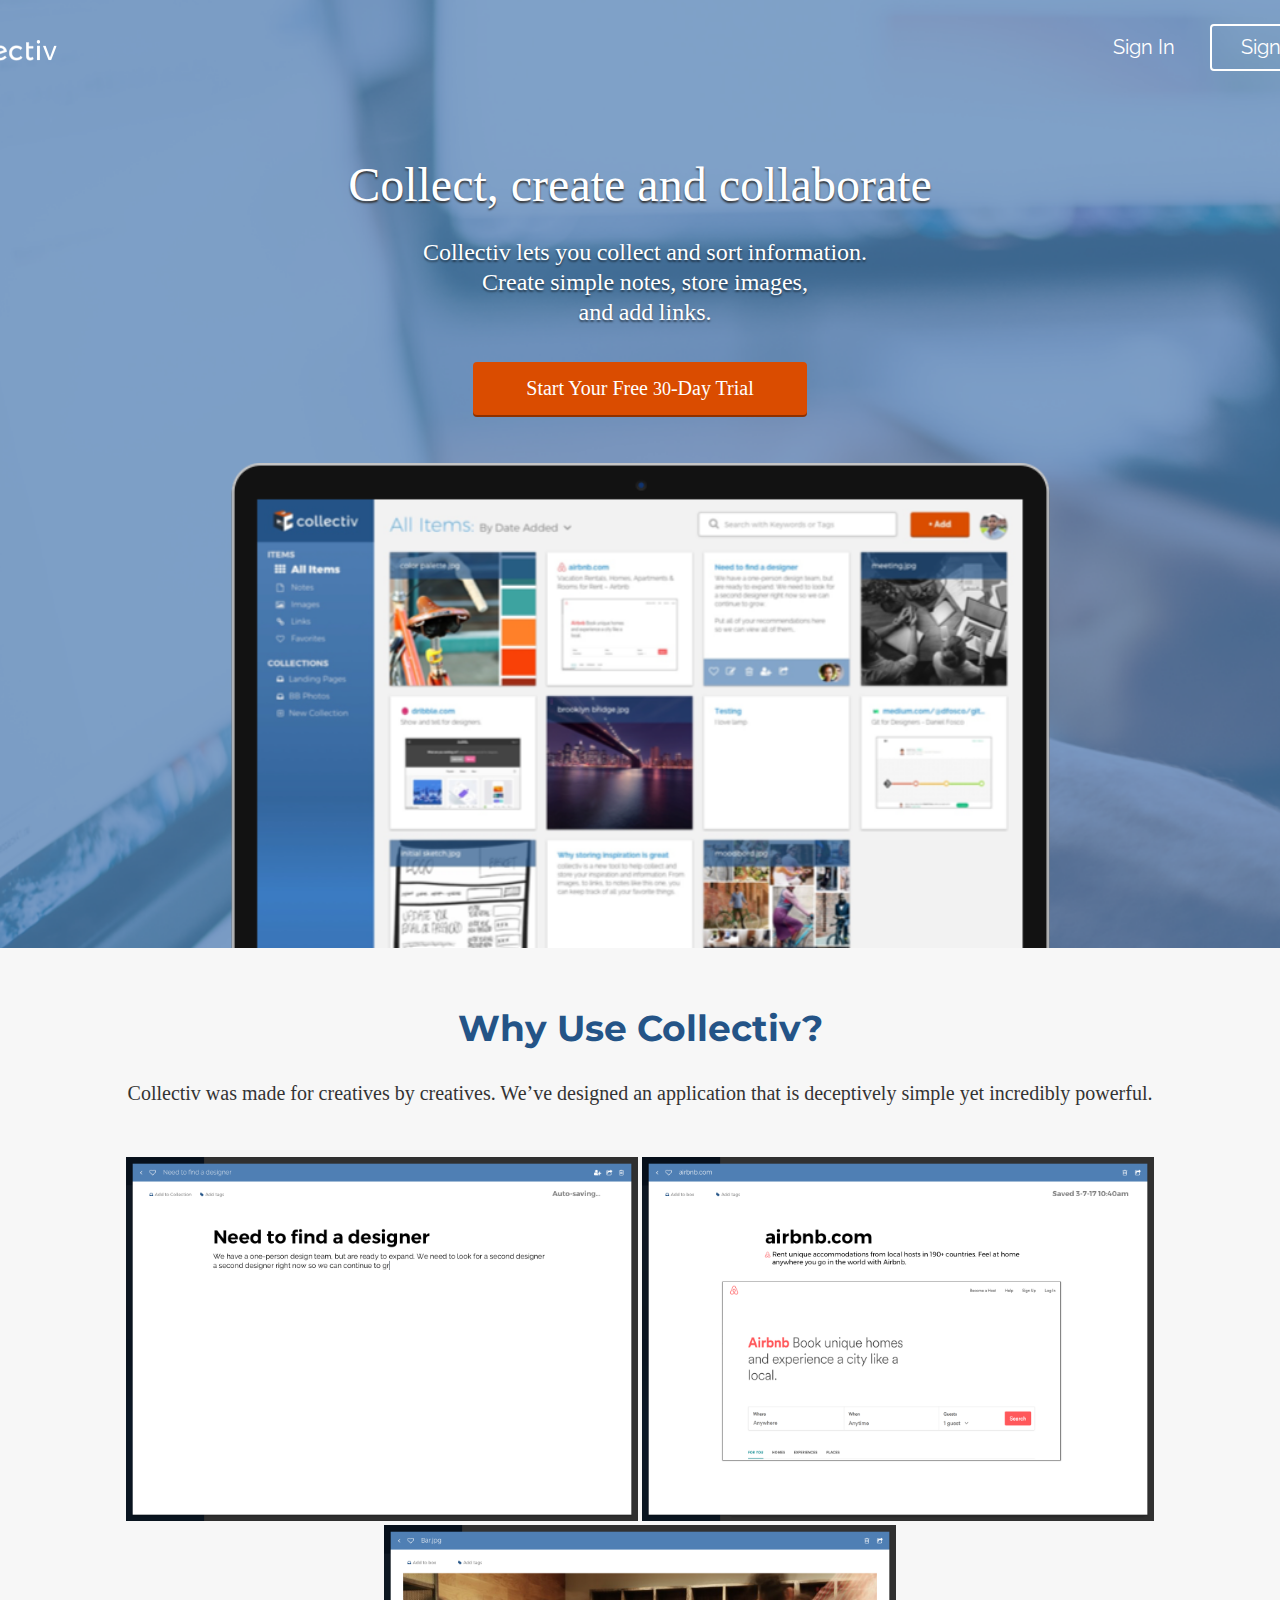
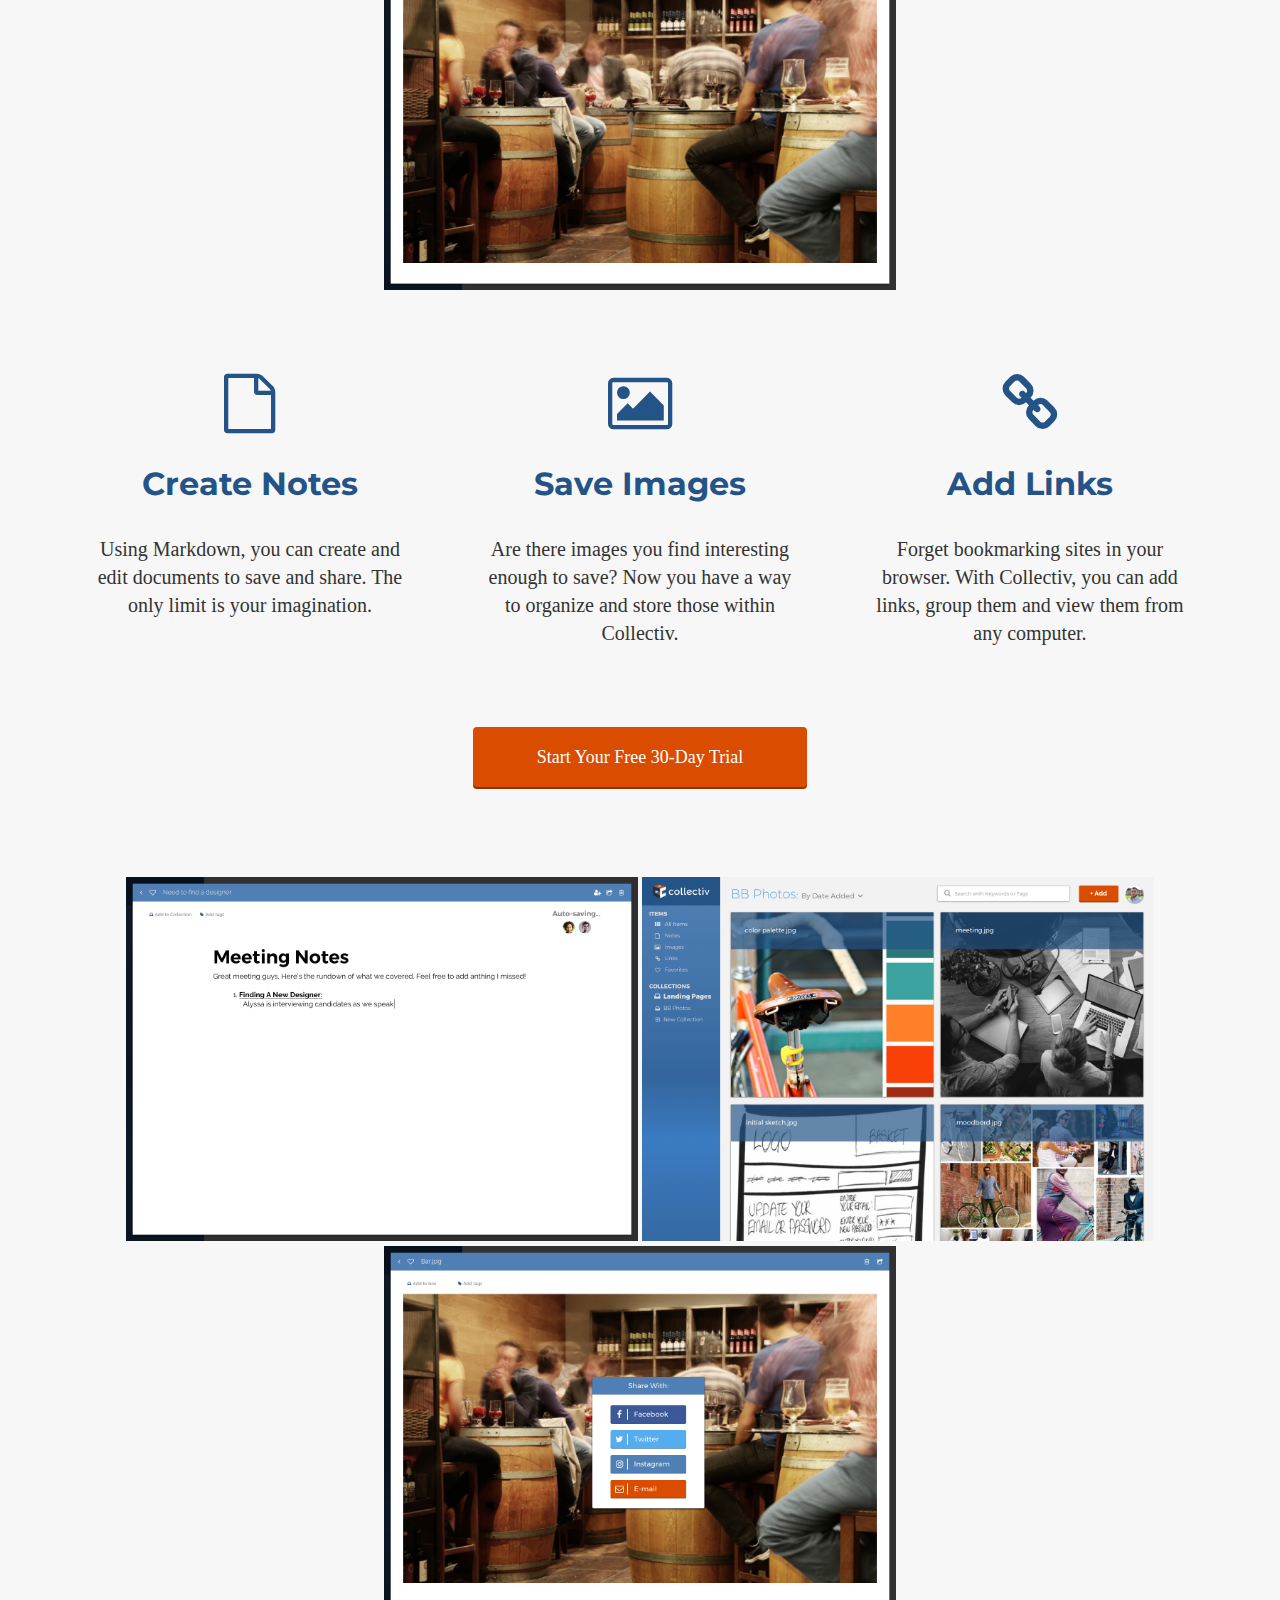
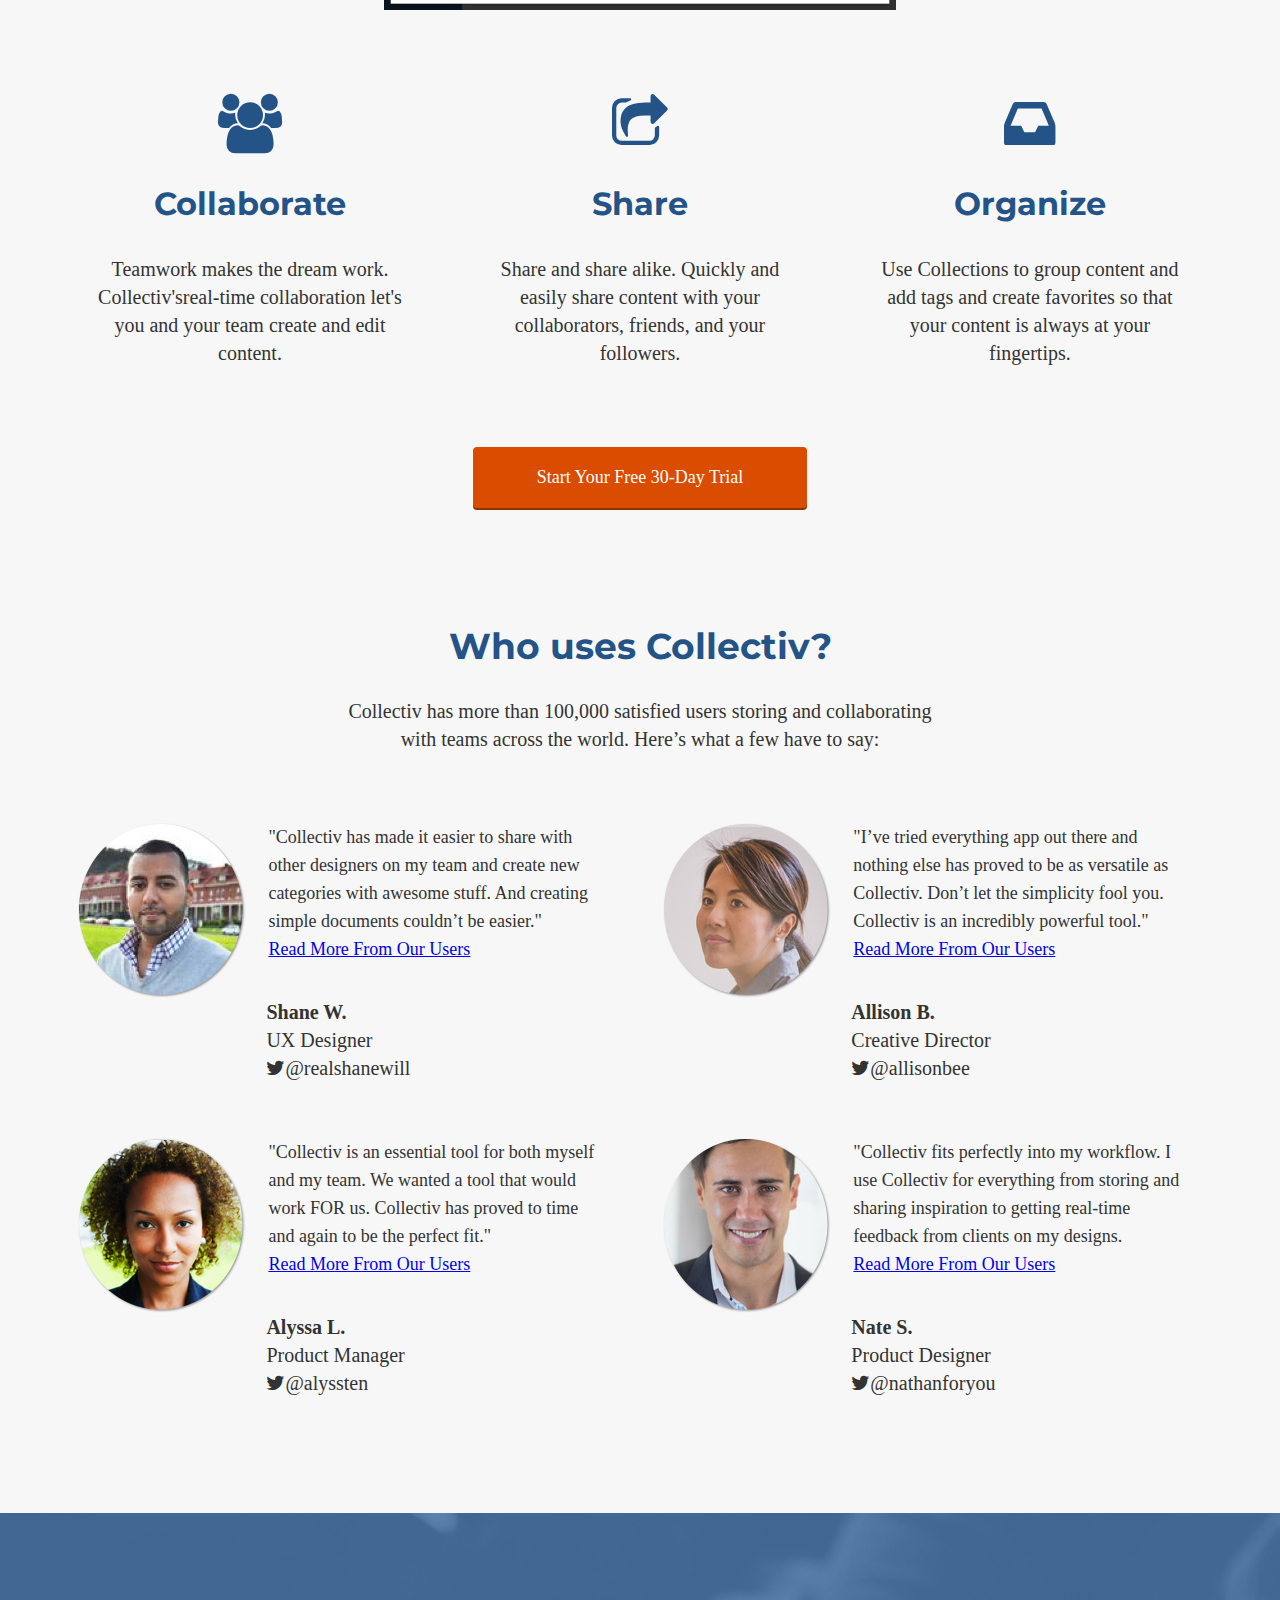
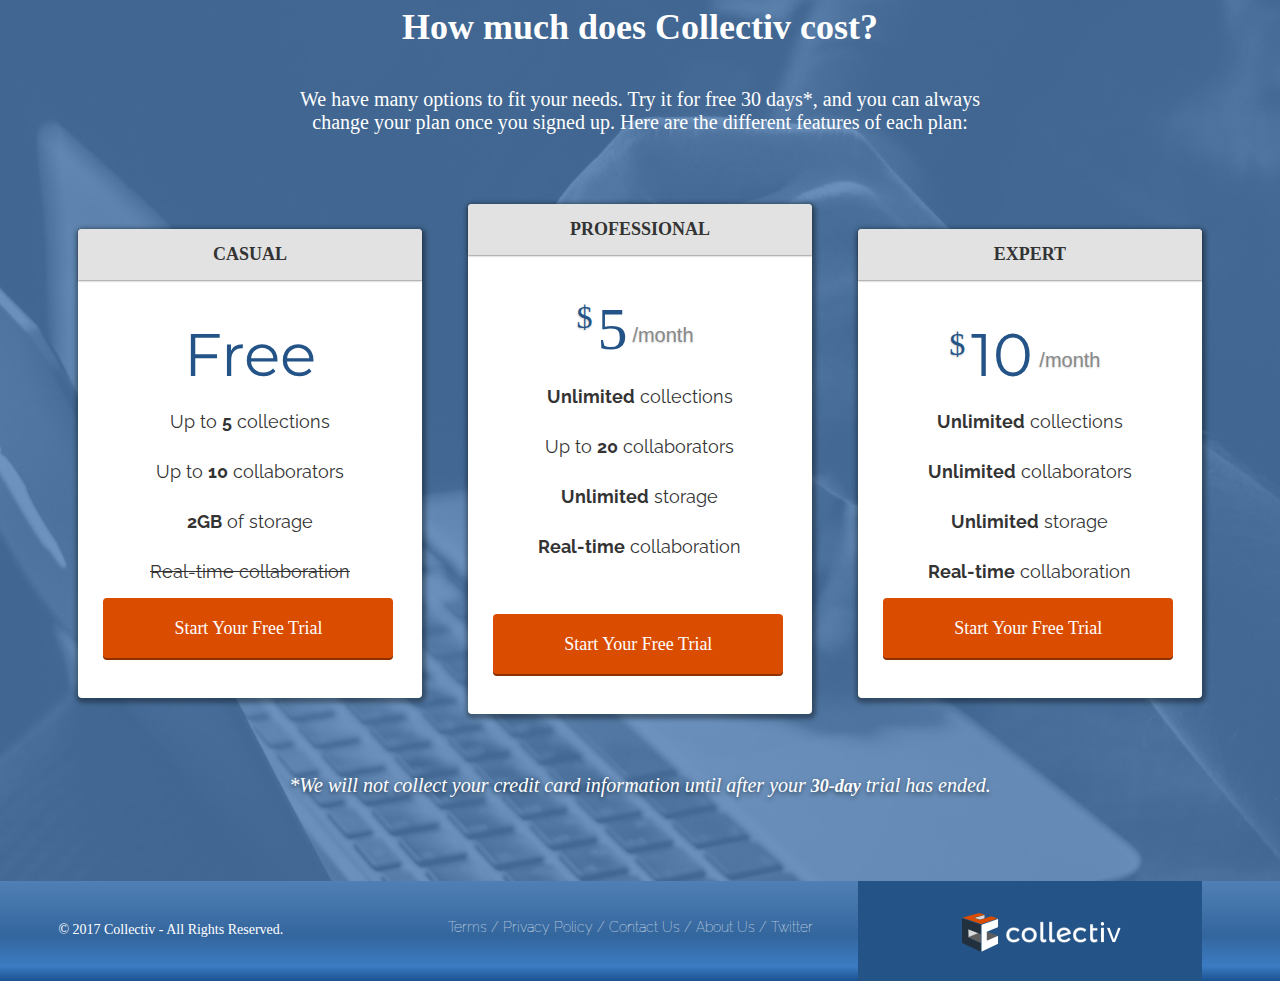
==== commit 41c8d5b3: "Semi-final push, Deploying Collectiv" ====
--- a/index.html
+++ b/index.html
@@ -46,8 +46,7 @@
       <section class="benefits">
         <div class="container">
             <h2>Why Use Collectiv?</h2>
-            <p>
-            Collectiv was made for creatives by creatives. We’ve designed an application </br> that is deceptively simple yet incredibly powerful.
+            <p>Collectiv was made for creatives by creatives. We’ve designed an application </br> that is deceptively simple yet incredibly powerful.
             </p>
           </div>
           <div class="benefits-img">
@@ -100,10 +99,10 @@
 
       <!-- Testimonials -->
       <section class="testimonials">
-        <div class="container-head">
+        <div class="container">
           <h2>Who uses Collectiv?</h2>
           <p>
-            Collectiv has more than 100,000 satisfied users storing and collaborating</br> with teams across the world. Here’s what a few have to say:</p>
+            Collectiv has more than 100,000 satisfied users storing and collaborating </br> with teams across the world. Here’s what a few have to say:</p>
         </div>
         <ul class="container">
           <li class="one-half">
@@ -127,8 +126,8 @@
             <i class="fa fa-twitter"></i>@alyssten
             </p>
           </li>
-          <li class="one-half">
-            <blockquote>"I use Collectiv for everything! From storing and sharing inspiration to getting real-time feedback from clients on my designs. Collectiv has quickly become an absolutely essential part of my workflow." <span></br><a href="#">Read More From Our Users</a></span></blockquote>
+          <li class="one-half" id="bottom">
+            <blockquote>"Collectiv fits perfectly into my workflow. I use Collectiv for everything from storing and sharing inspiration to getting real-time feedback from clients on my designs. <span></br><a href="#">Read More From Our Users</a></span></blockquote>
             <img src="images/Avatar - Nate.png" alt="Shane W." />
             <p class="name"><strong>Nate S.</strong></br>Product Designer</br>
             <i class="fa fa-twitter"></i>@nathanforyou
--- a/css/style.css
+++ b/css/style.css
@@ -185,9 +185,6 @@
   .benefits > .container {
     padding-top: 30px;
   }
-  .benefits > .container br {
-    display: none;
-  }
 }
 
 @media (min-width: 992px) {
@@ -230,7 +227,7 @@
     display: inline-block;
     margin-right: 20px;
     margin-top: 0px;
-}
+  }
 }
 
 @media (min-width: 1200px) {
@@ -344,13 +341,14 @@
   text-align: center;
   display: block;
   position: relative;
-  padding-top: 40px;
+  padding-top: 0px;
+  margin-bottom: 0px;
 }
 .benefits h2 {
   font-size: 36px;
   color: #245487;
 }
-.benefits .container p {
+.benefits p {
   font-size: 20px;
   line-height: 28px;
 }
@@ -397,11 +395,11 @@
   margin-bottom: 30px;
   color: #245487;
 }
-.testimonials .container-head p {
+.testimonials p {
   font-size: 20px;
   line-height: 28px;
 }
-.testimonials .container-head{
+.testimonials .container {
   text-align: center;
   margin-bottom: 50px;
 }
@@ -412,23 +410,34 @@
 color: #333333;
 position: absolute;
 padding-left: 180px;
+padding-bottom: 10px;
 letter-spacing: 0px;
 line-height: 28px;
 float: right;
 clear: left;
-margin: 0px -40px 0px 5px;
-}
-.testimonials span {
+text-align: left;
+margin: 20px 20px 40px 10px;
+}
+.testimonials  span {
   font-family: Raleway-Regular;
   font-size: 18px;
 }
-.testimonials .testimonials-img{
+.testimonials .one-half img{
 display: inline-block;
+margin: 20px 50px 20px 0px;
 float: left;
 }
-.testimonials .name {
-}
-
+.testimonials .one-half i {
+  margin-bottom: 20px;
+}
+.testimonials .one-half .name {
+  margin: 195px 20px 0px -30px;
+  float: left;
+  text-align: left;
+}
+.testimonials #bottom {
+  margin-bottom: 100px;
+}
 /* Pricing */
 
 .pricing {
@@ -710,17 +719,19 @@
   padding: 10px 6%;
 }
 .left-nav .items p {
-  font-family: Montserrat-Bold;
+  font-family: Montserrat;
+  font-weight: 700;
   text-transform: uppercase;
   color: #E2E2E2;
   font-size: 14px;
   line-height: 18px;
+  letter-spacing: 0.25px;
 }
 .left-nav .items ul {
   margin: 0 0 40px;
   padding: 0;
   font-family: Montserrat;
-  font-weight: 300;
+  font-weight: 100;
 }
 .left-nav .items ul li {
   list-style-type: none;
@@ -731,7 +742,8 @@
 .left-nav .items ul li a {
   color: #FFFFFF;
   text-decoration: none;
-  font-weight: 100;
+  font-family: Montserrat;
+
 }
 .left-nav .items ul li a i {
   font-size: 16px;
@@ -739,16 +751,17 @@
   margin-right: 8px;
 }
 .left-nav .items ul .active {
-font-family: Montserrat-ExtraBold;
+font-family: Montserrat;
+font-weight: 800;
 font-size: 20px;
 color: #FFFFFF;
 letter-spacing: 0;
 }
 .left-nav .items ul li a:hover {
-  font-weight: bold;
+  font-weight: 800;
 }
 .left-nav .items ul li a:active {
-  font-weight: bold;
+  font-weight: 800;
   font-size: 18px;
 }
 .left-nav .settings {
@@ -776,12 +789,12 @@
   margin: 0 0 0 10px;
   padding-right: 0px;
 }
-.left-nav .settings .settings-menu li a {
+.left-nav .settings .menu li a {
   list-style-type: none;
   display: inline-block;
   vertical-align: top;
   color: #ffffff;
-  margin: -6px 15px 20px 10px;
+  margin: -6px 10px 0px 0px;
   font-size: 18px;
 }
 
@@ -796,10 +809,13 @@
 .content .header {
   margin: 0 1% -10px 10px;
 }
-.content .header h1 {
+.content .header .left-header {
+  margin-left: -40px;
+}
+.content .header .left-header h1 {
   font-family: Montserrat, Helvetica, Arial, sans-serif;
   font-weight: 100;
-  margin: 0 0 30px;
+  margin: 0;
   font-size: 36px;
   color: #3498DB;
   letter-spacing: 0;
@@ -808,10 +824,10 @@
   display: inline-block;
   text-shadow: none;
 }
-.content .header h2 {
+.content .header .left-header h2 {
   font-family: Montserrat, Helvetica, Arial, sans-serif;
   font-weight: 200;
-  margin: 16px 10px 20px;
+  margin: 16px 10px 20px 10px;
   font-size: 20px;
   color: #686868;
   letter-spacing: 0;
@@ -819,13 +835,13 @@
   float: left;
   display: inline-block;
 }
-.content .header i {
+.content .header .left-header i {
   color: #686868
   font-family: FontAwesome;
   font-size: 24px;
-  color: #686868;
   letter-spacing: 0;
   margin-top: 15px;
+  margin-left: 0px;
   float: left;
 }
 .content .header .right-header {
@@ -836,6 +852,7 @@
   display: table;
   clear: both;
 }
+/*
 .content .header .search-box-wrapper {
   display: inline-flex;
   margin-top: 5px;
@@ -852,7 +869,6 @@
 border-radius: 4px 0px 0px 4px;
 padding: 0.5em;
 outline: 0;
-/* Search with Keywords: */
 font-family: Montserrat-Regular;
 font-size: 16px;
 color: #A4A4A4;
@@ -895,9 +911,10 @@
   padding: 0px;
   margin: 0px 2px;
 }
+*/
 .content .header .btn {
   width: 4em;
-  margin-top: 0px;
+  margin-top: 20px;
   padding-top: 12px;
   padding-bottom: 10px;
   padding-left: 20px
@@ -930,7 +947,7 @@
   padding: 20px;
 }
 .content .container {
-  margin-left: 30px;
+  margin-left: 10px;
 }
 
 /* Larger Mobile Devices */
@@ -943,7 +960,7 @@
   }
   .content {
     width: 46%;
-    margin: 0 2% 25px;
+    margin: 0 0 25px;
     float: left;
     display: block;
   }
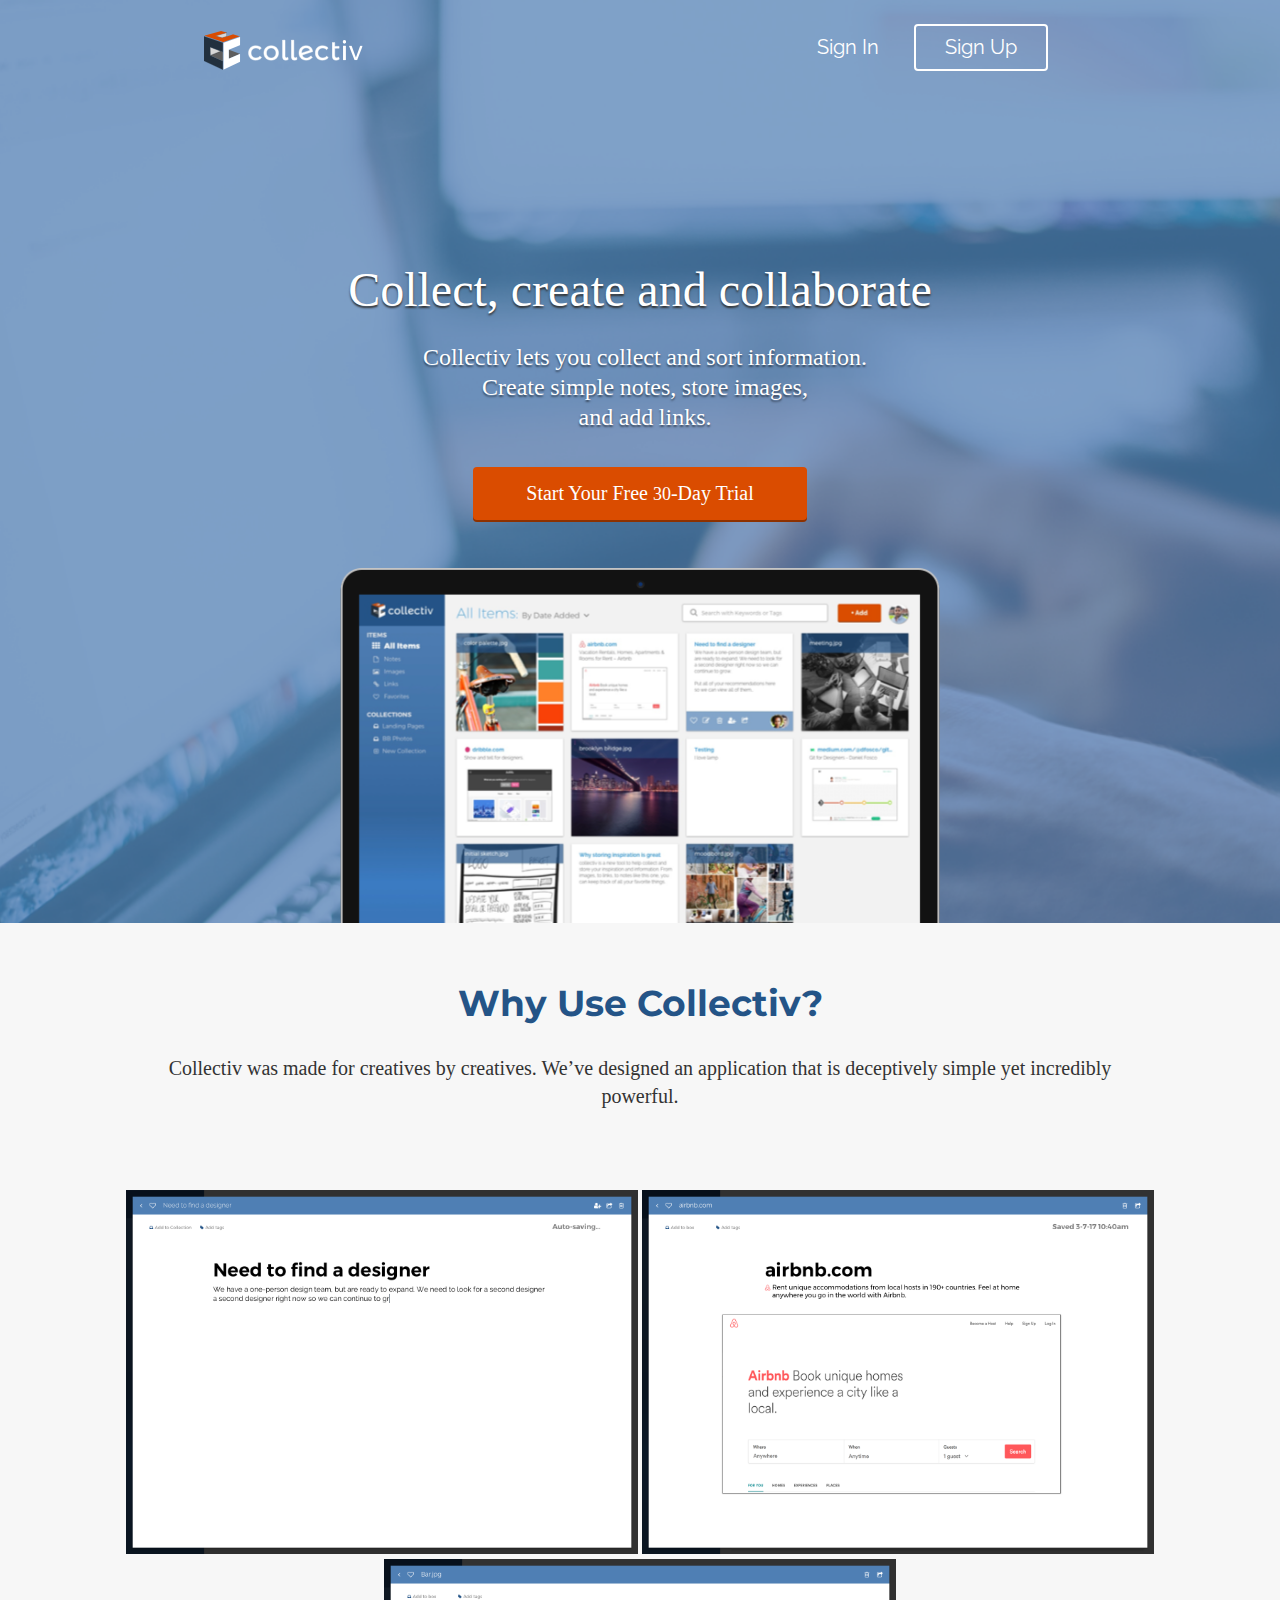
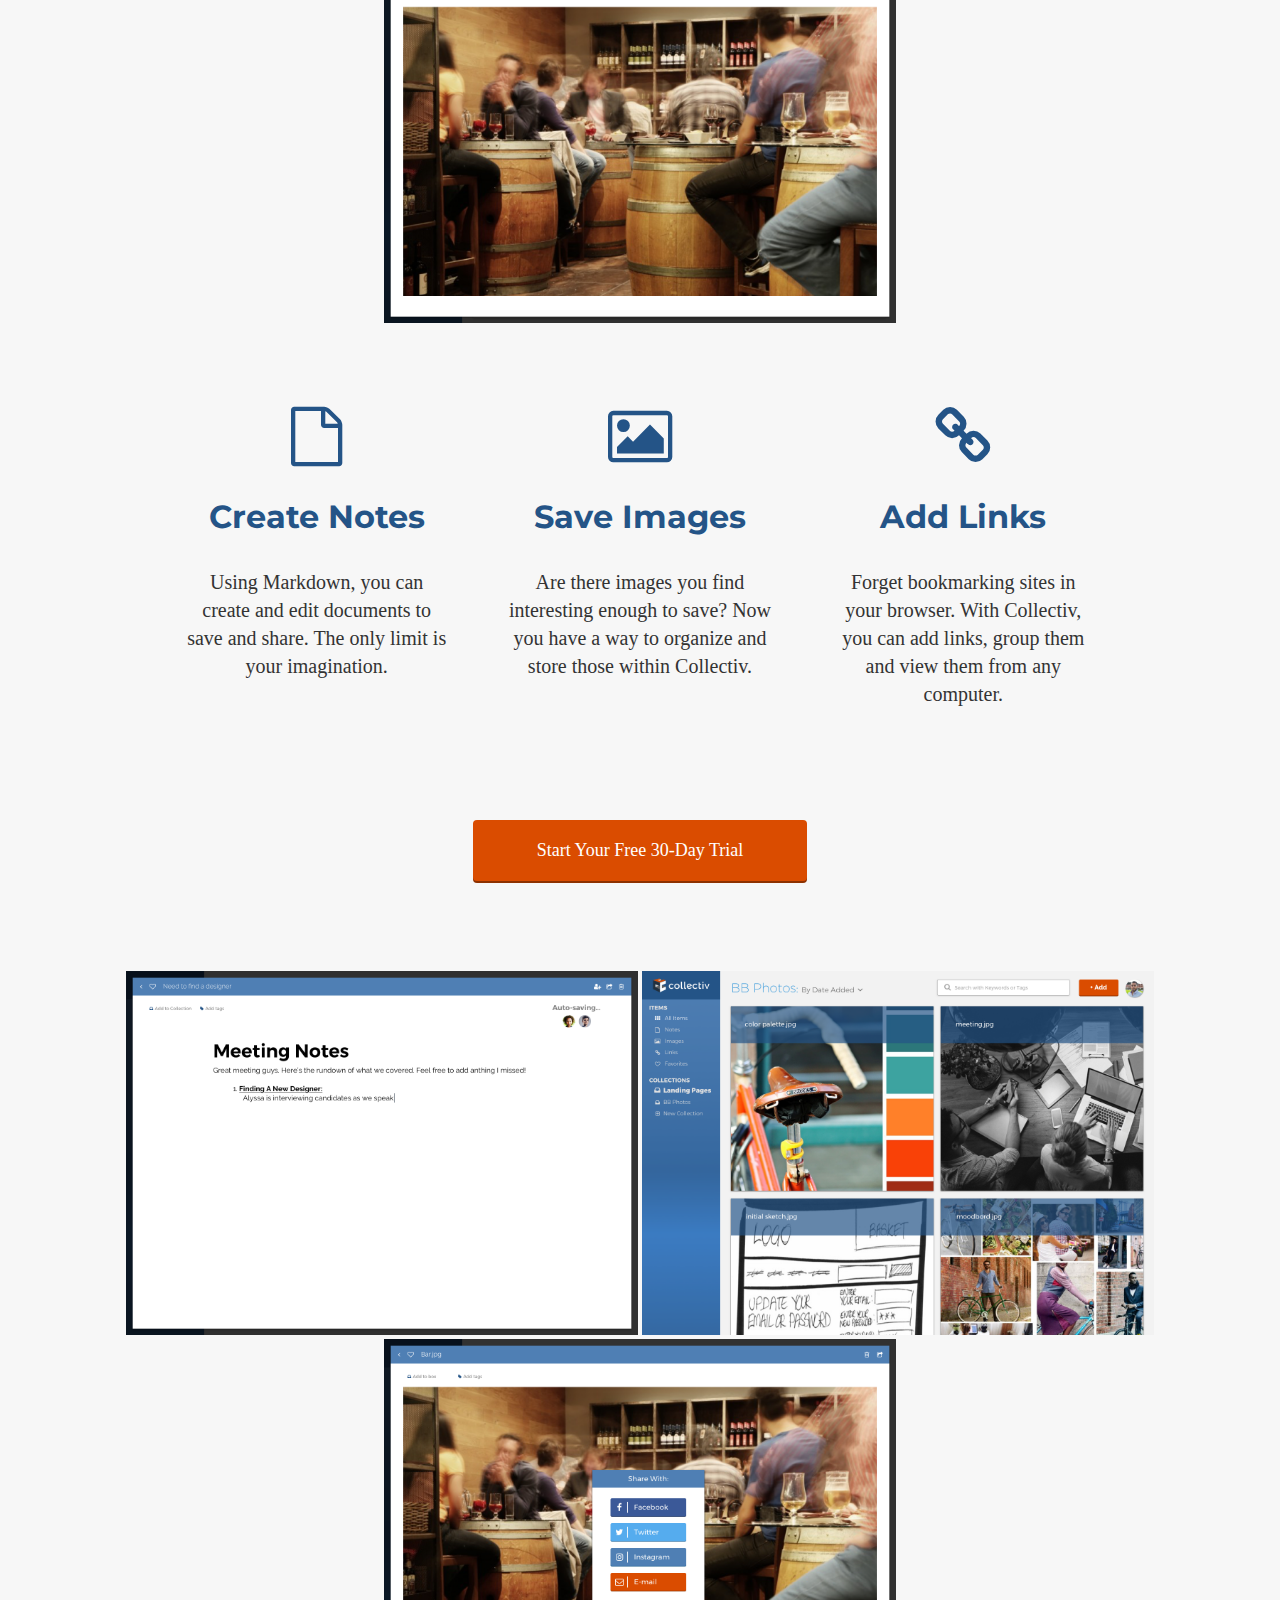
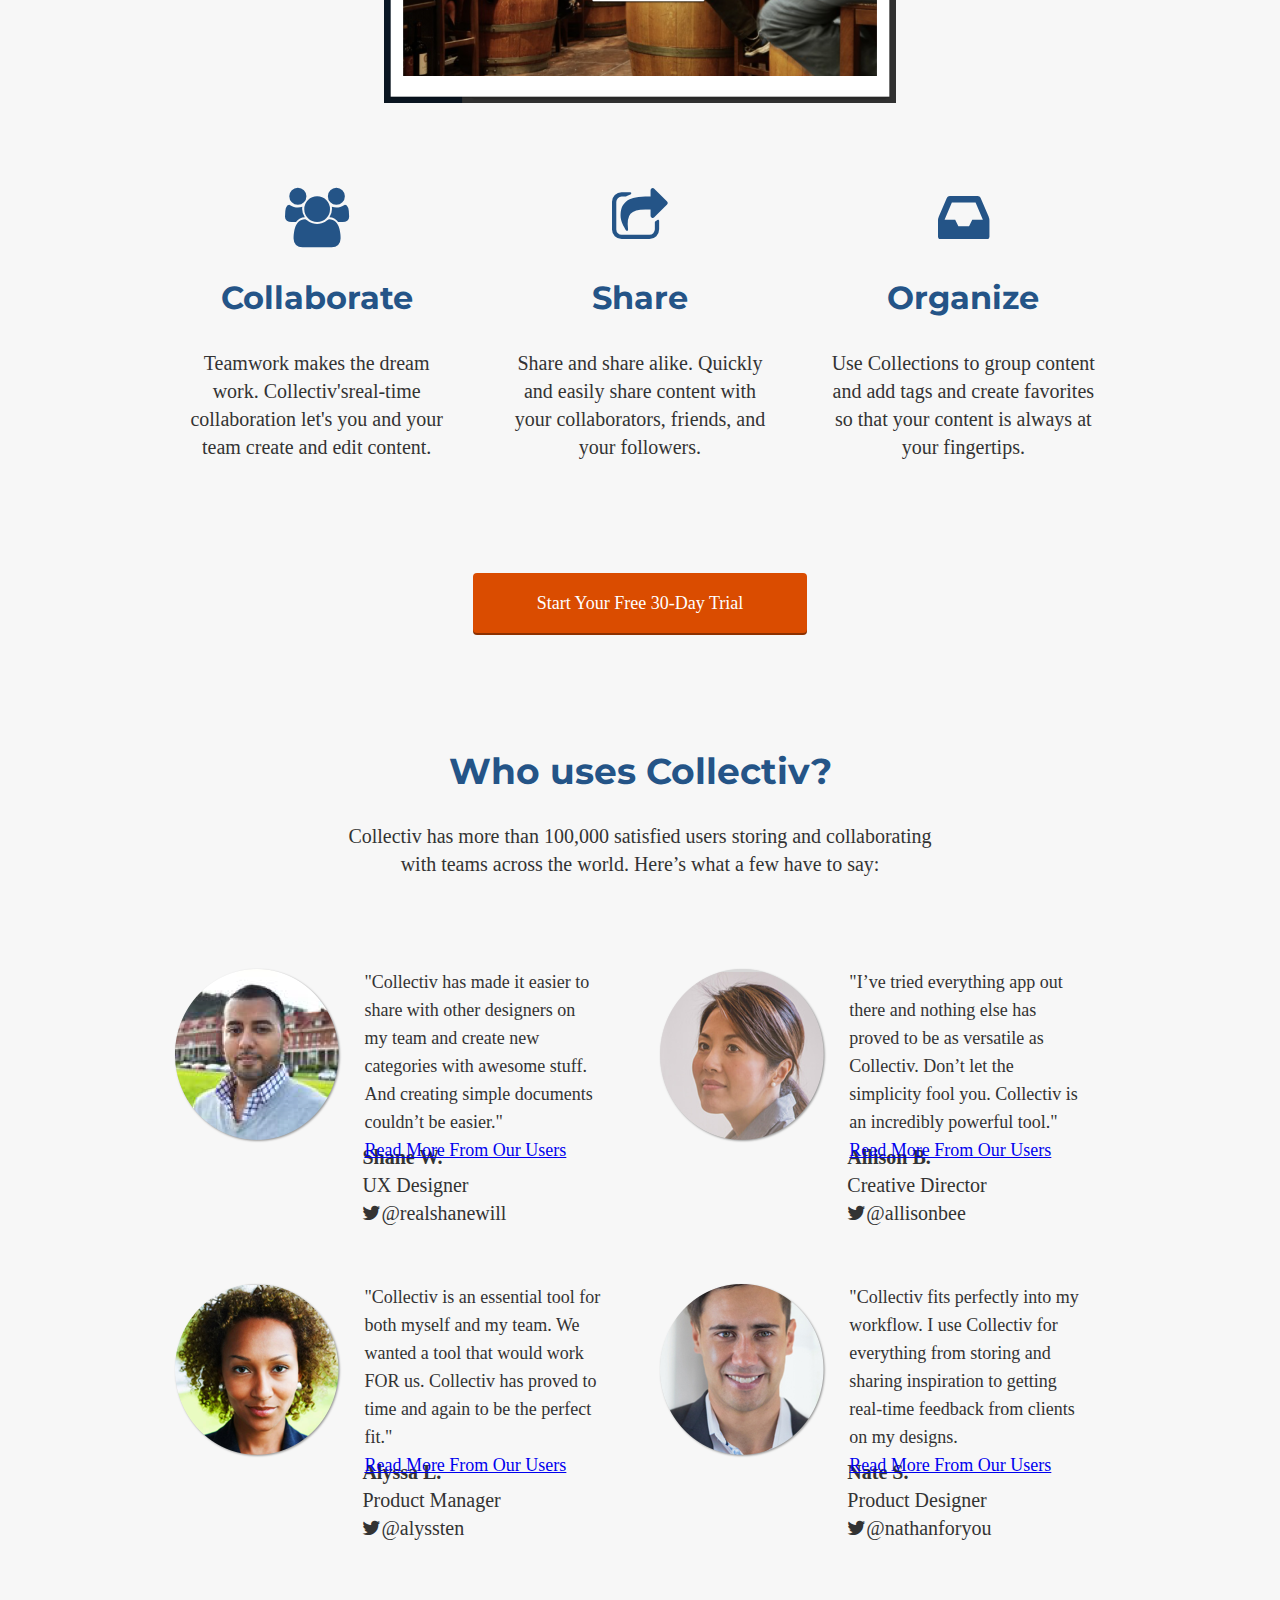
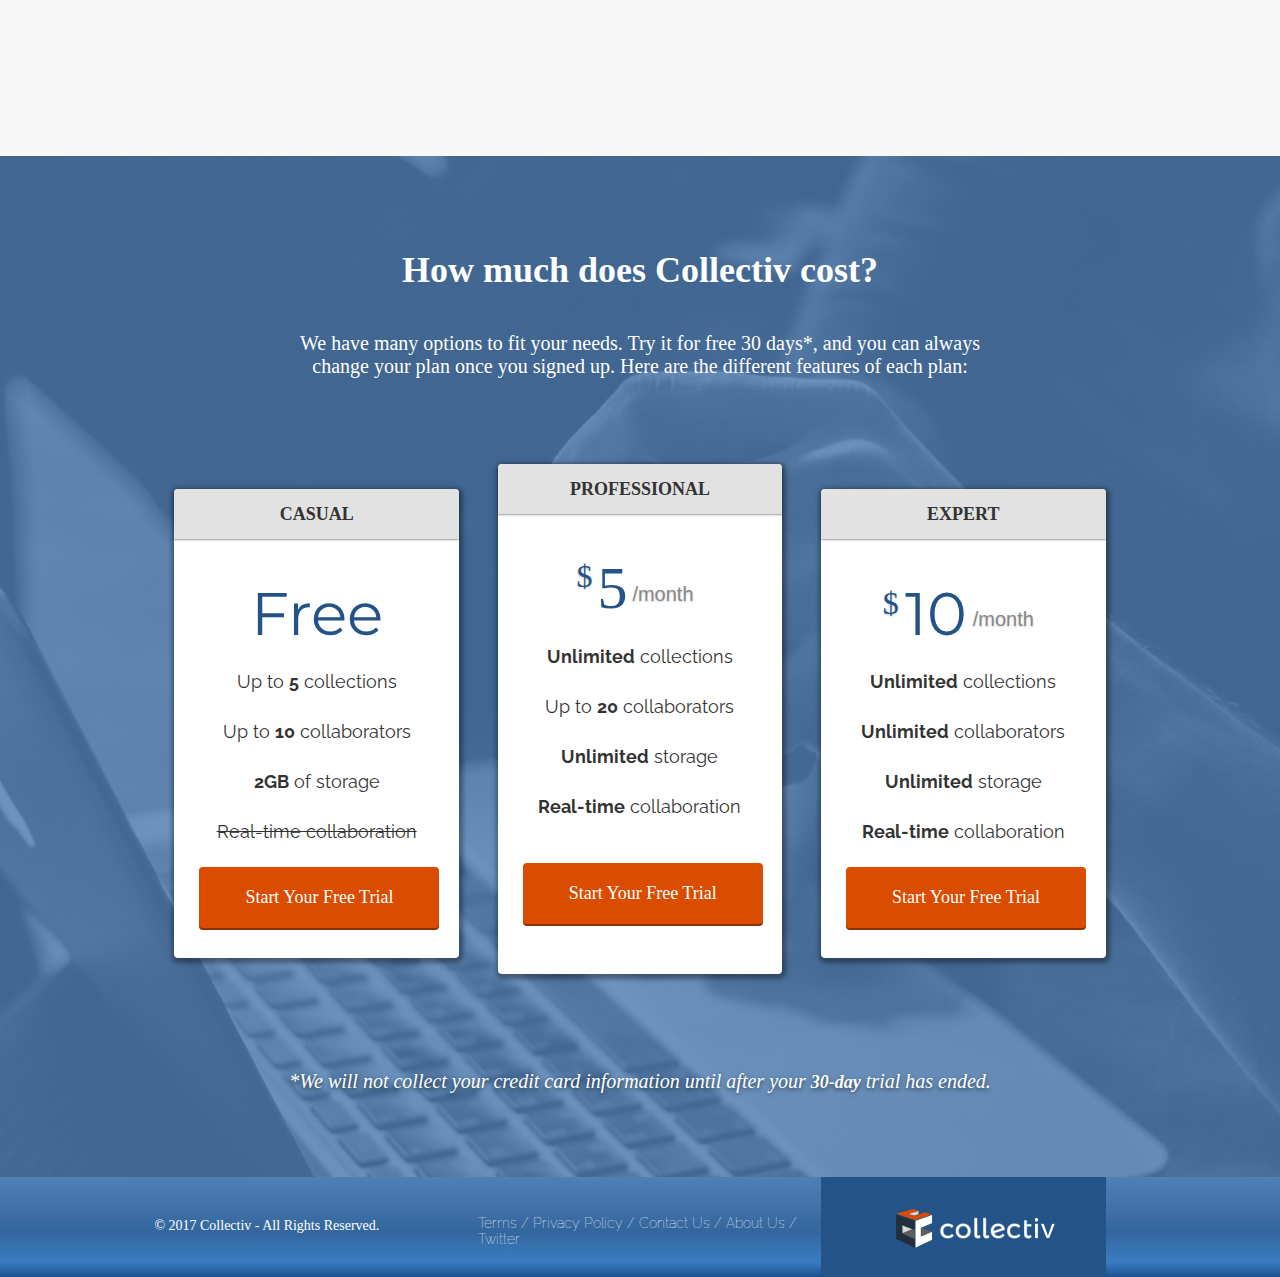
==== commit 21545598: "Fixed CSS typos and made adjustment to pricing buttons" ====
--- a/index.html
+++ b/index.html
@@ -46,7 +46,7 @@
       <section class="benefits">
         <div class="container">
             <h2>Why Use Collectiv?</h2>
-            <p>Collectiv was made for creatives by creatives. We’ve designed an application </br> that is deceptively simple yet incredibly powerful.
+            <p>Collectiv was made for creatives by creatives. We’ve designed an application </br id="benefits"> that is deceptively simple yet incredibly powerful.
             </p>
           </div>
           <div class="benefits-img">
@@ -168,7 +168,7 @@
               <li><strong>Unlimited</strong> storage</li>
               <li><strong>Real-time</strong> collaboration</li>
             </ul>
-            <a href="signup.html" class="pricing-btn"> Start Your Free Trial</a>
+            <a href="signup.html" class="pricing-btn" id="middle-button"> Start Your Free Trial</a>
           </div>
         </li>
         <li class="one-third">
--- a/css/style.css
+++ b/css/style.css
@@ -1,5 +1,5 @@
 html, body {
-  overflow: x-hidden;
+  overflow-x: hidden;
 }
 body{
   background-color: #F7F7F7;
@@ -41,12 +41,12 @@
   padding-right: 15px;
   position: relative;
 }
-.container:: before,
-.container:: after {
+.container::before,
+.container::after {
   content: " ";
   display: table;
 }
-.container:: after {
+.container::after {
   clear: both;
 }
 .one-half, .one-third {
@@ -156,7 +156,7 @@
     margin: 0px 0px 10px 0px;
   }
   .container > img {
-    width: 70%;
+    width: 600px;
   }
   .container.hero h1 {
     font-size: 2.5em;
@@ -185,6 +185,13 @@
   .benefits > .container {
     padding-top: 30px;
   }
+  .pricing-btn {
+    margin-left: -125px;
+  }
+#middle-button {
+  margin-left: -125px;
+}
+
 }
 
 @media (min-width: 992px) {
@@ -229,13 +236,14 @@
     margin-top: 0px;
   }
 }
+}
 
 @media (min-width: 1200px) {
   .container {
     width: 1170px;
   }
   header nav .one-half .site-logo img {
-    margin-left: -180px;
+    /*margin-left: -180px;*/
     padding-left: 0px;
   }
   header nav .one-half > ul {
@@ -245,7 +253,7 @@
     width: 335px;
     padding: 0px 20px;
     display: inline-block;
-    margin-right: -200px;
+    /*margin-right: -200px;*/
     margin-top: 0;
   }
 }
@@ -557,7 +565,6 @@
 box-shadow: 0 2px 0 0 #8D3100;
 border-radius: 4px;
 display: inline-block;
-width: 294px;
 text-align: center;
 font-family: Raleway-Bold;
 font-size: 18px;
@@ -566,10 +573,26 @@
 padding: 20px ;
 text-decoration: none;
 position: absolute;
-bottom: 40px;
-left: 10px;
-width: 250px;
-margin-left: 15px;
+bottom: 30px;
+left: 150px;
+width: 200px;
+}
+#middle-button {
+background: #DA4C00;
+box-shadow: 0 2px 0 0 #8D3100;
+border-radius: 4px;
+display: inline-block;
+text-align: center;
+font-family: Raleway-Bold;
+font-size: 18px;
+color: #FFFFFF;
+letter-spacing: 0;
+padding: 20px ;
+text-decoration: none;
+position: absolute;
+bottom: 50px;
+left: 150px;
+width: 200px;
 }
 .container .disclaimer {
 font-family: Raleway-Italic;
